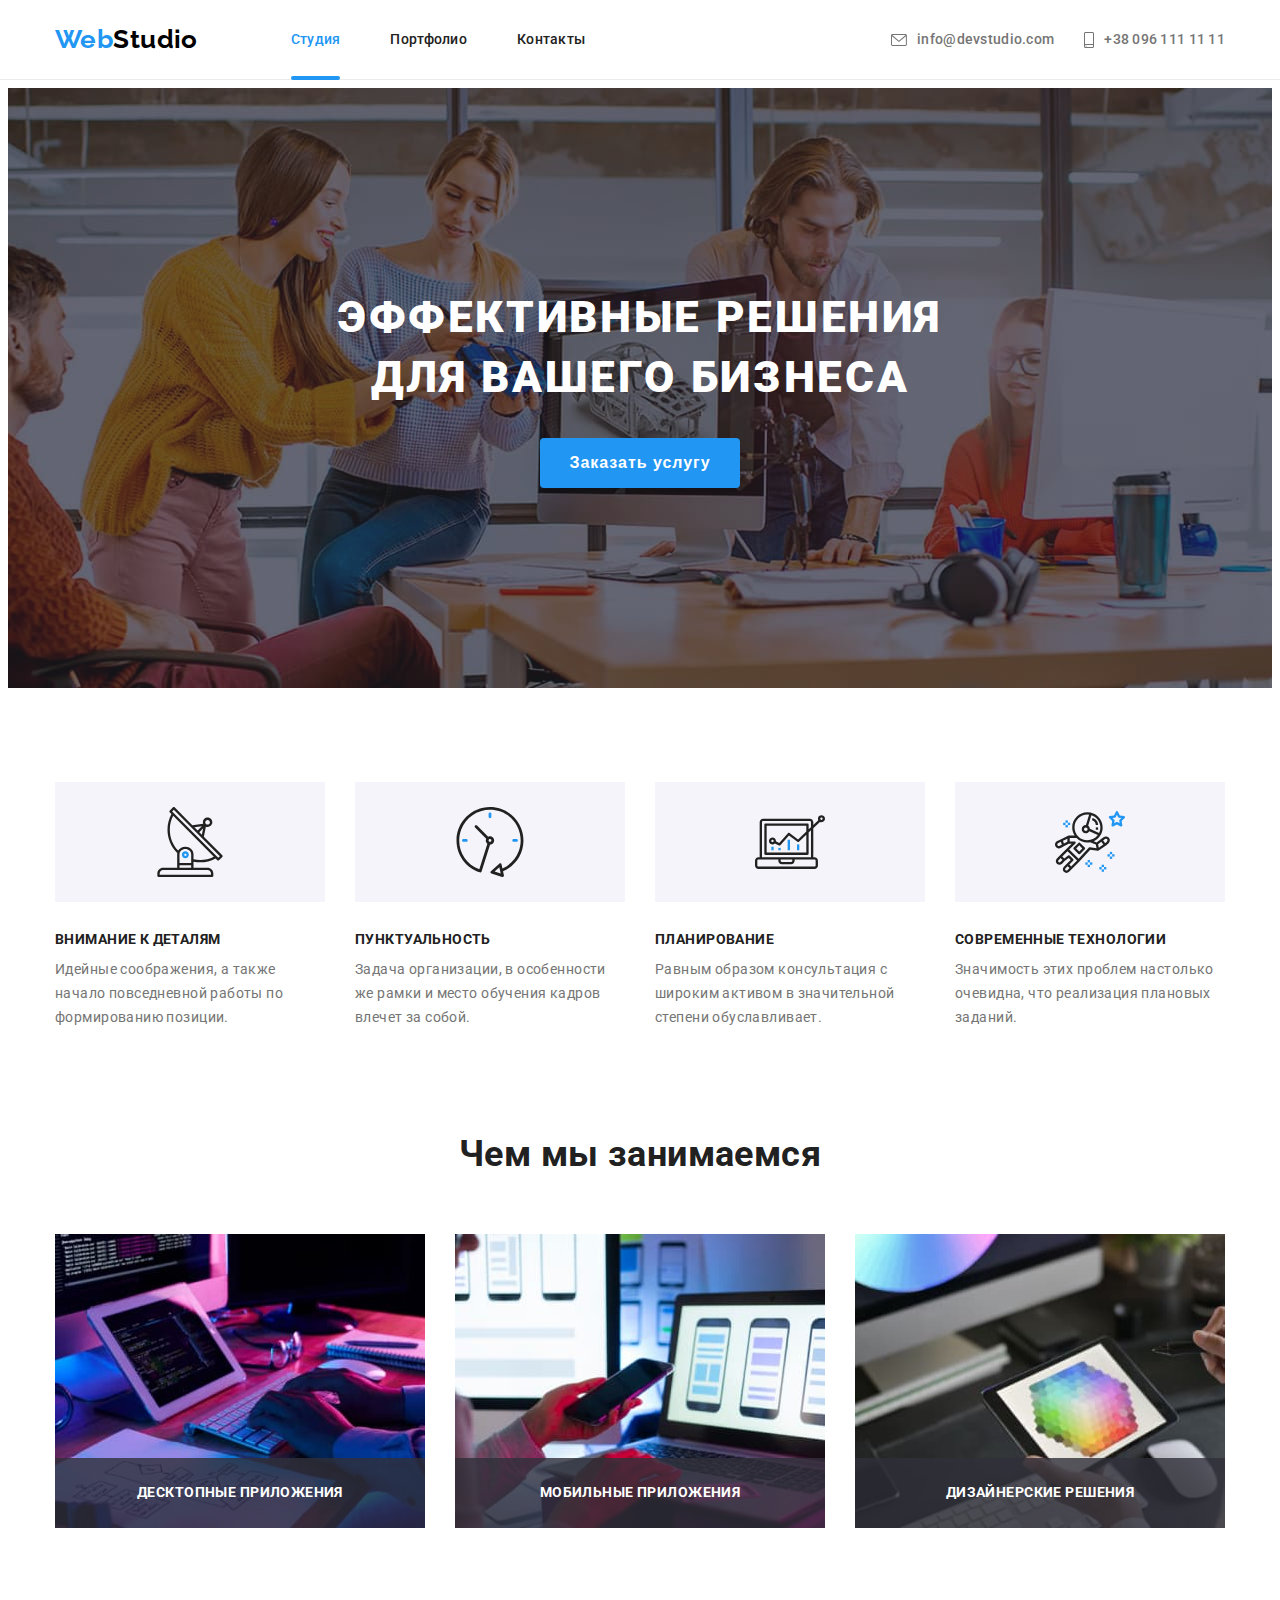
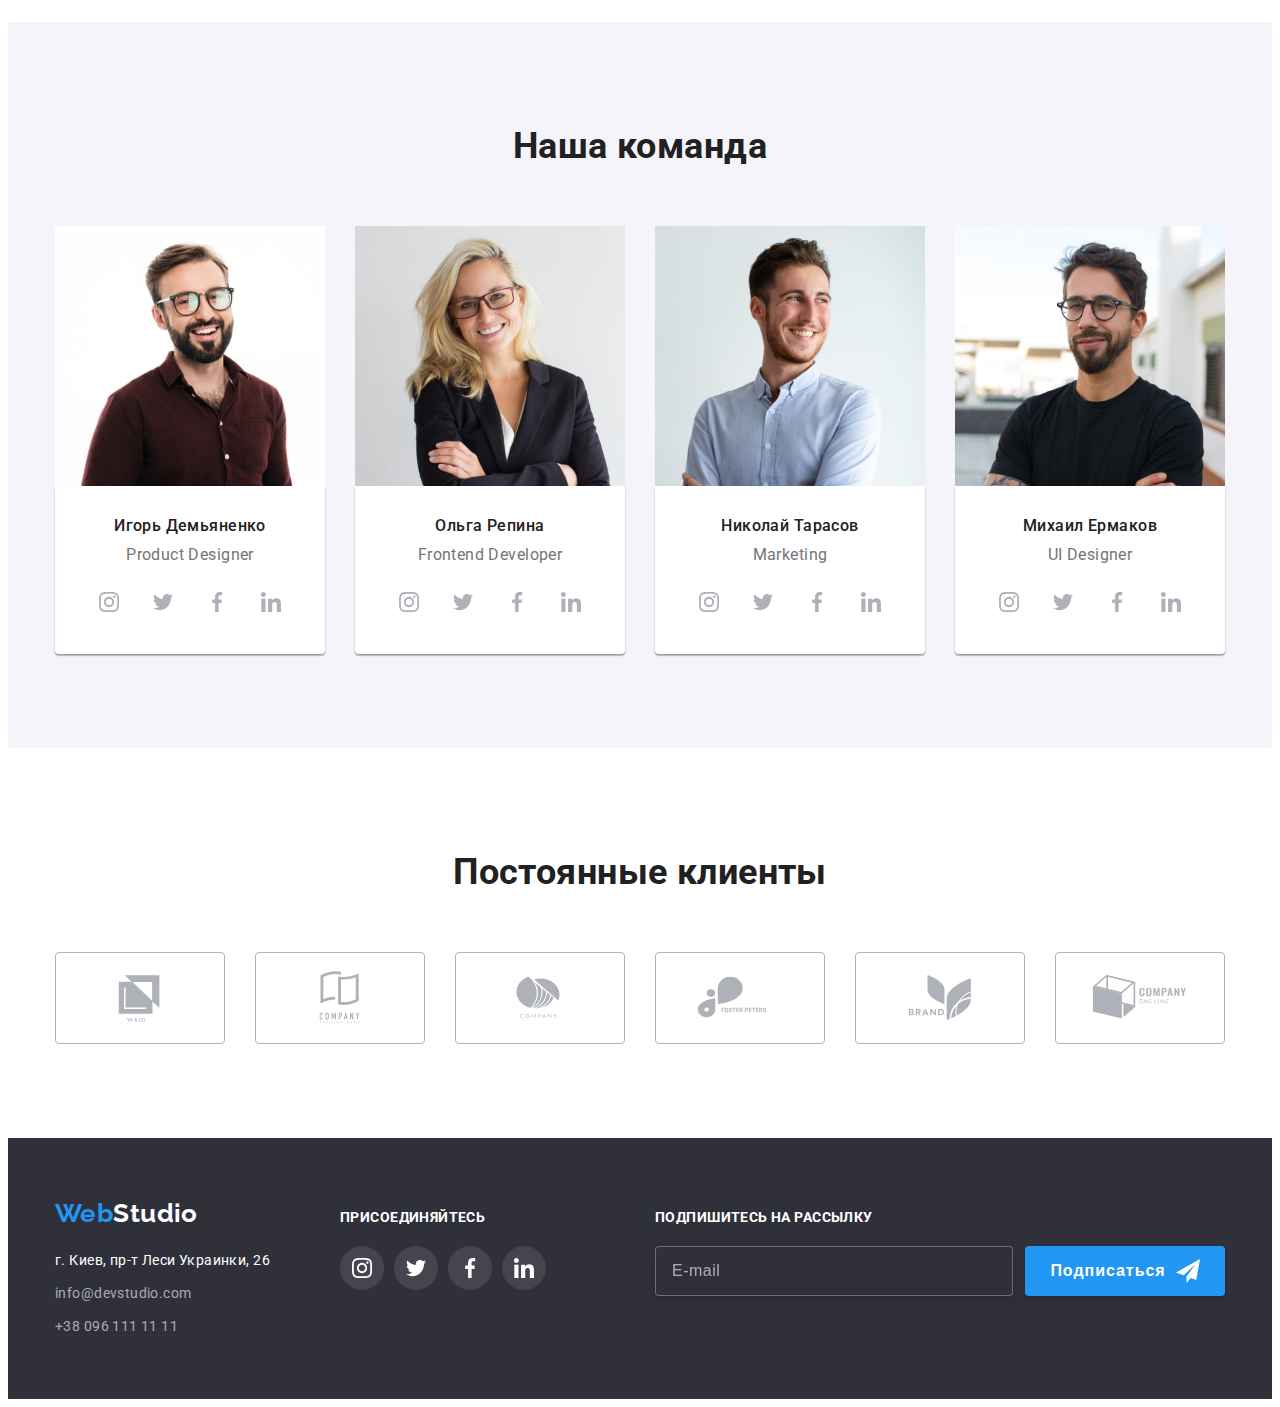
==== index.html @ 4f7b2029 "First" ====
<!DOCTYPE html>
<html lang="ru">
  <head>
    <meta charset="UTF-8" />
    <meta http-equiv="X-UA-Compatible" content="IE=edge" />
    <meta name="viewport" content="width=device-width, initial-scale=1.0" />
    <title>Студия</title>
    <link rel="preconnect" href="https://fonts.googleapis.com" />
    <link rel="preconnect" href="https://fonts.gstatic.com" crossorigin />
    <link
      href="https://fonts.googleapis.com/css2?family=Raleway:wght@700&family=Roboto:wght@400;500;700;900&display=swap"
      rel="stylesheet"
    />
    <link
      rel="stylesheet"
      href="https://cdnjs.cloudflare.com/ajax/libs/modern-normalize/1.1.0/modern-normalize.min.css"
      integrity="sha512-wpPYUAdjBVSE4KJnH1VR1HeZfpl1ub8YT/NKx4PuQ5NmX2tKuGu6U/JRp5y+Y8XG2tV+wKQpNHVUX03MfMFn9Q=="
      crossorigin="anonymous"
      referrerpolicy="no-referrer"
    />
    <!-- <link rel="stylesheet" href="./css/styles.css" /> -->
    <link rel="stylesheet" href="./css/main.min.css" />
  </head>
  <body>
    <!--Шапка-->
    <header class="header">
      <div class="container header-nav">
        <nav class="navigation">
          <a href="./index.html" class="logo header__logo link">
            <span class="accent">Web</span>Studio</a
          >
          <ul class="menu list">
            <li class="menu__item">
              <a href="./index.html" class="link current">Студия</a>
            </li>
            <li class="menu__item">
              <a href="./portfolio.html" class="link">Портфолио</a>
            </li>
            <li class="menu__item">
              <a href="./index.html" class="link">Контакты</a>
            </li>
          </ul>
        </nav>
        <ul class="contacts header__contacts list">
          <li class="header__contacts-item">
            <a href="mailto:info@devstudio.com" class="link"
              >info@devstudio.com
              <svg class="header__contacts-item__icon" width="16" height="12">
                <use href="./images/icons.svg#icon-envelope"></use>
              </svg>
            </a>
          </li>
          <li class="header__contacts-item">
            <a href="tel:+380961111111" class="link"
              >+38 096 111 11 11
              <svg class="header__contacts-item__icon" width="10" height="16">
                <use href="./images/icons.svg#icon-smartphone"></use>
              </svg>
            </a>
          </li>
        </ul>
      </div>
    </header>

    <main>
      <!--Герой-->
      <section class="section hero">
        <div class="container">
          <h1 class="hero-title">Эффективные решения для вашего бизнеса</h1>
          <button type="button" class="button" data-modal-open>Заказать услугу</button>
        </div>
      </section>
      <!--Преимущества-->
      <section class="section feature">
        <div class="container">
          <h2 class="feature-title visually-hidden">Наши преимущества</h2>
          <ul class="feature-list list">
            <li class="feature-item">
              <div class="container">
                <svg class="feature-list icon" width="70" height="70">
                  <use href="./images/icons.svg#icon-antenna"></use>
                </svg>
              </div>
              <h3 class="feature-item-title">Внимание к деталям</h3>
              <p class="feature-item-text">
                Идейные соображения, а также начало повседневной работы по формированию позиции.
              </p>
            </li>
            <li class="feature-item">
              <div class="container">
                <svg class="feature-list icon" width="70" height="70">
                  <use href="./images/icons.svg#icon-clock"></use>
                </svg>
              </div>
              <h3 class="feature-item-title">Пунктуальность</h3>
              <p class="feature-item-text">
                Задача организации, в особенности же рамки и место обучения кадров влечет за собой.
              </p>
            </li>
            <li class="feature-item">
              <div class="container">
                <svg class="feature-list icon" width="70" height="70">
                  <use href="./images/icons.svg#icon-diagram"></use>
                </svg>
              </div>
              <h3 class="feature-item-title">Планирование</h3>
              <p class="feature-item-text">
                Равным образом консультация с широким активом в значительной степени обуславливает.
              </p>
            </li>
            <li class="feature-item">
              <div class="container">
                <svg class="feature-list icon" width="70" height="70">
                  <use href="./images/icons.svg#icon-astronaut"></use>
                </svg>
              </div>
              <h3 class="feature-item-title">Современные технологии</h3>
              <p class="feature-item-text">
                Значимость этих проблем настолько очевидна, что реализация плановых заданий.
              </p>
            </li>
          </ul>
        </div>
      </section>
      <!--Чем мы занимаемся-->
      <section class="section service">
        <div class="container">
          <h2 class="service-title">Чем мы занимаемся</h2>
          <ul class="service-list list">
            <li class="service-card">
              <img src="./images/development.jpg" alt="Разработка" width="370" height="294" />
              <h3 class="service-card-title">Десктопные приложения</h3>
            </li>
            <li class="service-card">
              <img src="./images/marketing.jpg" alt="Маркетинг" width="370" height="294" />
              <h3 class="service-card-title">Мобильные приложения</h3>
            </li>
            <li class="service-card">
              <img src="./images/design.jpg" alt="Дизайн" width="370" height="294" />
              <h3 class="service-card-title">Дизайнерские решения</h3>
            </li>
          </ul>
        </div>
      </section>
      <!--Наша команда-->
      <section class="section team">
        <div class="container">
          <h2 class="team-title">Наша команда</h2>
          <ul class="team-list list">
            <li class="team-card">
              <img
                src="./images/ihor-demianenko.jpg"
                alt="Игорь Демьяненко"
                width="270"
                height="260"
              />
              <div class="content">
                <h3 class="team-card-title">Игорь Демьяненко</h3>
                <p class="team-card-text">Product Designer</p>
                <ul class="team-sm-list list">
                  <li class="team-sm-item">
                    <a class="team-sm-link" href="">
                      <svg class="team-sm-icon" width="20" height="20">
                        <use href="./images/icons.svg#icon-instagram"></use>
                      </svg>
                    </a>
                  </li>
                  <li class="team-sm-item">
                    <a class="team-sm-link" href="">
                      <svg class="team-sm-icon" width="20" height="20">
                        <use href="./images/icons.svg#icon-twitter"></use>
                      </svg>
                    </a>
                  </li>
                  <li class="team-sm-item">
                    <a class="team-sm-link" href="">
                      <svg class="team-sm-icon" width="20" height="20">
                        <use href="./images/icons.svg#icon-facebook"></use>
                      </svg>
                    </a>
                  </li>
                  <li class="team-sm-item">
                    <a class="team-sm-link" href="">
                      <svg class="team-sm-icon" width="20" height="20">
                        <use href="./images/icons.svg#icon-linkedin"></use>
                      </svg>
                    </a>
                  </li>
                </ul>
              </div>
            </li>
            <li class="team-card">
              <img src="./images/olha-repina.jpg" alt="Ольга Репина" width="270" height="260" />
              <div class="content">
                <h3 class="team-card-title">Ольга Репина</h3>
                <p class="team-card-text">Frontend Developer</p>
                <ul class="team-sm-list list">
                  <li class="team-sm-item">
                    <a class="team-sm-link" href="">
                      <svg class="team-sm-icon" width="20" height="20">
                        <use href="./images/icons.svg#icon-instagram"></use>
                      </svg>
                    </a>
                  </li>
                  <li class="team-sm-item">
                    <a class="team-sm-link" href="">
                      <svg class="team-sm-icon" width="20" height="20">
                        <use href="./images/icons.svg#icon-twitter"></use>
                      </svg>
                    </a>
                  </li>
                  <li class="team-sm-item">
                    <a class="team-sm-link" href="">
                      <svg class="team-sm-icon" width="20" height="20">
                        <use href="./images/icons.svg#icon-facebook"></use>
                      </svg>
                    </a>
                  </li>
                  <li class="team-sm-item">
                    <a class="team-sm-link" href="">
                      <svg class="team-sm-icon" width="20" height="20">
                        <use href="./images/icons.svg#icon-linkedin"></use>
                      </svg>
                    </a>
                  </li>
                </ul>
              </div>
            </li>
            <li class="team-card">
              <img
                src="./images/nikolay-tarasov.jpg"
                alt="Николай Тарасов"
                width="270"
                height="260"
              />
              <div class="content">
                <h3 class="team-card-title">Николай Тарасов</h3>
                <p class="team-card-text">Marketing</p>
                <ul class="team-sm-list list">
                  <li class="team-sm-item">
                    <a class="team-sm-link" href="">
                      <svg class="team-sm-icon" width="20" height="20">
                        <use href="./images/icons.svg#icon-instagram"></use>
                      </svg>
                    </a>
                  </li>
                  <li class="team-sm-item">
                    <a class="team-sm-link" href="">
                      <svg class="team-sm-icon" width="20" height="20">
                        <use href="./images/icons.svg#icon-twitter"></use>
                      </svg>
                    </a>
                  </li>
                  <li class="team-sm-item">
                    <a class="team-sm-link" href="">
                      <svg class="team-sm-icon" width="20" height="20">
                        <use href="./images/icons.svg#icon-facebook"></use>
                      </svg>
                    </a>
                  </li>
                  <li class="team-sm-item">
                    <a class="team-sm-link" href="">
                      <svg class="team-sm-icon" width="20" height="20">
                        <use href="./images/icons.svg#icon-linkedin"></use>
                      </svg>
                    </a>
                  </li>
                </ul>
              </div>
            </li>
            <li class="team-card">
              <img
                src="./images/mikhail-yermakov.jpg"
                alt="Михаил Ермаков"
                width="270"
                height="260"
              />
              <div class="content">
                <h3 class="team-card-title">Михаил Ермаков</h3>
                <p class="team-card-text">UI Designer</p>
                <ul class="team-sm-list list">
                  <li class="team-sm-item">
                    <a class="team-sm-link" href="">
                      <svg class="team-sm-icon" width="20" height="20">
                        <use href="./images/icons.svg#icon-instagram"></use>
                      </svg>
                    </a>
                  </li>
                  <li class="team-sm-item">
                    <a class="team-sm-link" href="">
                      <svg class="team-sm-icon" width="20" height="20">
                        <use href="./images/icons.svg#icon-twitter"></use>
                      </svg>
                    </a>
                  </li>
                  <li class="team-sm-item">
                    <a class="team-sm-link" href="">
                      <svg class="team-sm-icon" width="20" height="20">
                        <use href="./images/icons.svg#icon-facebook"></use>
                      </svg>
                    </a>
                  </li>
                  <li class="team-sm-item">
                    <a class="team-sm-link" href="">
                      <svg class="team-sm-icon" width="20" height="20">
                        <use href="./images/icons.svg#icon-linkedin"></use>
                      </svg>
                    </a>
                  </li>
                </ul>
              </div>
            </li>
          </ul>
        </div>
      </section>
      <section class="section clients">
        <h2 class="clents-title">Постоянные клиенты</h2>
        <div class="container">
          <ul class="clients-list list">
            <li class="clients-item">
              <a href="" class="clients-item-link">
                <svg class="clients-item-icon" width="106" height="60">
                  <use href="./images/icons.svg#icon-squares"></use>
                </svg>
              </a>
            </li>
            <li class="clients-item">
              <a href="" class="clients-item-link">
                <svg class="clients-item-icon" width="106" height="60">
                  <use href="./images/icons.svg#icon-paper"></use>
                </svg>
              </a>
            </li>
            <li class="clients-item">
              <a href="" class="clients-item-link">
                <svg class="clients-item-icon" width="106" height="60">
                  <use href="./images/icons.svg#icon-round"></use>
                </svg>
              </a>
            </li>
            <li class="clients-item">
              <a href="" class="clients-item-link">
                <svg class="clients-item-icon" width="106" height="60">
                  <use href="./images/icons.svg#icon-drops"></use>
                </svg>
              </a>
            </li>
            <li class="clients-item">
              <a href="" class="clients-item-link">
                <svg class="clients-item-icon" width="106" height="60">
                  <use href="./images/icons.svg#icon-leaves"></use>
                </svg>
              </a>
            </li>
            <li class="clients-item">
              <a href="" class="clients-item-link">
                <svg class="clients-item-icon" width="106" height="60">
                  <use href="./images/icons.svg#icon-box"></use>
                </svg>
              </a>
            </li>
          </ul>
        </div>
      </section>
    </main>
    <!--Футер-->
    <footer class="footer">
      <div class="container">
        <div class="footer-logo-address">
          <a href="./index.html" class="logo footer__logo link"
            ><span class="accent">Web</span>Studio</a
          >
          <address class="address">
            <ul class="address__office list">
              <li class="address__office-item">
                <a href="" class="address__office-item__link link"
                  >г. Киев, пр-т Леси Украинки, 26</a
                >
              </li>
              <li class="address__office-item">
                <a href="mailto:info@devstudio.com" class="link">info@devstudio.com</a>
              </li>
              <li class="address__office-item">
                <a href="tel:+380961111111" class="link">+38 096 111 11 11</a>
              </li>
            </ul>
          </address>
        </div>
        <div class="socials">
          <h3 class="socials__title">присоединяйтесь</h3>
          <ul class="socials-list list">
            <li class="socials-list__item">
              <a class="socials-list__link" href="">
                <svg class="socials-list__icon" width="20" height="20">
                  <use href="./images/icons.svg#icon-instagram"></use>
                </svg>
              </a>
            </li>
            <li class="socials-list__item">
              <a class="socials-list__link" href="">
                <svg class="socials-list__icon" width="20" height="20">
                  <use href="./images/icons.svg#icon-twitter"></use>
                </svg>
              </a>
            </li>
            <li class="socials-list__item">
              <a class="socials-list__link" href="">
                <svg class="socials-list__icon" width="20" height="20">
                  <use href="./images/icons.svg#icon-facebook"></use>
                </svg>
              </a>
            </li>
            <li class="socials-list__item">
              <a class="socials-list__link" href="">
                <svg class="socials-list__icon" width="20" height="20">
                  <use href="./images/icons.svg#icon-linkedin"></use>
                </svg>
              </a>
            </li>
          </ul>
        </div>
        <div class="subscribe">
          <h3 class="subscribe__title">Подпишитесь на рассылку</h3>
          <form class="subscribe__form">
            <input type="email" name="email" placeholder="E-mail" class="subscribe__form__input" />
            <button type="submit" class="button">
              Подписаться
              <svg class="button__icon" width="24" height="24">
                <use href="./images/icons.svg#icon-send"></use>
              </svg>
            </button>
          </form>
        </div>
      </div>
    </footer>
    <div class="backdrop is-hidden" data-modal>
      <div class="modal">
        <button type="button" class="modal-close-btn" data-modal-close>
          <svg class="modal-close-icon" width="18" height="18">
            <use href="./images/icons.svg#icon-close-black"></use>
          </svg>
        </button>
        <p class="modal-title">Оставьте свои данные, мы вам перезвоним</p>
        <form name="modal-form" autocomplete="on">
          <div class="modal-field">
            <label class="modal-label" for="name">Имя</label>
            <div class="modal-input-wrap">
              <input type="text" class="modal-input" name="user-name" id="name" required />
              <svg class="modal-icon" width="18" height="18">
                <use href="./images/icons.svg#icon-person"></use>
              </svg>
            </div>
          </div>
          <div class="modal-field">
            <label class="modal-label" for="tel">Телефон</label>
            <div class="modal-input-wrap">
              <input type="tel" class="modal-input" name="user-email" id="tel" required />
              <svg class="modal-icon" width="18" height="18">
                <use href="./images/icons.svg#icon-phone"></use>
              </svg>
            </div>
          </div>
          <div class="modal-field">
            <label class="modal-label" for="email">Почта</label>
            <div class="modal-input-wrap">
              <input type="email" class="modal-input" name="user-tel" id="email" required />
              <svg class="modal-icon" width="18" height="18">
                <use href="./images/icons.svg#icon-email"></use>
              </svg>
            </div>
          </div>
          <div class="modal-field">
            <label class="modal-label" for="user-comment">Комментарий</label>
            <textarea
              class="modal-comment"
              name="user-comment"
              id="user-comment"
              placeholder="Введите текст"
            ></textarea>
          </div>
          <div class="modal-field">
            <input
              type="checkbox"
              class="modal-check visually-hidden"
              name="privacy"
              id="privacy"
              value="privacy"
              required
            />
            <label for="privacy" class="check-text"
              ><span
                ><svg class="check-icon" width="11" height="8">
                  <use href="./images/icons.svg#icon-check"></use></svg></span
              >Соглашаюсь с рассылкой и принимаю
              <a href="" class="policy-terms"> Условия договора</a></label
            >
          </div>
          <div class="modal-submit">
            <button type="submit" class="button">Отправить</button>
          </div>
        </form>
      </div>
    </div>
    <script src="./js/modal.js"></script>
  </body>
</html>
---- css/styles.css ----
/* ------Хэдер------ */

/* --------Hero------- */

/* -------Наши Преимущества------- */

/* ------Чем мы занимаемся----- */

/* ------Наша команда--------- */

/* --------Наши Клиенты------ */

/* -----------Футер----------- */

/* -----Портфолио----- */

/* -----------Backdrop------------ */
---- css/main.min.css ----
*,*::before,*::after{box-sizing:border-box}p,h1,h2,h3,h4,h5,h6{margin:0%}ul,ol{margin:0;padding-left:0}img{display:block}button{cursor:pointer}:root{--primary-text-color: #757575;--title-text-color: #212121;--accent-color: #2196f3;--primary-white-color: #fff;--secondary-bg-color: #f5f4fa}body{background-color:var(--primary-white-color);color:var(--primary-text-color);font-family:'Roboto', sans-serif;font-weight:400;font-size:14px;letter-spacing:0.03em;padding-top:80px}.link{text-decoration:none;font-style:normal}.list{list-style:none}.visually-hidden{position:absolute;white-space:nowrap;width:1px;height:1px;overflow:hidden;border:0;padding:0;clip:rect(0 0 0 0);clip-path:inset(50%);margin:-1px}.container{width:1200px;padding-left:15px;padding-right:15px;margin:0 auto}.section{padding-top:94px;padding-bottom:94px}.button{width:200px;height:50px;background-color:var(--accent-color);color:var(--primary-white-color);box-shadow:0px 4px 4px rgba(0,0,0,0.15);font-weight:700;font-size:16px;line-height:1.88;letter-spacing:0.06em;border-radius:4px;border:none;display:flex;justify-content:center;align-items:center}.header{position:fixed;top:0;left:0;z-index:1;width:100%;height:80px;padding-top:24px;padding-bottom:25px;background-color:var(--primary-white-color);border-bottom:1px solid #ececec}.header-nav{display:flex;align-items:center}.navigation{display:flex;align-items:center}.logo{color:#000;font-family:'Raleway', sans-serif;font-weight:700;font-size:26px;line-height:1.2}.header__logo{margin-right:93px}.accent{color:var(--accent-color)}.menu{display:flex}.menu__item .link.current{position:relative}.menu__item .link.current::after{position:absolute;content:'';width:100%;height:4px;border-radius:2px;display:block;bottom:-32px;left:0;background-color:var(--accent-color)}.menu__item:not(:last-child){margin-right:50px}.menu .link{color:var(--title-text-color);font-weight:500;line-height:1.14;letter-spacing:0.02em;display:block;transition:color 250ms cubic-bezier(0.4, 0, 0.2, 1)}.menu .link:hover,.menu .link:focus{color:var(--accent-color)}.menu .link.current{color:var(--accent-color)}.header__contacts{display:flex;margin-left:auto}.header__contacts-item:not(:first-child){margin-left:30px}.header__contacts-item__icon{margin-right:10px}.header__contacts-item{display:flex;align-items:center;color:var(--primary-text-color);fill:currentColor}.header__contacts .link{width:100%;height:100%;display:flex;flex-direction:row-reverse;align-items:center;font-weight:500;line-height:1.14;letter-spacing:0.02em;color:currentColor;transition:color 250ms cubic-bezier(0.4, 0, 0.2, 1)}.header__contacts .link:hover,.header__contacts .link:focus{color:var(--accent-color)}.hero{background-color:#2f303a;background-image:linear-gradient(rgba(47,48,58,0.4), rgba(47,48,58,0.4)),url(../images/hero-image.jpg);background-repeat:no-repeat;background-position:center;background-size:cover;max-width:1600px;height:600px;padding-top:200px;padding-bottom:200px;margin:0 auto}.hero .container{display:flex;flex-direction:column;align-items:center;max-width:696px}.hero-title{color:#fff;font-weight:900;font-size:44px;line-height:1.36;letter-spacing:0.06em;text-align:center;text-transform:uppercase;margin-bottom:30px}.feature{padding-bottom:0}.feature-list{display:flex}.feature-item .container{width:270px;height:120px;background-color:#f5f4fa;display:flex;align-items:center;justify-content:center;margin-bottom:30px}.feature-item:not(:last-child){margin-right:30px}.feature-item-title{color:var(--title-text-color);font-size:14px;line-height:1.14;text-transform:uppercase;margin-bottom:10px}.feature-item-text{line-height:1.71}.service-title{color:var(--title-text-color);font-size:36px;line-height:1.67;text-align:center;margin-bottom:50px}.service-list{display:flex}.service-card{position:relative}.service-card:not(:last-child){margin-right:30px}.service-card-title{position:absolute;bottom:0;left:0;padding-top:27px;padding-bottom:27px;width:100%;height:70px;font-size:14px;line-height:1.14;text-align:center;text-transform:uppercase;color:var(--primary-white-color);background-color:rgba(47,48,58,0.8)}.team{background-color:#f5f4fa}.team-title{color:var(--title-text-color);font-size:36px;line-height:1.67;text-align:center;margin-bottom:50px}.team-list{display:flex}.team-card{background-color:var(--primary-white-color);width:270px}.team-card:not(:last-child){margin-right:30px}.team-card>.content{padding-top:30px;padding-bottom:30px;text-align:center;box-shadow:0px 1px 3px rgba(0,0,0,0.12),0px 1px 1px rgba(0,0,0,0.14),0px 2px 1px rgba(0,0,0,0.2);border-radius:0px 0px 4px 4px}.team-card-title{color:var(--title-text-color);font-weight:500;font-size:16px;line-height:1.19;margin-bottom:10px}.team-card-text{font-size:16px;line-height:1.19;margin-bottom:16px}.team-sm-list{display:flex;justify-content:center}.team-sm-item{width:44px;height:44px}.team-sm-item+.team-sm-item{margin-left:10px}.team-sm-link{width:100%;height:100%;background-color:var(--primary-white-color);display:flex;align-items:center;justify-content:center;border-radius:50%;fill:#afb1b8;transition:background-color 250ms cubic-bezier(0.4, 0, 0.2, 1),fill 250ms cubic-bezier(0.4, 0, 0.2, 1)}.team-sm-link:hover,.team-sm-link:focus{background-color:var(--accent-color);fill:var(--primary-white-color);outline:none}.clents-title{color:var(--title-text-color);font-size:36px;line-height:1.67;text-align:center;margin-bottom:50px}.clients-list{display:flex}.clients-item{width:170px;height:92px;border:1px solid #afb1b8;border-radius:4px;transition:border-color 250ms cubic-bezier(0.4, 0, 0.2, 1)}.clients-item+.clients-item{margin-left:30px}.clients-item:hover,.clients-item:focus{border-color:var(--accent-color)}.clients-item-link{width:100%;height:100%;display:flex;align-items:center;justify-content:center;border-radius:4px;fill:#afb1b8}.clients-item-icon{transition:fill 250ms cubic-bezier(0.4, 0, 0.2, 1)}.clients-item-link:hover .clients-item-icon,.clients-item-link:focus .clients-item-icon{fill:var(--accent-color);outline:none}.footer{background-color:#2f303a;padding-top:60px;padding-bottom:60px}.footer__logo{color:var(--primary-white-color);margin-bottom:20px;display:inline-block}.footer .container{display:flex;align-items:baseline}.address__office{display:flex;flex-direction:column}.address__office .link{line-height:1.71;color:rgba(255,255,255,0.6)}.address__office-item__link.link{color:var(--primary-white-color)}.address__office-item:not(:last-child){margin-bottom:9px}.address .link{transition:color 250ms cubic-bezier(0.4, 0, 0.2, 1)}.address .link:hover,.address .link:focus{color:var(--accent-color)}.socials{margin-left:70px}.socials__title{font-size:14px;line-height:1.14;text-transform:uppercase;color:var(--primary-white-color);margin-bottom:20px}.socials-list{display:flex}.socials-list__item{width:44px;height:44px}.socials-list__item+.socials-list__item{margin-left:10px}.socials-list__link{width:100%;height:100%;background-color:rgba(255,255,255,0.1);display:flex;align-items:center;justify-content:center;border-radius:50%;fill:var(--primary-white-color);transition:color;transition:background-color 250ms cubic-bezier(0.4, 0, 0.2, 1)}.socials-list__link:hover,.socials-list__link:focus{background-color:var(--accent-color);outline:none}.subscribe{margin-left:auto}.subscribe__title{font-size:14px;line-height:1.14;text-transform:uppercase;color:var(--primary-white-color);margin-bottom:20px}.subscribe__form{display:flex}.subscribe__form__input{width:358px;height:50px;border:1px solid rgba(255,255,255,0.3);filter:drop-shadow(0px 4px 4px rgba(0,0,0,0.15));background-color:#2f303a;border-radius:4px;margin-right:12px;padding-left:16px;font-size:16px;line-height:1.25;letter-spacing:0.03em;color:var(--primary-white-color)}.subscribe__form__input::placeholder{color:rgba(255,255,255,0.6)}.button__icon{margin-left:10px;fill:var(--primary-white-color)}.filter{display:flex;justify-content:center;margin-bottom:50px}.filter-item:not(:last-child){margin-right:8px}.filter-item__button{background-color:var(--secondary-bg-color);color:var(--title-text-color);font-size:16px;border:none;padding:6px 22px;border-radius:4px;transition:background-color 250ms cubic-bezier(0.4, 0, 0.2, 1),color 250ms cubic-bezier(0.4, 0, 0.2, 1),box-shadow 250ms cubic-bezier(0.4, 0, 0.2, 1)}.filter-item__button:hover,.filter-item__button:focus,.filter-item__button:active{background-color:var(--accent-color);color:var(--primary-white-color);box-shadow:0px 3px 1px rgba(0,0,0,0.1),0px 1px 2px rgba(0,0,0,0.08),0px 2px 2px rgba(0,0,0,0.12)}.filter-item__button.active{background-color:var(--accent-color);color:var(--primary-white-color);box-shadow:0px 3px 1px rgba(0,0,0,0.1),0px 1px 2px rgba(0,0,0,0.08),0px 2px 2px rgba(0,0,0,0.12)}.project-list{display:flex;flex-wrap:wrap}.project-card{width:calc((100% - 60px) / 3);margin-right:30px;margin-bottom:30px;transition:box-shadow 250ms cubic-bezier(0.4, 0, 0.2, 1)}.project-card:nth-child(3n){margin-right:0}.project-card:nth-last-child(-n+3){margin-bottom:0}.project-card:hover,.project-card:focus{box-shadow:0px 1px 1px rgba(0,0,0,0.12),0px 4px 4px rgba(0,0,0,0.06),1px 4px 6px rgba(0,0,0,0.16)}.project-card-overlay{position:relative;overflow:hidden}.project-top-text{position:absolute;top:0;width:100%;height:100%;font-size:18px;line-height:1.56;padding:63px 24px;color:var(--primary-white-color);background-color:rgba(33,150,243,0.9);transform:translateY(100%);transition:transform 250ms cubic-bezier(0.4, 0, 0.2, 1)}.project-card:hover .project-top-text,.project-card:focus .project-top-text{transform:translateY(0)}.project-card .content{padding:20px 24px;border:1px solid #eeeeee}.project-card-title{color:var(--title-text-color);font-size:18px;line-height:2;letter-spacing:0.06em}.project-card-text{color:var(--primary-text-color);font-weight:400;font-size:16px;line-height:1.88;letter-spacing:0.03em}.backdrop{position:fixed;top:0;width:100%;height:100%;background-color:rgba(0,0,0,0.2);transition:opacity 250ms cubic-bezier(0.4, 0, 0.2, 1),visibility 250ms cubic-bezier(0.4, 0, 0.2, 1)}.backdrop.is-hidden{opacity:0;visibility:hidden;pointer-events:none}.backdrop.is-hidden .modal{transform:scale(0.5) translate(-50%, -50%)}.modal{position:absolute;top:50%;left:50%;transform:translate(-50%, -50%) scale(1);transition:transform 250ms cubic-bezier(0.4, 0, 0.2, 1);width:528px;min-height:581px;background:var(--primary-white-color);box-shadow:0px 1px 3px rgba(0,0,0,0.12),0px 1px 1px rgba(0,0,0,0.14),0px 2px 1px rgba(0,0,0,0.2);border-radius:4px;padding:40px}.modal-close-btn{position:absolute;top:8px;right:8px;width:30px;height:30px;background-color:transparent;border:1px solid rgba(0,0,0,0.1);border-radius:50%;display:flex}.modal-close-btn:focus{outline:none}.modal-close-icon{align-self:center;transition:fill 250ms cubic-bezier(0.4, 0, 0.2, 1)}.modal-close-btn:hover .modal-close-icon,.modal-close-btn:focus .modal-close-icon{fill:var(--accent-color)}.modal-title{font-weight:700;font-size:20px;line-height:23px;text-align:center;letter-spacing:0.03em;color:var(--title-text-color);margin-bottom:12px}.modal-label{margin-bottom:4px;color:var(--primary-text-color);display:inline-block}.modal-input{width:100%;height:40px;border:1px solid rgba(33,33,33,0.2);border-radius:4px;padding-left:42px;transition:border-color 250ms cubic-bezier(0.4, 0, 0.2, 1)}.modal-input:focus{border-color:var(--accent-color);outline:none}.modal-input-wrap{position:relative;margin-bottom:10px}.modal-icon{position:absolute;left:12px;top:50%;transform:translateY(-50%);transition:fill 250ms cubic-bezier(0.4, 0, 0.2, 1)}.modal-field:focus-within .modal-icon{fill:var(--accent-color)}.modal-comment{width:100%;height:120px;border:1px solid rgba(33,33,33,0.2);border-radius:4px;padding:12px 16px;font-size:14px;line-height:16px;letter-spacing:0.01em;resize:none;margin-bottom:20px;transition:border-color 250ms cubic-bezier(0.4, 0, 0.2, 1)}.modal-comment:focus{border-color:var(--accent-color);outline:none}.modal-comment::placeholder{color:rgba(117,117,117,0.5)}.check-text{display:flex;align-items:center;justify-content:center;margin-bottom:30px}.check-icon{fill:transparent}.modal-check:checked+.check-text .check-icon{fill:var(--primary-white-color)}.check-text span{width:16px;height:15px;border:2px solid #212121;border-radius:2px;display:flex;align-items:center;justify-content:center;margin-right:7px}.modal-check:checked+.check-text span{background-color:var(--accent-color);border:none}.modal-check{margin-left:19px;margin-top:12px}.policy-terms{color:var(--accent-color);margin-left:5px}.modal-submit{display:flex;justify-content:center}
/*# sourceMappingURL=main.min.css.map */
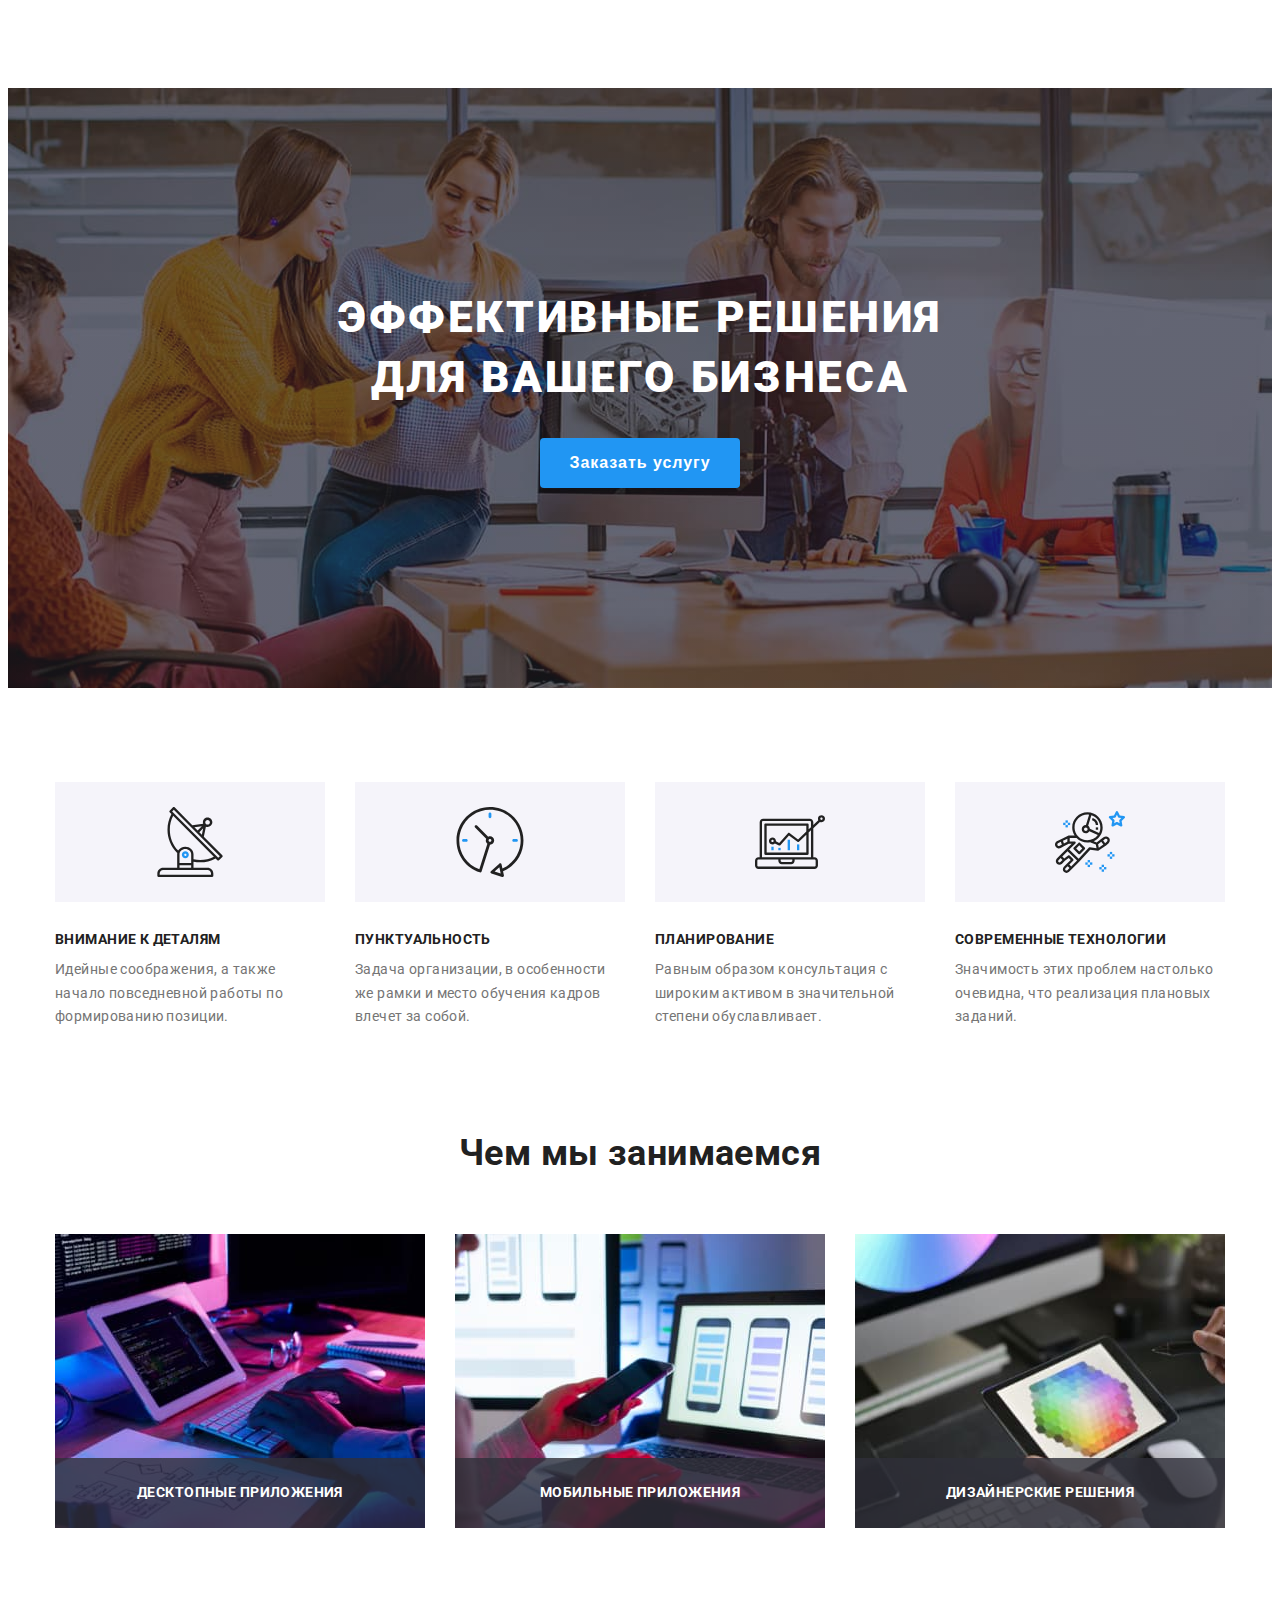
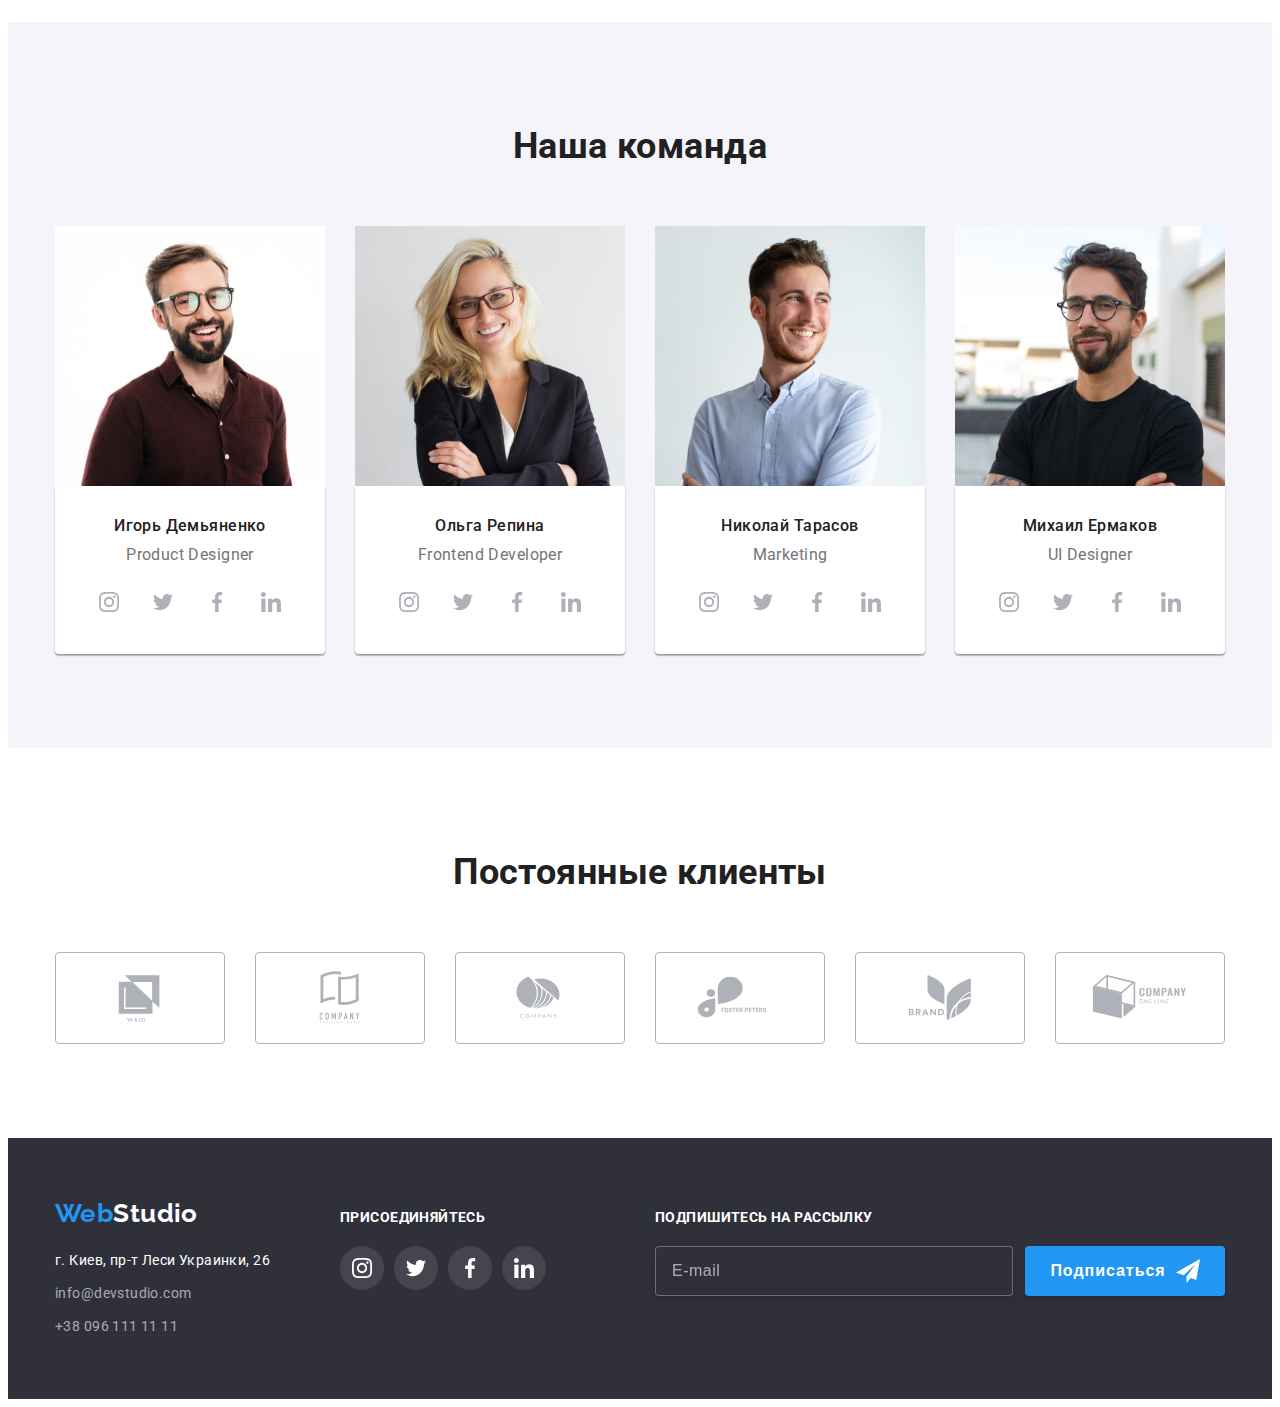
==== commit b50c8f99: "Footer" ====
--- a/index.html
+++ b/index.html
@@ -23,7 +23,7 @@
   </head>
   <body>
     <!--Шапка-->
-    <header class="header">
+    <!-- <header class="header">
       <div class="container header-nav">
         <nav class="navigation">
           <a href="./index.html" class="logo header__logo link">
@@ -60,7 +60,7 @@
           </li>
         </ul>
       </div>
-    </header>
+    </header> -->
 
     <main>
       <!--Герой-->
@@ -76,8 +76,8 @@
           <h2 class="feature-title visually-hidden">Наши преимущества</h2>
           <ul class="feature-list list">
             <li class="feature-item">
-              <div class="container">
-                <svg class="feature-list icon" width="70" height="70">
+              <div class="feature-item-pic">
+                <svg class="feature-item-icon" width="70" height="70">
                   <use href="./images/icons.svg#icon-antenna"></use>
                 </svg>
               </div>
@@ -87,8 +87,8 @@
               </p>
             </li>
             <li class="feature-item">
-              <div class="container">
-                <svg class="feature-list icon" width="70" height="70">
+              <div class="feature-item-pic">
+                <svg class="feature-item-icon" width="70" height="70">
                   <use href="./images/icons.svg#icon-clock"></use>
                 </svg>
               </div>
@@ -98,8 +98,8 @@
               </p>
             </li>
             <li class="feature-item">
-              <div class="container">
-                <svg class="feature-list icon" width="70" height="70">
+              <div class="feature-item-pic">
+                <svg class="feature-item-icon" width="70" height="70">
                   <use href="./images/icons.svg#icon-diagram"></use>
                 </svg>
               </div>
@@ -109,8 +109,8 @@
               </p>
             </li>
             <li class="feature-item">
-              <div class="container">
-                <svg class="feature-list icon" width="70" height="70">
+              <div class="feature-item-pic">
+                <svg class="feature-item-icon" width="70" height="70">
                   <use href="./images/icons.svg#icon-astronaut"></use>
                 </svg>
               </div>
--- a/css/main.min.css
+++ b/css/main.min.css
@@ -1,2 +1,2 @@
-*,*::before,*::after{box-sizing:border-box}p,h1,h2,h3,h4,h5,h6{margin:0%}ul,ol{margin:0;padding-left:0}img{display:block}button{cursor:pointer}:root{--primary-text-color: #757575;--title-text-color: #212121;--accent-color: #2196f3;--primary-white-color: #fff;--secondary-bg-color: #f5f4fa}body{background-color:var(--primary-white-color);color:var(--primary-text-color);font-family:'Roboto', sans-serif;font-weight:400;font-size:14px;letter-spacing:0.03em;padding-top:80px}.link{text-decoration:none;font-style:normal}.list{list-style:none}.visually-hidden{position:absolute;white-space:nowrap;width:1px;height:1px;overflow:hidden;border:0;padding:0;clip:rect(0 0 0 0);clip-path:inset(50%);margin:-1px}.container{width:1200px;padding-left:15px;padding-right:15px;margin:0 auto}.section{padding-top:94px;padding-bottom:94px}.button{width:200px;height:50px;background-color:var(--accent-color);color:var(--primary-white-color);box-shadow:0px 4px 4px rgba(0,0,0,0.15);font-weight:700;font-size:16px;line-height:1.88;letter-spacing:0.06em;border-radius:4px;border:none;display:flex;justify-content:center;align-items:center}.header{position:fixed;top:0;left:0;z-index:1;width:100%;height:80px;padding-top:24px;padding-bottom:25px;background-color:var(--primary-white-color);border-bottom:1px solid #ececec}.header-nav{display:flex;align-items:center}.navigation{display:flex;align-items:center}.logo{color:#000;font-family:'Raleway', sans-serif;font-weight:700;font-size:26px;line-height:1.2}.header__logo{margin-right:93px}.accent{color:var(--accent-color)}.menu{display:flex}.menu__item .link.current{position:relative}.menu__item .link.current::after{position:absolute;content:'';width:100%;height:4px;border-radius:2px;display:block;bottom:-32px;left:0;background-color:var(--accent-color)}.menu__item:not(:last-child){margin-right:50px}.menu .link{color:var(--title-text-color);font-weight:500;line-height:1.14;letter-spacing:0.02em;display:block;transition:color 250ms cubic-bezier(0.4, 0, 0.2, 1)}.menu .link:hover,.menu .link:focus{color:var(--accent-color)}.menu .link.current{color:var(--accent-color)}.header__contacts{display:flex;margin-left:auto}.header__contacts-item:not(:first-child){margin-left:30px}.header__contacts-item__icon{margin-right:10px}.header__contacts-item{display:flex;align-items:center;color:var(--primary-text-color);fill:currentColor}.header__contacts .link{width:100%;height:100%;display:flex;flex-direction:row-reverse;align-items:center;font-weight:500;line-height:1.14;letter-spacing:0.02em;color:currentColor;transition:color 250ms cubic-bezier(0.4, 0, 0.2, 1)}.header__contacts .link:hover,.header__contacts .link:focus{color:var(--accent-color)}.hero{background-color:#2f303a;background-image:linear-gradient(rgba(47,48,58,0.4), rgba(47,48,58,0.4)),url(../images/hero-image.jpg);background-repeat:no-repeat;background-position:center;background-size:cover;max-width:1600px;height:600px;padding-top:200px;padding-bottom:200px;margin:0 auto}.hero .container{display:flex;flex-direction:column;align-items:center;max-width:696px}.hero-title{color:#fff;font-weight:900;font-size:44px;line-height:1.36;letter-spacing:0.06em;text-align:center;text-transform:uppercase;margin-bottom:30px}.feature{padding-bottom:0}.feature-list{display:flex}.feature-item .container{width:270px;height:120px;background-color:#f5f4fa;display:flex;align-items:center;justify-content:center;margin-bottom:30px}.feature-item:not(:last-child){margin-right:30px}.feature-item-title{color:var(--title-text-color);font-size:14px;line-height:1.14;text-transform:uppercase;margin-bottom:10px}.feature-item-text{line-height:1.71}.service-title{color:var(--title-text-color);font-size:36px;line-height:1.67;text-align:center;margin-bottom:50px}.service-list{display:flex}.service-card{position:relative}.service-card:not(:last-child){margin-right:30px}.service-card-title{position:absolute;bottom:0;left:0;padding-top:27px;padding-bottom:27px;width:100%;height:70px;font-size:14px;line-height:1.14;text-align:center;text-transform:uppercase;color:var(--primary-white-color);background-color:rgba(47,48,58,0.8)}.team{background-color:#f5f4fa}.team-title{color:var(--title-text-color);font-size:36px;line-height:1.67;text-align:center;margin-bottom:50px}.team-list{display:flex}.team-card{background-color:var(--primary-white-color);width:270px}.team-card:not(:last-child){margin-right:30px}.team-card>.content{padding-top:30px;padding-bottom:30px;text-align:center;box-shadow:0px 1px 3px rgba(0,0,0,0.12),0px 1px 1px rgba(0,0,0,0.14),0px 2px 1px rgba(0,0,0,0.2);border-radius:0px 0px 4px 4px}.team-card-title{color:var(--title-text-color);font-weight:500;font-size:16px;line-height:1.19;margin-bottom:10px}.team-card-text{font-size:16px;line-height:1.19;margin-bottom:16px}.team-sm-list{display:flex;justify-content:center}.team-sm-item{width:44px;height:44px}.team-sm-item+.team-sm-item{margin-left:10px}.team-sm-link{width:100%;height:100%;background-color:var(--primary-white-color);display:flex;align-items:center;justify-content:center;border-radius:50%;fill:#afb1b8;transition:background-color 250ms cubic-bezier(0.4, 0, 0.2, 1),fill 250ms cubic-bezier(0.4, 0, 0.2, 1)}.team-sm-link:hover,.team-sm-link:focus{background-color:var(--accent-color);fill:var(--primary-white-color);outline:none}.clents-title{color:var(--title-text-color);font-size:36px;line-height:1.67;text-align:center;margin-bottom:50px}.clients-list{display:flex}.clients-item{width:170px;height:92px;border:1px solid #afb1b8;border-radius:4px;transition:border-color 250ms cubic-bezier(0.4, 0, 0.2, 1)}.clients-item+.clients-item{margin-left:30px}.clients-item:hover,.clients-item:focus{border-color:var(--accent-color)}.clients-item-link{width:100%;height:100%;display:flex;align-items:center;justify-content:center;border-radius:4px;fill:#afb1b8}.clients-item-icon{transition:fill 250ms cubic-bezier(0.4, 0, 0.2, 1)}.clients-item-link:hover .clients-item-icon,.clients-item-link:focus .clients-item-icon{fill:var(--accent-color);outline:none}.footer{background-color:#2f303a;padding-top:60px;padding-bottom:60px}.footer__logo{color:var(--primary-white-color);margin-bottom:20px;display:inline-block}.footer .container{display:flex;align-items:baseline}.address__office{display:flex;flex-direction:column}.address__office .link{line-height:1.71;color:rgba(255,255,255,0.6)}.address__office-item__link.link{color:var(--primary-white-color)}.address__office-item:not(:last-child){margin-bottom:9px}.address .link{transition:color 250ms cubic-bezier(0.4, 0, 0.2, 1)}.address .link:hover,.address .link:focus{color:var(--accent-color)}.socials{margin-left:70px}.socials__title{font-size:14px;line-height:1.14;text-transform:uppercase;color:var(--primary-white-color);margin-bottom:20px}.socials-list{display:flex}.socials-list__item{width:44px;height:44px}.socials-list__item+.socials-list__item{margin-left:10px}.socials-list__link{width:100%;height:100%;background-color:rgba(255,255,255,0.1);display:flex;align-items:center;justify-content:center;border-radius:50%;fill:var(--primary-white-color);transition:color;transition:background-color 250ms cubic-bezier(0.4, 0, 0.2, 1)}.socials-list__link:hover,.socials-list__link:focus{background-color:var(--accent-color);outline:none}.subscribe{margin-left:auto}.subscribe__title{font-size:14px;line-height:1.14;text-transform:uppercase;color:var(--primary-white-color);margin-bottom:20px}.subscribe__form{display:flex}.subscribe__form__input{width:358px;height:50px;border:1px solid rgba(255,255,255,0.3);filter:drop-shadow(0px 4px 4px rgba(0,0,0,0.15));background-color:#2f303a;border-radius:4px;margin-right:12px;padding-left:16px;font-size:16px;line-height:1.25;letter-spacing:0.03em;color:var(--primary-white-color)}.subscribe__form__input::placeholder{color:rgba(255,255,255,0.6)}.button__icon{margin-left:10px;fill:var(--primary-white-color)}.filter{display:flex;justify-content:center;margin-bottom:50px}.filter-item:not(:last-child){margin-right:8px}.filter-item__button{background-color:var(--secondary-bg-color);color:var(--title-text-color);font-size:16px;border:none;padding:6px 22px;border-radius:4px;transition:background-color 250ms cubic-bezier(0.4, 0, 0.2, 1),color 250ms cubic-bezier(0.4, 0, 0.2, 1),box-shadow 250ms cubic-bezier(0.4, 0, 0.2, 1)}.filter-item__button:hover,.filter-item__button:focus,.filter-item__button:active{background-color:var(--accent-color);color:var(--primary-white-color);box-shadow:0px 3px 1px rgba(0,0,0,0.1),0px 1px 2px rgba(0,0,0,0.08),0px 2px 2px rgba(0,0,0,0.12)}.filter-item__button.active{background-color:var(--accent-color);color:var(--primary-white-color);box-shadow:0px 3px 1px rgba(0,0,0,0.1),0px 1px 2px rgba(0,0,0,0.08),0px 2px 2px rgba(0,0,0,0.12)}.project-list{display:flex;flex-wrap:wrap}.project-card{width:calc((100% - 60px) / 3);margin-right:30px;margin-bottom:30px;transition:box-shadow 250ms cubic-bezier(0.4, 0, 0.2, 1)}.project-card:nth-child(3n){margin-right:0}.project-card:nth-last-child(-n+3){margin-bottom:0}.project-card:hover,.project-card:focus{box-shadow:0px 1px 1px rgba(0,0,0,0.12),0px 4px 4px rgba(0,0,0,0.06),1px 4px 6px rgba(0,0,0,0.16)}.project-card-overlay{position:relative;overflow:hidden}.project-top-text{position:absolute;top:0;width:100%;height:100%;font-size:18px;line-height:1.56;padding:63px 24px;color:var(--primary-white-color);background-color:rgba(33,150,243,0.9);transform:translateY(100%);transition:transform 250ms cubic-bezier(0.4, 0, 0.2, 1)}.project-card:hover .project-top-text,.project-card:focus .project-top-text{transform:translateY(0)}.project-card .content{padding:20px 24px;border:1px solid #eeeeee}.project-card-title{color:var(--title-text-color);font-size:18px;line-height:2;letter-spacing:0.06em}.project-card-text{color:var(--primary-text-color);font-weight:400;font-size:16px;line-height:1.88;letter-spacing:0.03em}.backdrop{position:fixed;top:0;width:100%;height:100%;background-color:rgba(0,0,0,0.2);transition:opacity 250ms cubic-bezier(0.4, 0, 0.2, 1),visibility 250ms cubic-bezier(0.4, 0, 0.2, 1)}.backdrop.is-hidden{opacity:0;visibility:hidden;pointer-events:none}.backdrop.is-hidden .modal{transform:scale(0.5) translate(-50%, -50%)}.modal{position:absolute;top:50%;left:50%;transform:translate(-50%, -50%) scale(1);transition:transform 250ms cubic-bezier(0.4, 0, 0.2, 1);width:528px;min-height:581px;background:var(--primary-white-color);box-shadow:0px 1px 3px rgba(0,0,0,0.12),0px 1px 1px rgba(0,0,0,0.14),0px 2px 1px rgba(0,0,0,0.2);border-radius:4px;padding:40px}.modal-close-btn{position:absolute;top:8px;right:8px;width:30px;height:30px;background-color:transparent;border:1px solid rgba(0,0,0,0.1);border-radius:50%;display:flex}.modal-close-btn:focus{outline:none}.modal-close-icon{align-self:center;transition:fill 250ms cubic-bezier(0.4, 0, 0.2, 1)}.modal-close-btn:hover .modal-close-icon,.modal-close-btn:focus .modal-close-icon{fill:var(--accent-color)}.modal-title{font-weight:700;font-size:20px;line-height:23px;text-align:center;letter-spacing:0.03em;color:var(--title-text-color);margin-bottom:12px}.modal-label{margin-bottom:4px;color:var(--primary-text-color);display:inline-block}.modal-input{width:100%;height:40px;border:1px solid rgba(33,33,33,0.2);border-radius:4px;padding-left:42px;transition:border-color 250ms cubic-bezier(0.4, 0, 0.2, 1)}.modal-input:focus{border-color:var(--accent-color);outline:none}.modal-input-wrap{position:relative;margin-bottom:10px}.modal-icon{position:absolute;left:12px;top:50%;transform:translateY(-50%);transition:fill 250ms cubic-bezier(0.4, 0, 0.2, 1)}.modal-field:focus-within .modal-icon{fill:var(--accent-color)}.modal-comment{width:100%;height:120px;border:1px solid rgba(33,33,33,0.2);border-radius:4px;padding:12px 16px;font-size:14px;line-height:16px;letter-spacing:0.01em;resize:none;margin-bottom:20px;transition:border-color 250ms cubic-bezier(0.4, 0, 0.2, 1)}.modal-comment:focus{border-color:var(--accent-color);outline:none}.modal-comment::placeholder{color:rgba(117,117,117,0.5)}.check-text{display:flex;align-items:center;justify-content:center;margin-bottom:30px}.check-icon{fill:transparent}.modal-check:checked+.check-text .check-icon{fill:var(--primary-white-color)}.check-text span{width:16px;height:15px;border:2px solid #212121;border-radius:2px;display:flex;align-items:center;justify-content:center;margin-right:7px}.modal-check:checked+.check-text span{background-color:var(--accent-color);border:none}.modal-check{margin-left:19px;margin-top:12px}.policy-terms{color:var(--accent-color);margin-left:5px}.modal-submit{display:flex;justify-content:center}
+*,*::before,*::after{box-sizing:border-box}p,h1,h2,h3,h4,h5,h6{margin:0%}ul,ol{margin:0;padding-left:0}img{display:block;max-width:100%;height:auto}button{cursor:pointer}:root{--primary-text-color: #757575;--title-text-color: #212121;--accent-color: #2196f3;--primary-white-color: #fff;--secondary-bg-color: #f5f4fa}body{background-color:var(--primary-white-color);color:var(--primary-text-color);font-family:'Roboto', sans-serif;font-weight:400;font-size:14px;letter-spacing:0.03em;padding-top:80px}.link{text-decoration:none;font-style:normal}.list{list-style:none}.visually-hidden{position:absolute;white-space:nowrap;width:1px;height:1px;overflow:hidden;border:0;padding:0;clip:rect(0 0 0 0);clip-path:inset(50%);margin:-1px}.container{width:100%;padding-left:15px;padding-right:15px;margin:0 auto}@media screen and (min-width: 480px){.container{width:480px}}@media screen and (min-width: 768px){.container{width:768px}}@media screen and (min-width: 1200px){.container{width:1200px}}.section{padding-top:60px;padding-bottom:60px}@media screen and (min-width: 1200px){.section{padding-top:94px;padding-bottom:94px}}.button{width:200px;height:50px;background-color:var(--accent-color);color:var(--primary-white-color);box-shadow:0px 4px 4px rgba(0,0,0,0.15);font-weight:700;font-size:16px;line-height:1.88;letter-spacing:0.06em;border-radius:4px;border:none;display:flex;justify-content:center;align-items:center}.header{position:fixed;top:0;left:0;z-index:1;width:100%;height:80px;padding-top:24px;padding-bottom:25px;background-color:var(--primary-white-color);border-bottom:1px solid #ececec}.header-nav{display:flex;align-items:center}.navigation{display:flex;align-items:center}.logo{color:#000;font-family:'Raleway', sans-serif;font-weight:700;font-size:26px;line-height:1.2}.header__logo{margin-right:93px}.accent{color:var(--accent-color)}.menu{display:flex}.menu__item .link.current{position:relative}.menu__item .link.current::after{position:absolute;content:'';width:100%;height:4px;border-radius:2px;display:block;bottom:-32px;left:0;background-color:var(--accent-color)}.menu__item:not(:last-child){margin-right:50px}.menu .link{color:var(--title-text-color);font-weight:500;line-height:1.14;letter-spacing:0.02em;display:block;transition:color 250ms cubic-bezier(0.4, 0, 0.2, 1)}.menu .link:hover,.menu .link:focus{color:var(--accent-color)}.menu .link.current{color:var(--accent-color)}.header__contacts{display:flex;margin-left:auto}.header__contacts-item:not(:first-child){margin-left:30px}.header__contacts-item__icon{margin-right:10px}.header__contacts-item{display:flex;align-items:center;color:var(--primary-text-color);fill:currentColor}.header__contacts .link{width:100%;height:100%;display:flex;flex-direction:row-reverse;align-items:center;font-weight:500;line-height:1.14;letter-spacing:0.02em;color:currentColor;transition:color 250ms cubic-bezier(0.4, 0, 0.2, 1)}.header__contacts .link:hover,.header__contacts .link:focus{color:var(--accent-color)}.hero{background-color:#2f303a;background-image:linear-gradient(rgba(47,48,58,0.4), rgba(47,48,58,0.4)),url(../images/hero-image.jpg);background-repeat:no-repeat;background-position:center;background-size:cover;max-width:1600px;padding-top:118px;padding-bottom:118px;margin:0 auto}@media screen and (min-width: 1200px){.hero{padding-top:200px;padding-bottom:200px}}.hero .container{display:flex;flex-direction:column;align-items:center}.hero-title{color:var(--primary-white-color);font-weight:900;font-size:26px;line-height:1.62;letter-spacing:0.06em;text-align:center;text-transform:uppercase;max-width:360px;margin-bottom:30px}@media screen and (min-width: 1200px){.hero-title{font-size:44px;line-height:1.36;max-width:696px}}.feature-list{display:flex;flex-wrap:wrap;margin-bottom:-30px;margin-left:-30px}.feature-item{margin-bottom:30px;margin-left:30px}@media screen and (min-width: 768px){.feature-item{flex-basis:calc(100% / 2 - 30px)}}@media screen and (min-width: 1200px){.feature-item{flex-basis:calc(100% / 4 - 30px)}}.feature-item-pic{height:120px;background-color:#f5f4fa;display:flex;flex-wrap:wrap;align-items:center;justify-content:center;margin-bottom:30px}.feature-item-title{color:var(--title-text-color);font-size:14px;line-height:1.14;text-align:center;text-transform:uppercase;margin-bottom:10px}@media screen and (min-width: 768px){.feature-item-title{text-align:left}}.feature-item-text{line-height:1.71}.service{padding-top:0}@media screen and (max-width: 1199px){.service{display:none}}.service-title{color:var(--title-text-color);font-size:36px;line-height:1.67;text-align:center;margin-bottom:50px}.service-list{display:flex}.service-card{position:relative}.service-card:not(:last-child){margin-right:30px}.service-card-title{position:absolute;bottom:0;left:0;padding-top:27px;padding-bottom:27px;width:100%;height:70px;font-size:14px;line-height:1.14;text-align:center;text-transform:uppercase;color:var(--primary-white-color);background-color:rgba(47,48,58,0.8)}.team{background-color:#f5f4fa}.team-title{color:var(--title-text-color);font-size:28px;line-height:1.18;text-align:center;margin-bottom:30px}@media screen and (min-width: 1200px){.team-title{font-size:36px;line-height:1.67;margin-bottom:50px}}.team-list{display:flex;flex-wrap:wrap;justify-content:center;margin-left:-30px;margin-bottom:-30px}.team-card{margin-left:30px;margin-bottom:30px;background-color:var(--primary-white-color)}@media screen and (min-width: 768px){.team-card{flex-basis:calc(100% / 2 - 30px)}}@media screen and (min-width: 1200px){.team-card{flex-basis:calc(100% / 4 - 30px)}}.team-card>.content{padding-top:30px;padding-bottom:30px;text-align:center;box-shadow:0px 1px 3px rgba(0,0,0,0.12),0px 1px 1px rgba(0,0,0,0.14),0px 2px 1px rgba(0,0,0,0.2);border-radius:0px 0px 4px 4px}.team-card-title{color:var(--title-text-color);font-weight:500;font-size:16px;line-height:1.19;margin-bottom:10px}.team-card-text{font-size:16px;line-height:1.19;margin-bottom:16px}.team-sm-list{display:flex;justify-content:center}.team-sm-item{width:44px;height:44px}.team-sm-item+.team-sm-item{margin-left:10px}.team-sm-link{width:100%;height:100%;background-color:var(--primary-white-color);display:flex;align-items:center;justify-content:center;border-radius:50%;fill:#afb1b8;transition:background-color 250ms cubic-bezier(0.4, 0, 0.2, 1),fill 250ms cubic-bezier(0.4, 0, 0.2, 1)}.team-sm-link:hover,.team-sm-link:focus{background-color:var(--accent-color);fill:var(--primary-white-color);outline:none}.clents-title{color:var(--title-text-color);font-size:28px;line-height:1.18;text-align:center;margin-bottom:30px}@media screen and (min-width: 1200px){.clents-title{font-size:36px;line-height:1.67;margin-bottom:50px}}.clients-list{margin-left:-30px;margin-bottom:-30px;display:flex;flex-wrap:wrap;justify-content:center}.clients-item{flex-basis:calc(100% / 2 -30px);margin-left:30px;margin-bottom:30px;width:210px;height:92px;border:1px solid #afb1b8;border-radius:4px;transition:border-color 250ms cubic-bezier(0.4, 0, 0.2, 1)}@media screen and (min-width: 768px){.clients-item{flex-basis:calc(100% / 3 - 30px);width:226px}}@media screen and (min-width: 1200px){.clients-item{flex-basis:calc(100% / 6 - 30px);width:170px}}.clients-item:hover,.clients-item:focus{border-color:var(--accent-color);outline:none}.clients-item-link{width:100%;height:100%;display:flex;align-items:center;justify-content:center;border-radius:4px;fill:#afb1b8}.clients-item-icon{transition:fill 250ms cubic-bezier(0.4, 0, 0.2, 1)}.clients-item-link:hover .clients-item-icon,.clients-item-link:focus .clients-item-icon{fill:var(--accent-color);outline:none}.footer{background-color:#2f303a;padding-top:60px;padding-bottom:60px}.footer__logo{color:var(--primary-white-color);margin-bottom:20px;display:inline-block}.footer .container{display:flex;align-items:center;flex-wrap:wrap;text-align:center;flex-direction:column}@media screen and (min-width: 768px){.footer .container{justify-content:space-around;align-items:baseline;flex-direction:row}}@media screen and (min-width: 1200px){.footer .container{text-align:left}}@media screen and (max-width: 1199px){.footer-logo-address{margin-bottom:60px}}.address__office{display:flex;flex-direction:column}.address__office .link{line-height:1.71;color:rgba(255,255,255,0.6)}.address__office-item__link.link{color:var(--primary-white-color)}.address__office-item:not(:last-child){margin-bottom:9px}.address .link{transition:color 250ms cubic-bezier(0.4, 0, 0.2, 1)}.address .link:hover,.address .link:focus{color:var(--accent-color)}@media screen and (max-width: 768px){.socials{margin-bottom:60px}}@media screen and (min-width: 1200px){.socials{margin-left:70px}}.socials__title{font-size:14px;line-height:1.14;text-transform:uppercase;color:var(--primary-white-color);margin-bottom:20px}.socials-list{display:flex}.socials-list__item{width:44px;height:44px}.socials-list__item+.socials-list__item{margin-left:10px}.socials-list__link{width:100%;height:100%;background-color:rgba(255,255,255,0.1);display:flex;align-items:center;justify-content:center;border-radius:50%;fill:var(--primary-white-color);transition:color;transition:background-color 250ms cubic-bezier(0.4, 0, 0.2, 1)}.socials-list__link:hover,.socials-list__link:focus{background-color:var(--accent-color);outline:none}@media screen and (max-width: 1199px){.subscribe{width:100%}}@media screen and (min-width: 1200px){.subscribe{margin-left:auto}}.subscribe__title{font-size:14px;line-height:1.14;text-transform:uppercase;color:var(--primary-white-color);margin-bottom:20px}.subscribe__form{display:flex}@media screen and (max-width: 1199px){.subscribe__form{flex-direction:column;align-items:center}}.subscribe__form__input{height:50px;margin-bottom:20px;border:1px solid rgba(255,255,255,0.3);filter:drop-shadow(0px 4px 4px rgba(0,0,0,0.15));background-color:#2f303a;border-radius:4px;padding-left:16px;font-size:16px;line-height:1.25;letter-spacing:0.03em;color:var(--primary-white-color)}@media screen and (max-width: 480px){.subscribe__form__input{width:calc(100% - 30px)}}@media screen and (min-width: 480px){.subscribe__form__input{width:450px}}@media screen and (min-width: 1200px){.subscribe__form__input{width:358px;margin-right:12px}}.subscribe__form__input::placeholder{color:rgba(255,255,255,0.6)}.button__icon{margin-left:10px;fill:var(--primary-white-color)}.filter{display:flex;flex-wrap:wrap;justify-content:flex-start;margin-left:-8px;margin-bottom:15px}@media screen and (min-width: 768px){.filter{justify-content:center}}@media screen and (min-width: 1200px){.filter{margin-bottom:35px}}.filter-item{margin-left:8px;margin-bottom:15px}.filter-item__button{background-color:var(--secondary-bg-color);color:var(--title-text-color);font-size:16px;line-height:1.62;border:none;padding:6px 22px;border-radius:4px;transition:background-color 250ms cubic-bezier(0.4, 0, 0.2, 1),color 250ms cubic-bezier(0.4, 0, 0.2, 1),box-shadow 250ms cubic-bezier(0.4, 0, 0.2, 1)}.filter-item__button:hover,.filter-item__button:focus,.filter-item__button:active{background-color:var(--accent-color);color:var(--primary-white-color);box-shadow:0px 3px 1px rgba(0,0,0,0.1),0px 1px 2px rgba(0,0,0,0.08),0px 2px 2px rgba(0,0,0,0.12)}.filter-item__button.active{background-color:var(--accent-color);color:var(--primary-white-color);box-shadow:0px 3px 1px rgba(0,0,0,0.1),0px 1px 2px rgba(0,0,0,0.08),0px 2px 2px rgba(0,0,0,0.12)}.project-list{display:flex;flex-wrap:wrap;margin-right:-30px;margin-bottom:-30px}.project-card{margin-right:30px;margin-bottom:30px;transition:box-shadow 250ms cubic-bezier(0.4, 0, 0.2, 1)}@media screen and (min-width: 768px){.project-card{flex-basis:calc(100% / 2 - 30px)}}@media screen and (min-width: 1200px){.project-card{flex-basis:calc(100% / 3 - 30px)}}.project-card:hover,.project-card:focus{box-shadow:0px 1px 1px rgba(0,0,0,0.12),0px 4px 4px rgba(0,0,0,0.06),1px 4px 6px rgba(0,0,0,0.16)}.project-card-overlay{position:relative;overflow:hidden}.project-top-text{position:absolute;top:0;width:100%;height:100%;font-size:18px;line-height:1.56;padding:63px 24px;color:var(--primary-white-color);background-color:rgba(33,150,243,0.9);transform:translateY(100%);transition:transform 250ms cubic-bezier(0.4, 0, 0.2, 1)}.project-card:hover .project-top-text,.project-card:focus .project-top-text{transform:translateY(0)}.project-card .content{padding:20px 24px;border:1px solid #eeeeee}.project-card-title{color:var(--title-text-color);font-size:18px;line-height:2;letter-spacing:0.06em;margin-bottom:4px}.project-card-text{color:var(--primary-text-color);font-weight:400;font-size:16px;line-height:1.88;letter-spacing:0.03em}.backdrop{position:fixed;top:0;width:100%;height:100%;background-color:rgba(0,0,0,0.2);transition:opacity 250ms cubic-bezier(0.4, 0, 0.2, 1),visibility 250ms cubic-bezier(0.4, 0, 0.2, 1)}.backdrop.is-hidden{opacity:0;visibility:hidden;pointer-events:none}.backdrop.is-hidden .modal{transform:scale(0.5) translate(-50%, -50%)}.modal{position:absolute;top:50%;left:50%;transform:translate(-50%, -50%) scale(1);transition:transform 250ms cubic-bezier(0.4, 0, 0.2, 1);width:528px;min-height:581px;background:var(--primary-white-color);box-shadow:0px 1px 3px rgba(0,0,0,0.12),0px 1px 1px rgba(0,0,0,0.14),0px 2px 1px rgba(0,0,0,0.2);border-radius:4px;padding:40px}.modal-close-btn{position:absolute;top:8px;right:8px;width:30px;height:30px;background-color:transparent;border:1px solid rgba(0,0,0,0.1);border-radius:50%;display:flex}.modal-close-btn:focus{outline:none}.modal-close-icon{align-self:center;transition:fill 250ms cubic-bezier(0.4, 0, 0.2, 1)}.modal-close-btn:hover .modal-close-icon,.modal-close-btn:focus .modal-close-icon{fill:var(--accent-color)}.modal-title{font-weight:700;font-size:20px;line-height:23px;text-align:center;letter-spacing:0.03em;color:var(--title-text-color);margin-bottom:12px}.modal-label{margin-bottom:4px;color:var(--primary-text-color);display:inline-block}.modal-input{width:100%;height:40px;border:1px solid rgba(33,33,33,0.2);border-radius:4px;padding-left:42px;transition:border-color 250ms cubic-bezier(0.4, 0, 0.2, 1)}.modal-input:focus{border-color:var(--accent-color);outline:none}.modal-input-wrap{position:relative;margin-bottom:10px}.modal-icon{position:absolute;left:12px;top:50%;transform:translateY(-50%);transition:fill 250ms cubic-bezier(0.4, 0, 0.2, 1)}.modal-field:focus-within .modal-icon{fill:var(--accent-color)}.modal-comment{width:100%;height:120px;border:1px solid rgba(33,33,33,0.2);border-radius:4px;padding:12px 16px;font-size:14px;line-height:16px;letter-spacing:0.01em;resize:none;margin-bottom:20px;transition:border-color 250ms cubic-bezier(0.4, 0, 0.2, 1)}.modal-comment:focus{border-color:var(--accent-color);outline:none}.modal-comment::placeholder{color:rgba(117,117,117,0.5)}.check-text{display:flex;align-items:center;justify-content:center;margin-bottom:30px}.check-icon{fill:transparent}.modal-check:checked+.check-text .check-icon{fill:var(--primary-white-color)}.check-text span{width:16px;height:15px;border:2px solid #212121;border-radius:2px;display:flex;align-items:center;justify-content:center;margin-right:7px}.modal-check:checked+.check-text span{background-color:var(--accent-color);border:none}.modal-check{margin-left:19px;margin-top:12px}.policy-terms{color:var(--accent-color);margin-left:5px}.modal-submit{display:flex;justify-content:center}
 /*# sourceMappingURL=main.min.css.map */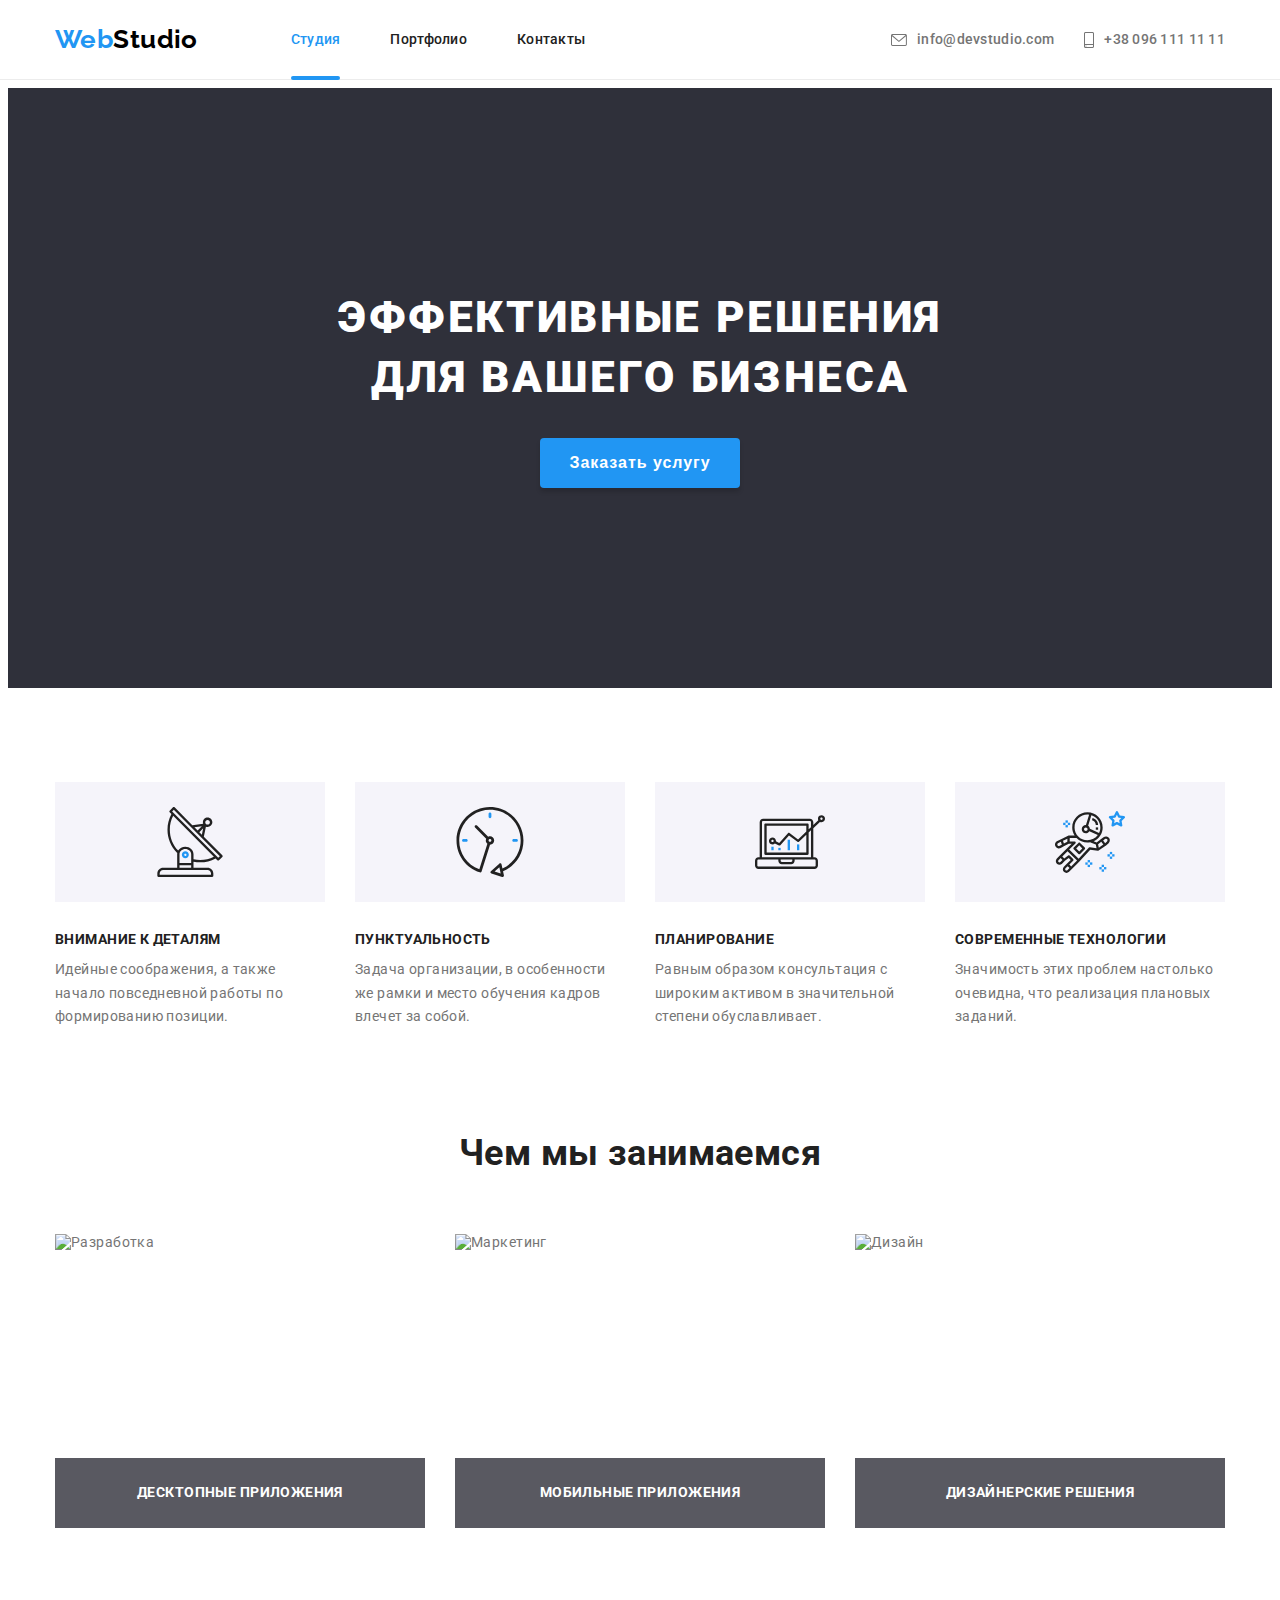
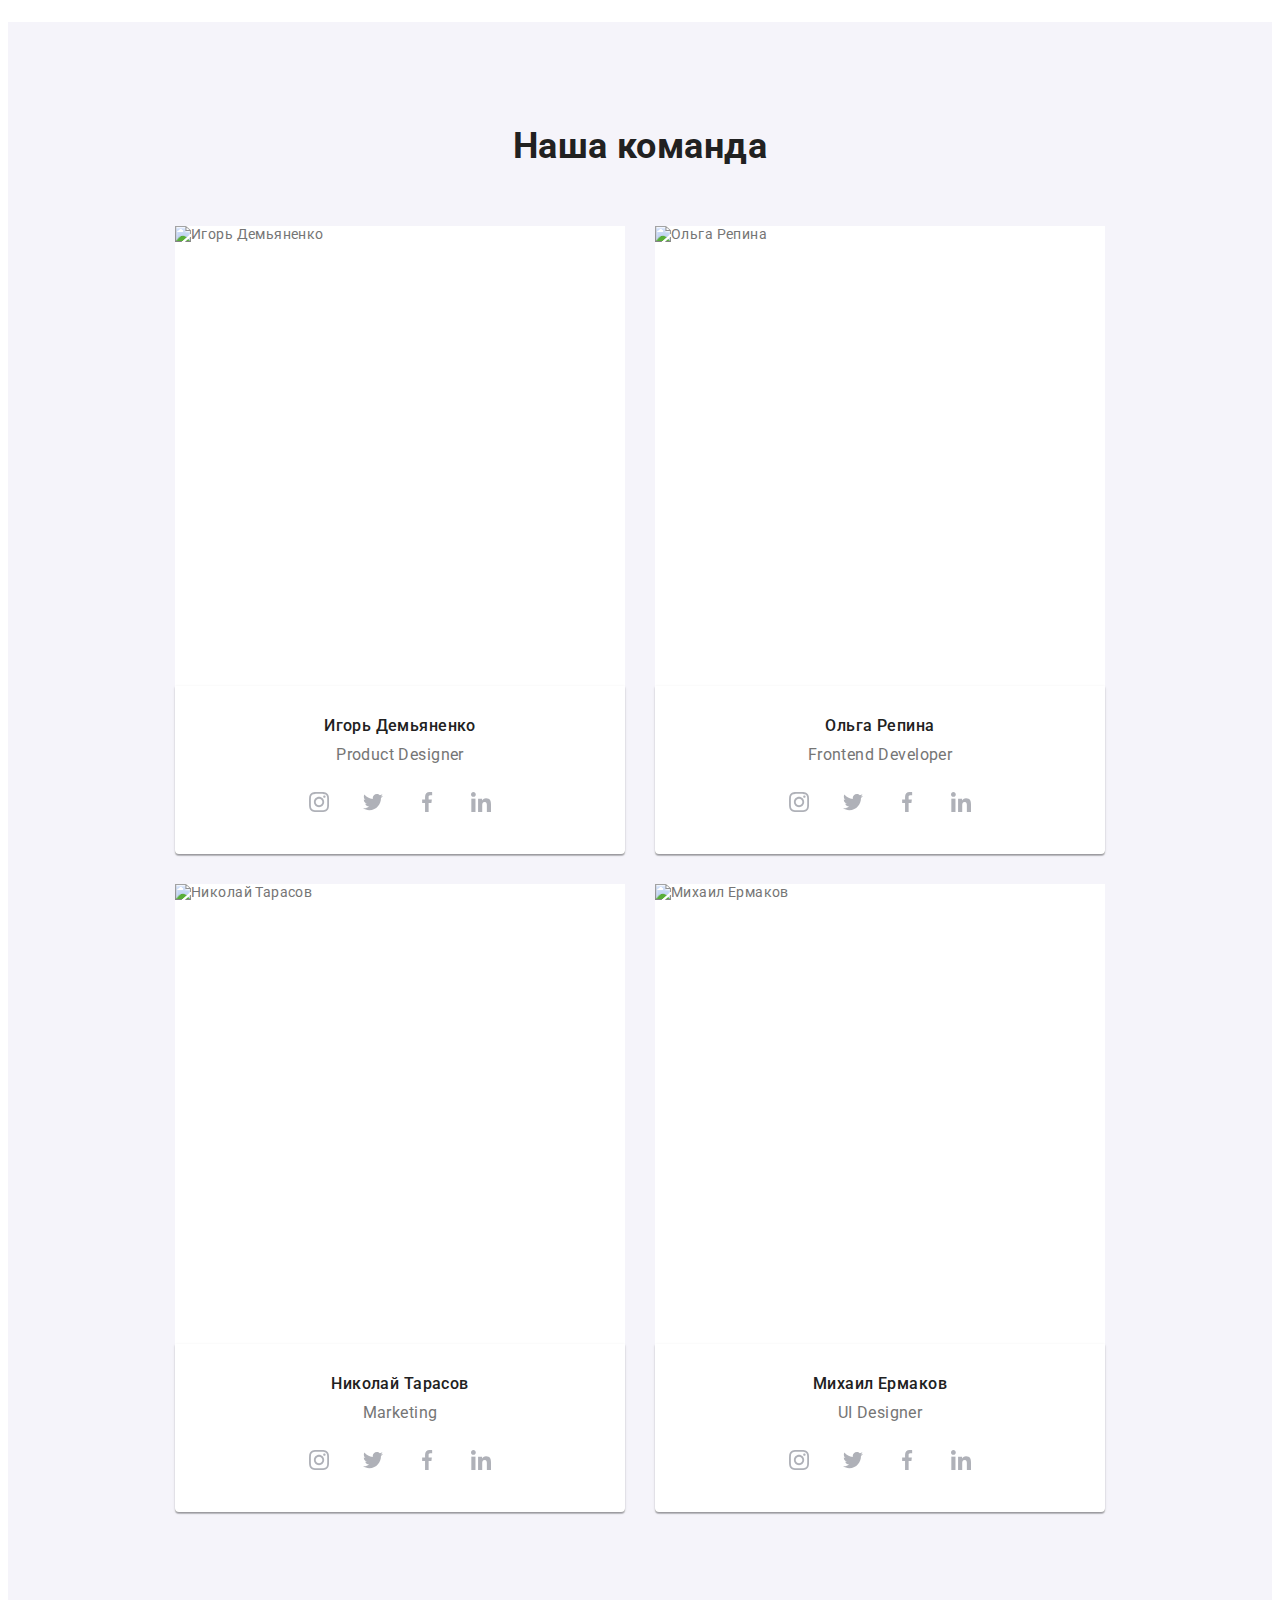
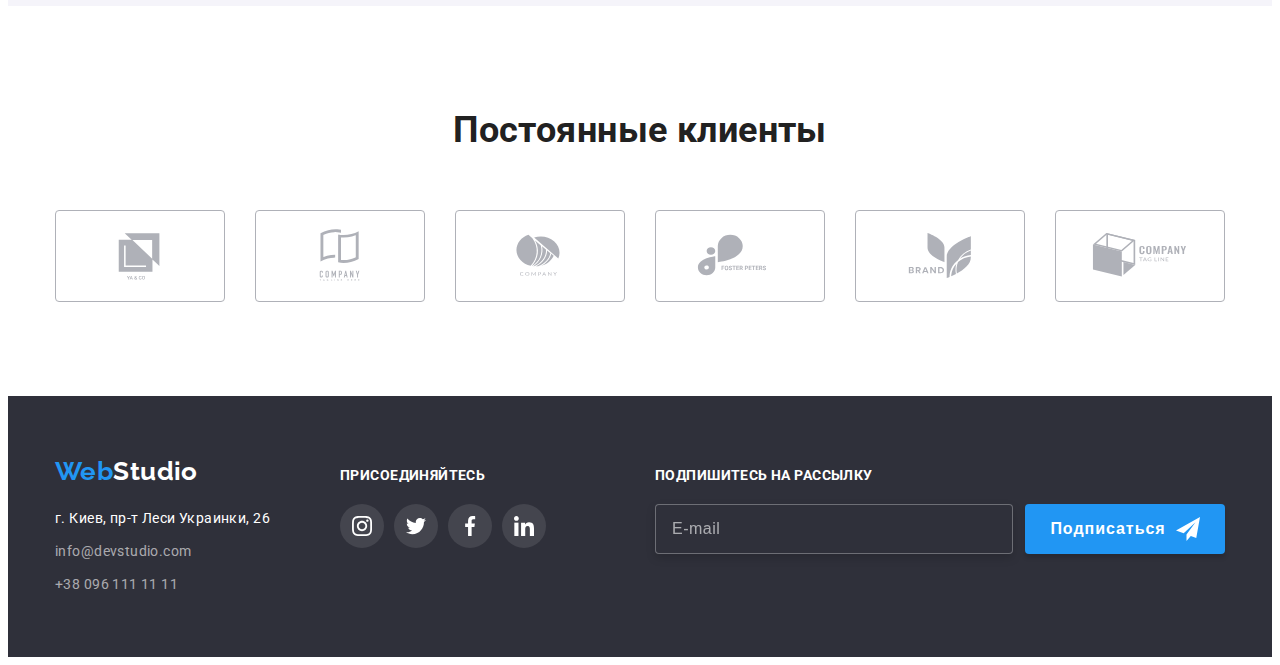
==== commit a3342bba: "Modal" ====
--- a/index.html
+++ b/index.html
@@ -23,7 +23,7 @@
   </head>
   <body>
     <!--Шапка-->
-    <!-- <header class="header">
+    <header class="header">
       <div class="container header-nav">
         <nav class="navigation">
           <a href="./index.html" class="logo header__logo link">
@@ -59,8 +59,85 @@
             </a>
           </li>
         </ul>
+        <button type="button" class="menu-open-btn">
+          <svg class="menu-open-icon" width="40" height="40">
+            <use href="./images/icons.svg#icon-menu"></use>
+          </svg>
+        </button>
       </div>
-    </header> -->
+      <div class="mobile-menu is-hidden">
+        <div class="container">
+          <button type="button" class="menu-close-btn">
+            <svg class="menu-close-icon" width="40" height="40">
+              <use href="./images/icons.svg#icon-close-menu"></use>
+            </svg>
+          </button>
+          <ul class="mobile-menu__list list">
+            <li class="mobile-menu__item">
+              <a href="./index.html" class="mobile-menu-link link current">Студия</a>
+            </li>
+            <li class="mobile-menu__item">
+              <a href="./portfolio.html" class="mobile-menu-link link">Портфолио</a>
+            </li>
+            <li class="mobile-menu__item">
+              <a href="./index.html" class="mobile-menu-link link">Контакты</a>
+            </li>
+          </ul>
+          <div class="mobile-contacts-social">
+            <ul class="mobile-contacts list">
+              <li class="mobile-contacts-item">
+                <a href="tel:+380961111111" class="mobile-contacts-link tel link"
+                  >+38 096 111 11 11
+                </a>
+              </li>
+              <li class="mobile-contacts-item">
+                <a href="mailto:info@devstudio.com" class="mobile-contacts-link mail link"
+                  >info@devstudio.com
+                </a>
+              </li>
+            </ul>
+            <ul class="mobile-soc-list list">
+              <li class="mobile-soc-list__item">
+                <a
+                  class="mobile-soc-list__link link"
+                  href=""
+                  target="_blank"
+                  rel="noreferrer noopener"
+                  >Instagram
+                </a>
+              </li>
+              <li class="mobile-soc-list__item">
+                <a
+                  class="mobile-soc-list__link link"
+                  href=""
+                  target="_blank"
+                  rel="noreferrer noopener"
+                  >Twitter
+                </a>
+              </li>
+              <li class="mobile-soc-list__item">
+                <a
+                  class="mobile-soc-list__link link"
+                  href=""
+                  target="_blank"
+                  rel="noreferrer noopener"
+                  >Facebook
+                </a>
+              </li>
+              <li class="mobile-soc-list__item">
+                <a
+                  class="mobile-soc-list__link link"
+                  href=""
+                  target="_blank"
+                  rel="noreferrer noopener"
+                  >LinkedIn
+                </a>
+              </li>
+            </ul>
+          </div>
+        </div>
+      </div>
+    </header>
 
     <main>
       <!--Герой-->
@@ -128,15 +205,15 @@
           <h2 class="service-title">Чем мы занимаемся</h2>
           <ul class="service-list list">
             <li class="service-card">
-              <img src="./images/development.jpg" alt="Разработка" width="370" height="294" />
+              <img src="./images/works1.jpg" alt="Разработка" width="370" height="294" />
               <h3 class="service-card-title">Десктопные приложения</h3>
             </li>
             <li class="service-card">
-              <img src="./images/marketing.jpg" alt="Маркетинг" width="370" height="294" />
+              <img src="./images/works2.jpg" alt="Маркетинг" width="370" height="294" />
               <h3 class="service-card-title">Мобильные приложения</h3>
             </li>
             <li class="service-card">
-              <img src="./images/design.jpg" alt="Дизайн" width="370" height="294" />
+              <img src="./images/works3.jpg" alt="Дизайн" width="370" height="294" />
               <h3 class="service-card-title">Дизайнерские решения</h3>
             </li>
           </ul>
@@ -148,12 +225,27 @@
           <h2 class="team-title">Наша команда</h2>
           <ul class="team-list list">
             <li class="team-card">
-              <img
-                src="./images/ihor-demianenko.jpg"
-                alt="Игорь Демьяненко"
-                width="270"
-                height="260"
-              />
+              <!-- в picture >> в img высоту и ширину ставим по самой большой картинке (в данном случае - это мобильная) -->
+              <picture>
+                <source
+                  srcset="./images/employee1-270.jpg 1x, ./images/employee1-270-2x.jpg 2x"
+                  media="(min-width: 1200px)"
+                />
+                <source
+                  srcset="./images/employee1-354.jpg 1x, ./images/employee1-354-2x.jpg 2x"
+                  media="(min-width: 768px)"
+                />
+                <source
+                  srcset="./images/employee1-450.jpg 1x, ./images/employee1-450-2x.jpg 2x"
+                  media="(min-width: 320px)"
+                />
+                <img
+                  src="./images/employee1-450.jpg"
+                  alt="Игорь Демьяненко"
+                  width="450"
+                  height="460"
+                />
+              </picture>
               <div class="content">
                 <h3 class="team-card-title">Игорь Демьяненко</h3>
                 <p class="team-card-text">Product Designer</p>
@@ -190,7 +282,21 @@
               </div>
             </li>
             <li class="team-card">
-              <img src="./images/olha-repina.jpg" alt="Ольга Репина" width="270" height="260" />
+              <picture>
+                <source
+                  srcset="./images/employee2-270.jpg 1x, ./images/employee2-270-2x.jpg 2x"
+                  media="(min-width: 1200px)"
+                />
+                <source
+                  srcset="./images/employee2-354.jpg 1x, ./images/employee2-354-2x.jpg 2x"
+                  media="(min-width: 768px)"
+                />
+                <source
+                  srcset="./images/employee2-450.jpg 1x, ./images/employee2-450-2x.jpg 2x"
+                  media="(min-width: 320px)"
+                />
+                <img src="./images/employee2-450.jpg" alt="Ольга Репина" width="450" height="460" />
+              </picture>
               <div class="content">
                 <h3 class="team-card-title">Ольга Репина</h3>
                 <p class="team-card-text">Frontend Developer</p>
@@ -227,12 +333,26 @@
               </div>
             </li>
             <li class="team-card">
-              <img
-                src="./images/nikolay-tarasov.jpg"
-                alt="Николай Тарасов"
-                width="270"
-                height="260"
-              />
+              <picture>
+                <source
+                  srcset="./images/employee3-270.jpg 1x, ./images/employee3-270-2x.jpg 2x"
+                  media="(min-width: 1200px)"
+                />
+                <source
+                  srcset="./images/employee3-354.jpg 1x, ./images/employee3-354-2x.jpg 2x"
+                  media="(min-width: 768px)"
+                />
+                <source
+                  srcset="./images/employee3-450.jpg 1x, ./images/employee3-450-2x.jpg 2x"
+                  media="(min-width: 320px)"
+                />
+                <img
+                  src="./images/employee3-450.jpg"
+                  alt="Николай Тарасов"
+                  width="450"
+                  height="460"
+                />
+              </picture>
               <div class="content">
                 <h3 class="team-card-title">Николай Тарасов</h3>
                 <p class="team-card-text">Marketing</p>
@@ -269,12 +389,26 @@
               </div>
             </li>
             <li class="team-card">
-              <img
-                src="./images/mikhail-yermakov.jpg"
-                alt="Михаил Ермаков"
-                width="270"
-                height="260"
-              />
+              <picture>
+                <source
+                  srcset="./images/employee4-270.jpg 1x, ./images/employee4-270-2x.jpg 2x"
+                  media="(min-width: 1200px)"
+                />
+                <source
+                  srcset="./images/employee4-354.jpg 1x, ./images/employee4-354-2x.jpg 2x"
+                  media="(min-width: 768px)"
+                />
+                <source
+                  srcset="./images/employee4-450.jpg 1x, ./images/employee4-450-2x.jpg 2x"
+                  media="(min-width: 320px)"
+                />
+                <img
+                  src="./images/employee4-450.jpg"
+                  alt="Михаил Ермаков"
+                  width="450"
+                  height="460"
+                />
+              </picture>
               <div class="content">
                 <h3 class="team-card-title">Михаил Ермаков</h3>
                 <p class="team-card-text">UI Designer</p>
@@ -490,9 +624,12 @@
             <label for="privacy" class="check-text"
               ><span
                 ><svg class="check-icon" width="11" height="8">
-                  <use href="./images/icons.svg#icon-check"></use></svg></span
-              >Соглашаюсь с рассылкой и принимаю
-              <a href="" class="policy-terms"> Условия договора</a></label
+                  <use href="./images/icons.svg#icon-check"></use></svg
+              ></span>
+              <p class="check-text-agree">
+                Соглашаюсь с рассылкой и принимаю
+                <a href="" class="policy-terms"> Условия договора</a>
+              </p></label
             >
           </div>
           <div class="modal-submit">
@@ -502,5 +639,6 @@
       </div>
     </div>
     <script src="./js/modal.js"></script>
+    <script src="./js/menu.js"></script>
   </body>
 </html>
--- a/css/main.min.css
+++ b/css/main.min.css
@@ -1,2 +1,2 @@
-*,*::before,*::after{box-sizing:border-box}p,h1,h2,h3,h4,h5,h6{margin:0%}ul,ol{margin:0;padding-left:0}img{display:block;max-width:100%;height:auto}button{cursor:pointer}:root{--primary-text-color: #757575;--title-text-color: #212121;--accent-color: #2196f3;--primary-white-color: #fff;--secondary-bg-color: #f5f4fa}body{background-color:var(--primary-white-color);color:var(--primary-text-color);font-family:'Roboto', sans-serif;font-weight:400;font-size:14px;letter-spacing:0.03em;padding-top:80px}.link{text-decoration:none;font-style:normal}.list{list-style:none}.visually-hidden{position:absolute;white-space:nowrap;width:1px;height:1px;overflow:hidden;border:0;padding:0;clip:rect(0 0 0 0);clip-path:inset(50%);margin:-1px}.container{width:100%;padding-left:15px;padding-right:15px;margin:0 auto}@media screen and (min-width: 480px){.container{width:480px}}@media screen and (min-width: 768px){.container{width:768px}}@media screen and (min-width: 1200px){.container{width:1200px}}.section{padding-top:60px;padding-bottom:60px}@media screen and (min-width: 1200px){.section{padding-top:94px;padding-bottom:94px}}.button{width:200px;height:50px;background-color:var(--accent-color);color:var(--primary-white-color);box-shadow:0px 4px 4px rgba(0,0,0,0.15);font-weight:700;font-size:16px;line-height:1.88;letter-spacing:0.06em;border-radius:4px;border:none;display:flex;justify-content:center;align-items:center}.header{position:fixed;top:0;left:0;z-index:1;width:100%;height:80px;padding-top:24px;padding-bottom:25px;background-color:var(--primary-white-color);border-bottom:1px solid #ececec}.header-nav{display:flex;align-items:center}.navigation{display:flex;align-items:center}.logo{color:#000;font-family:'Raleway', sans-serif;font-weight:700;font-size:26px;line-height:1.2}.header__logo{margin-right:93px}.accent{color:var(--accent-color)}.menu{display:flex}.menu__item .link.current{position:relative}.menu__item .link.current::after{position:absolute;content:'';width:100%;height:4px;border-radius:2px;display:block;bottom:-32px;left:0;background-color:var(--accent-color)}.menu__item:not(:last-child){margin-right:50px}.menu .link{color:var(--title-text-color);font-weight:500;line-height:1.14;letter-spacing:0.02em;display:block;transition:color 250ms cubic-bezier(0.4, 0, 0.2, 1)}.menu .link:hover,.menu .link:focus{color:var(--accent-color)}.menu .link.current{color:var(--accent-color)}.header__contacts{display:flex;margin-left:auto}.header__contacts-item:not(:first-child){margin-left:30px}.header__contacts-item__icon{margin-right:10px}.header__contacts-item{display:flex;align-items:center;color:var(--primary-text-color);fill:currentColor}.header__contacts .link{width:100%;height:100%;display:flex;flex-direction:row-reverse;align-items:center;font-weight:500;line-height:1.14;letter-spacing:0.02em;color:currentColor;transition:color 250ms cubic-bezier(0.4, 0, 0.2, 1)}.header__contacts .link:hover,.header__contacts .link:focus{color:var(--accent-color)}.hero{background-color:#2f303a;background-image:linear-gradient(rgba(47,48,58,0.4), rgba(47,48,58,0.4)),url(../images/hero-image.jpg);background-repeat:no-repeat;background-position:center;background-size:cover;max-width:1600px;padding-top:118px;padding-bottom:118px;margin:0 auto}@media screen and (min-width: 1200px){.hero{padding-top:200px;padding-bottom:200px}}.hero .container{display:flex;flex-direction:column;align-items:center}.hero-title{color:var(--primary-white-color);font-weight:900;font-size:26px;line-height:1.62;letter-spacing:0.06em;text-align:center;text-transform:uppercase;max-width:360px;margin-bottom:30px}@media screen and (min-width: 1200px){.hero-title{font-size:44px;line-height:1.36;max-width:696px}}.feature-list{display:flex;flex-wrap:wrap;margin-bottom:-30px;margin-left:-30px}.feature-item{margin-bottom:30px;margin-left:30px}@media screen and (min-width: 768px){.feature-item{flex-basis:calc(100% / 2 - 30px)}}@media screen and (min-width: 1200px){.feature-item{flex-basis:calc(100% / 4 - 30px)}}.feature-item-pic{height:120px;background-color:#f5f4fa;display:flex;flex-wrap:wrap;align-items:center;justify-content:center;margin-bottom:30px}.feature-item-title{color:var(--title-text-color);font-size:14px;line-height:1.14;text-align:center;text-transform:uppercase;margin-bottom:10px}@media screen and (min-width: 768px){.feature-item-title{text-align:left}}.feature-item-text{line-height:1.71}.service{padding-top:0}@media screen and (max-width: 1199px){.service{display:none}}.service-title{color:var(--title-text-color);font-size:36px;line-height:1.67;text-align:center;margin-bottom:50px}.service-list{display:flex}.service-card{position:relative}.service-card:not(:last-child){margin-right:30px}.service-card-title{position:absolute;bottom:0;left:0;padding-top:27px;padding-bottom:27px;width:100%;height:70px;font-size:14px;line-height:1.14;text-align:center;text-transform:uppercase;color:var(--primary-white-color);background-color:rgba(47,48,58,0.8)}.team{background-color:#f5f4fa}.team-title{color:var(--title-text-color);font-size:28px;line-height:1.18;text-align:center;margin-bottom:30px}@media screen and (min-width: 1200px){.team-title{font-size:36px;line-height:1.67;margin-bottom:50px}}.team-list{display:flex;flex-wrap:wrap;justify-content:center;margin-left:-30px;margin-bottom:-30px}.team-card{margin-left:30px;margin-bottom:30px;background-color:var(--primary-white-color)}@media screen and (min-width: 768px){.team-card{flex-basis:calc(100% / 2 - 30px)}}@media screen and (min-width: 1200px){.team-card{flex-basis:calc(100% / 4 - 30px)}}.team-card>.content{padding-top:30px;padding-bottom:30px;text-align:center;box-shadow:0px 1px 3px rgba(0,0,0,0.12),0px 1px 1px rgba(0,0,0,0.14),0px 2px 1px rgba(0,0,0,0.2);border-radius:0px 0px 4px 4px}.team-card-title{color:var(--title-text-color);font-weight:500;font-size:16px;line-height:1.19;margin-bottom:10px}.team-card-text{font-size:16px;line-height:1.19;margin-bottom:16px}.team-sm-list{display:flex;justify-content:center}.team-sm-item{width:44px;height:44px}.team-sm-item+.team-sm-item{margin-left:10px}.team-sm-link{width:100%;height:100%;background-color:var(--primary-white-color);display:flex;align-items:center;justify-content:center;border-radius:50%;fill:#afb1b8;transition:background-color 250ms cubic-bezier(0.4, 0, 0.2, 1),fill 250ms cubic-bezier(0.4, 0, 0.2, 1)}.team-sm-link:hover,.team-sm-link:focus{background-color:var(--accent-color);fill:var(--primary-white-color);outline:none}.clents-title{color:var(--title-text-color);font-size:28px;line-height:1.18;text-align:center;margin-bottom:30px}@media screen and (min-width: 1200px){.clents-title{font-size:36px;line-height:1.67;margin-bottom:50px}}.clients-list{margin-left:-30px;margin-bottom:-30px;display:flex;flex-wrap:wrap;justify-content:center}.clients-item{flex-basis:calc(100% / 2 -30px);margin-left:30px;margin-bottom:30px;width:210px;height:92px;border:1px solid #afb1b8;border-radius:4px;transition:border-color 250ms cubic-bezier(0.4, 0, 0.2, 1)}@media screen and (min-width: 768px){.clients-item{flex-basis:calc(100% / 3 - 30px);width:226px}}@media screen and (min-width: 1200px){.clients-item{flex-basis:calc(100% / 6 - 30px);width:170px}}.clients-item:hover,.clients-item:focus{border-color:var(--accent-color);outline:none}.clients-item-link{width:100%;height:100%;display:flex;align-items:center;justify-content:center;border-radius:4px;fill:#afb1b8}.clients-item-icon{transition:fill 250ms cubic-bezier(0.4, 0, 0.2, 1)}.clients-item-link:hover .clients-item-icon,.clients-item-link:focus .clients-item-icon{fill:var(--accent-color);outline:none}.footer{background-color:#2f303a;padding-top:60px;padding-bottom:60px}.footer__logo{color:var(--primary-white-color);margin-bottom:20px;display:inline-block}.footer .container{display:flex;align-items:center;flex-wrap:wrap;text-align:center;flex-direction:column}@media screen and (min-width: 768px){.footer .container{justify-content:space-around;align-items:baseline;flex-direction:row}}@media screen and (min-width: 1200px){.footer .container{text-align:left}}@media screen and (max-width: 1199px){.footer-logo-address{margin-bottom:60px}}.address__office{display:flex;flex-direction:column}.address__office .link{line-height:1.71;color:rgba(255,255,255,0.6)}.address__office-item__link.link{color:var(--primary-white-color)}.address__office-item:not(:last-child){margin-bottom:9px}.address .link{transition:color 250ms cubic-bezier(0.4, 0, 0.2, 1)}.address .link:hover,.address .link:focus{color:var(--accent-color)}@media screen and (max-width: 768px){.socials{margin-bottom:60px}}@media screen and (min-width: 1200px){.socials{margin-left:70px}}.socials__title{font-size:14px;line-height:1.14;text-transform:uppercase;color:var(--primary-white-color);margin-bottom:20px}.socials-list{display:flex}.socials-list__item{width:44px;height:44px}.socials-list__item+.socials-list__item{margin-left:10px}.socials-list__link{width:100%;height:100%;background-color:rgba(255,255,255,0.1);display:flex;align-items:center;justify-content:center;border-radius:50%;fill:var(--primary-white-color);transition:color;transition:background-color 250ms cubic-bezier(0.4, 0, 0.2, 1)}.socials-list__link:hover,.socials-list__link:focus{background-color:var(--accent-color);outline:none}@media screen and (max-width: 1199px){.subscribe{width:100%}}@media screen and (min-width: 1200px){.subscribe{margin-left:auto}}.subscribe__title{font-size:14px;line-height:1.14;text-transform:uppercase;color:var(--primary-white-color);margin-bottom:20px}.subscribe__form{display:flex}@media screen and (max-width: 1199px){.subscribe__form{flex-direction:column;align-items:center}}.subscribe__form__input{height:50px;margin-bottom:20px;border:1px solid rgba(255,255,255,0.3);filter:drop-shadow(0px 4px 4px rgba(0,0,0,0.15));background-color:#2f303a;border-radius:4px;padding-left:16px;font-size:16px;line-height:1.25;letter-spacing:0.03em;color:var(--primary-white-color)}@media screen and (max-width: 480px){.subscribe__form__input{width:calc(100% - 30px)}}@media screen and (min-width: 480px){.subscribe__form__input{width:450px}}@media screen and (min-width: 1200px){.subscribe__form__input{width:358px;margin-right:12px}}.subscribe__form__input::placeholder{color:rgba(255,255,255,0.6)}.button__icon{margin-left:10px;fill:var(--primary-white-color)}.filter{display:flex;flex-wrap:wrap;justify-content:flex-start;margin-left:-8px;margin-bottom:15px}@media screen and (min-width: 768px){.filter{justify-content:center}}@media screen and (min-width: 1200px){.filter{margin-bottom:35px}}.filter-item{margin-left:8px;margin-bottom:15px}.filter-item__button{background-color:var(--secondary-bg-color);color:var(--title-text-color);font-size:16px;line-height:1.62;border:none;padding:6px 22px;border-radius:4px;transition:background-color 250ms cubic-bezier(0.4, 0, 0.2, 1),color 250ms cubic-bezier(0.4, 0, 0.2, 1),box-shadow 250ms cubic-bezier(0.4, 0, 0.2, 1)}.filter-item__button:hover,.filter-item__button:focus,.filter-item__button:active{background-color:var(--accent-color);color:var(--primary-white-color);box-shadow:0px 3px 1px rgba(0,0,0,0.1),0px 1px 2px rgba(0,0,0,0.08),0px 2px 2px rgba(0,0,0,0.12)}.filter-item__button.active{background-color:var(--accent-color);color:var(--primary-white-color);box-shadow:0px 3px 1px rgba(0,0,0,0.1),0px 1px 2px rgba(0,0,0,0.08),0px 2px 2px rgba(0,0,0,0.12)}.project-list{display:flex;flex-wrap:wrap;margin-right:-30px;margin-bottom:-30px}.project-card{margin-right:30px;margin-bottom:30px;transition:box-shadow 250ms cubic-bezier(0.4, 0, 0.2, 1)}@media screen and (min-width: 768px){.project-card{flex-basis:calc(100% / 2 - 30px)}}@media screen and (min-width: 1200px){.project-card{flex-basis:calc(100% / 3 - 30px)}}.project-card:hover,.project-card:focus{box-shadow:0px 1px 1px rgba(0,0,0,0.12),0px 4px 4px rgba(0,0,0,0.06),1px 4px 6px rgba(0,0,0,0.16)}.project-card-overlay{position:relative;overflow:hidden}.project-top-text{position:absolute;top:0;width:100%;height:100%;font-size:18px;line-height:1.56;padding:63px 24px;color:var(--primary-white-color);background-color:rgba(33,150,243,0.9);transform:translateY(100%);transition:transform 250ms cubic-bezier(0.4, 0, 0.2, 1)}.project-card:hover .project-top-text,.project-card:focus .project-top-text{transform:translateY(0)}.project-card .content{padding:20px 24px;border:1px solid #eeeeee}.project-card-title{color:var(--title-text-color);font-size:18px;line-height:2;letter-spacing:0.06em;margin-bottom:4px}.project-card-text{color:var(--primary-text-color);font-weight:400;font-size:16px;line-height:1.88;letter-spacing:0.03em}.backdrop{position:fixed;top:0;width:100%;height:100%;background-color:rgba(0,0,0,0.2);transition:opacity 250ms cubic-bezier(0.4, 0, 0.2, 1),visibility 250ms cubic-bezier(0.4, 0, 0.2, 1)}.backdrop.is-hidden{opacity:0;visibility:hidden;pointer-events:none}.backdrop.is-hidden .modal{transform:scale(0.5) translate(-50%, -50%)}.modal{position:absolute;top:50%;left:50%;transform:translate(-50%, -50%) scale(1);transition:transform 250ms cubic-bezier(0.4, 0, 0.2, 1);width:528px;min-height:581px;background:var(--primary-white-color);box-shadow:0px 1px 3px rgba(0,0,0,0.12),0px 1px 1px rgba(0,0,0,0.14),0px 2px 1px rgba(0,0,0,0.2);border-radius:4px;padding:40px}.modal-close-btn{position:absolute;top:8px;right:8px;width:30px;height:30px;background-color:transparent;border:1px solid rgba(0,0,0,0.1);border-radius:50%;display:flex}.modal-close-btn:focus{outline:none}.modal-close-icon{align-self:center;transition:fill 250ms cubic-bezier(0.4, 0, 0.2, 1)}.modal-close-btn:hover .modal-close-icon,.modal-close-btn:focus .modal-close-icon{fill:var(--accent-color)}.modal-title{font-weight:700;font-size:20px;line-height:23px;text-align:center;letter-spacing:0.03em;color:var(--title-text-color);margin-bottom:12px}.modal-label{margin-bottom:4px;color:var(--primary-text-color);display:inline-block}.modal-input{width:100%;height:40px;border:1px solid rgba(33,33,33,0.2);border-radius:4px;padding-left:42px;transition:border-color 250ms cubic-bezier(0.4, 0, 0.2, 1)}.modal-input:focus{border-color:var(--accent-color);outline:none}.modal-input-wrap{position:relative;margin-bottom:10px}.modal-icon{position:absolute;left:12px;top:50%;transform:translateY(-50%);transition:fill 250ms cubic-bezier(0.4, 0, 0.2, 1)}.modal-field:focus-within .modal-icon{fill:var(--accent-color)}.modal-comment{width:100%;height:120px;border:1px solid rgba(33,33,33,0.2);border-radius:4px;padding:12px 16px;font-size:14px;line-height:16px;letter-spacing:0.01em;resize:none;margin-bottom:20px;transition:border-color 250ms cubic-bezier(0.4, 0, 0.2, 1)}.modal-comment:focus{border-color:var(--accent-color);outline:none}.modal-comment::placeholder{color:rgba(117,117,117,0.5)}.check-text{display:flex;align-items:center;justify-content:center;margin-bottom:30px}.check-icon{fill:transparent}.modal-check:checked+.check-text .check-icon{fill:var(--primary-white-color)}.check-text span{width:16px;height:15px;border:2px solid #212121;border-radius:2px;display:flex;align-items:center;justify-content:center;margin-right:7px}.modal-check:checked+.check-text span{background-color:var(--accent-color);border:none}.modal-check{margin-left:19px;margin-top:12px}.policy-terms{color:var(--accent-color);margin-left:5px}.modal-submit{display:flex;justify-content:center}
+*,*::before,*::after{box-sizing:border-box}p,h1,h2,h3,h4,h5,h6{margin:0%}ul,ol{margin:0;padding-left:0}img{display:block;max-width:100%;height:auto}button{cursor:pointer}:root{--primary-text-color: #757575;--title-text-color: #212121;--accent-color: #2196f3;--primary-white-color: #fff;--secondary-bg-color: #f5f4fa}body{background-color:var(--primary-white-color);color:var(--primary-text-color);font-family:'Roboto', sans-serif;font-weight:400;font-size:14px;letter-spacing:0.03em;padding-top:80px}.link{text-decoration:none;font-style:normal}.list{list-style:none}.no-scroll{overflow:hidden}.visually-hidden{position:absolute;white-space:nowrap;width:1px;height:1px;overflow:hidden;border:0;padding:0;clip:rect(0 0 0 0);clip-path:inset(50%);margin:-1px}.container{width:100%;padding-left:15px;padding-right:15px;margin:0 auto}@media screen and (min-width: 480px){.container{width:480px}}@media screen and (min-width: 768px){.container{width:768px}}@media screen and (min-width: 1200px){.container{width:1200px}}.section{padding-top:60px;padding-bottom:60px}@media screen and (min-width: 1200px){.section{padding-top:94px;padding-bottom:94px}}.button{width:200px;height:50px;background-color:var(--accent-color);color:var(--primary-white-color);box-shadow:0px 4px 4px rgba(0,0,0,0.15);font-weight:700;font-size:16px;line-height:1.88;letter-spacing:0.06em;border-radius:4px;border:none;display:flex;justify-content:center;align-items:center}.header{position:fixed;top:0;left:0;z-index:1;width:100%;height:80px;padding-top:21px;padding-bottom:21px;background-color:var(--primary-white-color);border-bottom:1px solid #ececec}@media screen and (min-width: 1200px){.header{padding-top:24px;padding-bottom:25px}}.header-nav{display:flex;align-items:center}.navigation{display:flex;align-items:center}.logo{color:#000;font-family:'Raleway', sans-serif;font-weight:700;font-size:26px;line-height:1.2}.header__logo{margin-right:93px}.accent{color:var(--accent-color)}.menu{display:flex}@media screen and (max-width: 767px){.menu{display:none}}.menu__item .link.current{position:relative}.menu__item .link.current::after{position:absolute;content:'';width:100%;height:4px;border-radius:2px;display:block;bottom:-32px;left:0;background-color:var(--accent-color)}.menu__item:not(:last-child){margin-right:50px}.menu .link{color:var(--title-text-color);font-weight:500;line-height:1.14;letter-spacing:0.02em;display:block;transition:color 250ms cubic-bezier(0.4, 0, 0.2, 1)}.menu .link:hover,.menu .link:focus{color:var(--accent-color)}.menu .link.current{color:var(--accent-color)}.header__contacts{display:flex}@media screen and (max-width: 767px){.header__contacts{display:none}}@media screen and (min-width: 768px){.header__contacts{flex-direction:column;align-items:flex-start;margin-left:auto}}@media screen and (min-width: 1200px){.header__contacts{flex-direction:row}}.header__contacts-item__icon{margin-right:10px}.header__contacts-item{display:flex;align-items:center;color:var(--primary-text-color);fill:currentColor}@media screen and (min-width: 1200px){.header__contacts-item:not(:first-child){margin-left:30px}}@media screen and (max-width: 1199px){.header__contacts-item:not(:first-child){margin-top:10px}}.header__contacts .link{width:100%;height:100%;display:flex;flex-direction:row-reverse;align-items:center;font-weight:500;font-size:12px;line-height:1.17;letter-spacing:0.02em;color:currentColor;transition:color 250ms cubic-bezier(0.4, 0, 0.2, 1)}@media screen and (min-width: 1200px){.header__contacts .link{font-size:14px;line-height:1.14}}.header__contacts .link:hover,.header__contacts .link:focus{color:var(--accent-color)}.mobile-menu{display:none;position:fixed;top:0;left:0;background-color:var(--primary-white-color);width:100vw;height:100vh;padding-top:48px;padding-bottom:28px}.mobile-menu .container{display:flex;flex-direction:column;justify-content:space-between;height:100%;overflow-y:auto}.menu-open-btn{margin-left:auto;background-color:transparent;border:none}@media screen and (min-width: 768px){.menu-open-btn{display:none}}.menu-open-btn:hover .menu-open-icon,.menu-open-btn:focus .menu-open-icon{fill:var(--accent-color)}.menu-close-btn{position:absolute;top:10px;right:15px;background-color:transparent;border:none}.menu-close-icon{align-self:center;transition:fill 250ms cubic-bezier(0.4, 0, 0.2, 1)}.menu-close-btn:hover .menu-close-icon,.menu-close-btn:focus .menu-close-icon{fill:var(--accent-color)}.mobile-menu-link{color:var(--title-text-color);font-weight:500;font-size:40px;line-height:1.18;letter-spacing:0.02em}.mobile-menu-link.current{color:var(--accent-color)}.mobile-menu__list{margin-bottom:50px}.mobile-menu__item:not(:last-child){margin-bottom:32px}.mobile-contacts{margin-bottom:64px}.mobile-contacts-item:not(:last-child){margin-bottom:32px}.mobile-contacts-link.tel{font-weight:500;font-size:34px;line-height:1.18;letter-spacing:0.02em;color:var(--accent-color)}.mobile-contacts-link.mail{font-weight:500;font-size:24px;line-height:1.17;letter-spacing:0.02em;color:var(--primary-text-color)}.mobile-soc-list{display:flex;flex-wrap:wrap}.mobile-soc-list__link{font-weight:500;font-size:18px;line-height:1.22;letter-spacing:0.02em;color:var(--accent-color)}.mobile-soc-list__item{margin-bottom:20px}.mobile-soc-list__item:not(:last-child){border-right:1px solid rgba(33,33,33,0.2);padding-right:10px;margin-right:10px}.hero{background-color:#2f303a;background-image:linear-gradient(rgba(47,48,58,0.4), rgba(47,48,58,0.4)),url(../images/hero-image-mob.jpg);background-repeat:no-repeat;background-position:center;background-size:cover;max-width:1600px;padding-top:118px;padding-bottom:118px;margin:0 auto}@media (min-device-pixel-ratio: 2), (min-resolution: 192dpi), (min-resolution: 2dppx){.hero{background-image:linear-gradient(rgba(47,48,58,0.4), rgba(47,48,58,0.4)),url(../images/hero-image-mob-2x.jpg)}}@media screen and (min-width: 768px){.hero{background-image:linear-gradient(rgba(47,48,58,0.4), rgba(47,48,58,0.4)),url(../images/hero-image-tab.jpg)}}@media screen and (min-width: 768px) and (min-device-pixel-ratio: 2), screen and (min-width: 768px) and (min-resolution: 192dpi), screen and (min-width: 768px) and (min-resolution: 2dppx){.hero{background-image:linear-gradient(rgba(47,48,58,0.4), rgba(47,48,58,0.4)),url(../images/hero-image-tab-2x.jpg)}}@media screen and (min-width: 1200px){.hero{background-image:linear-gradient(rgba(47,48,58,0.4), rgba(47,48,58,0.4)),url(../images/hero-image-desk.jpg);padding-top:200px;padding-bottom:200px}}@media screen and (min-width: 1200px) and (min-device-pixel-ratio: 2), screen and (min-width: 1200px) and (min-resolution: 192dpi), screen and (min-width: 1200px) and (min-resolution: 2dppx){.hero{background-image:linear-gradient(rgba(47,48,58,0.4), rgba(47,48,58,0.4)),url(../images/hero-image-desk-2x.jpg)}}.hero .container{display:flex;flex-direction:column;align-items:center}.hero-title{color:var(--primary-white-color);font-weight:900;font-size:26px;line-height:1.62;letter-spacing:0.06em;text-align:center;text-transform:uppercase;max-width:360px;margin-bottom:30px}@media screen and (min-width: 1200px){.hero-title{font-size:44px;line-height:1.36;max-width:696px}}.feature-list{display:flex;flex-wrap:wrap;margin-bottom:-30px;margin-left:-30px}.feature-item{margin-bottom:30px;margin-left:30px}@media screen and (min-width: 768px){.feature-item{flex-basis:calc(100% / 2 - 30px)}}@media screen and (min-width: 1200px){.feature-item{flex-basis:calc(100% / 4 - 30px)}}.feature-item-pic{height:120px;background-color:#f5f4fa;display:flex;flex-wrap:wrap;align-items:center;justify-content:center;margin-bottom:30px}.feature-item-title{color:var(--title-text-color);font-size:14px;line-height:1.14;text-align:center;text-transform:uppercase;margin-bottom:10px}@media screen and (min-width: 768px){.feature-item-title{text-align:left}}.feature-item-text{line-height:1.71}.service{padding-top:0}@media screen and (max-width: 1199px){.service{display:none}}.service-title{color:var(--title-text-color);font-size:36px;line-height:1.67;text-align:center;margin-bottom:50px}.service-list{display:flex}.service-card{position:relative}.service-card:not(:last-child){margin-right:30px}.service-card-title{position:absolute;bottom:0;left:0;padding-top:27px;padding-bottom:27px;width:100%;height:70px;font-size:14px;line-height:1.14;text-align:center;text-transform:uppercase;color:var(--primary-white-color);background-color:rgba(47,48,58,0.8)}.team{background-color:#f5f4fa}.team-title{color:var(--title-text-color);font-size:28px;line-height:1.18;text-align:center;margin-bottom:30px}@media screen and (min-width: 1200px){.team-title{font-size:36px;line-height:1.67;margin-bottom:50px}}.team-list{display:flex;flex-wrap:wrap;justify-content:center;margin-left:-30px;margin-bottom:-30px}.team-card{margin-left:30px;margin-bottom:30px;background-color:var(--primary-white-color)}@media screen and (min-width: 768px){.team-card{flex-basis:calc(100% / 2 - 30px)}}@media screen and (min-width: 1200px){.team-card{flex-basis:calc(100% / 4 - 30px)}}.team-card>.content{padding-top:30px;padding-bottom:30px;text-align:center;box-shadow:0px 1px 3px rgba(0,0,0,0.12),0px 1px 1px rgba(0,0,0,0.14),0px 2px 1px rgba(0,0,0,0.2);border-radius:0px 0px 4px 4px}.team-card-title{color:var(--title-text-color);font-weight:500;font-size:16px;line-height:1.19;margin-bottom:10px}.team-card-text{font-size:16px;line-height:1.19;margin-bottom:16px}.team-sm-list{display:flex;justify-content:center}.team-sm-item{width:44px;height:44px}.team-sm-item+.team-sm-item{margin-left:10px}.team-sm-link{width:100%;height:100%;background-color:var(--primary-white-color);display:flex;align-items:center;justify-content:center;border-radius:50%;fill:#afb1b8;transition:background-color 250ms cubic-bezier(0.4, 0, 0.2, 1),fill 250ms cubic-bezier(0.4, 0, 0.2, 1)}.team-sm-link:hover,.team-sm-link:focus{background-color:var(--accent-color);fill:var(--primary-white-color);outline:none}.clents-title{color:var(--title-text-color);font-size:28px;line-height:1.18;text-align:center;margin-bottom:30px}@media screen and (min-width: 1200px){.clents-title{font-size:36px;line-height:1.67;margin-bottom:50px}}.clients-list{margin-left:-30px;margin-bottom:-30px;display:flex;flex-wrap:wrap;justify-content:center}.clients-item{flex-basis:calc(100% / 2 -30px);margin-left:30px;margin-bottom:30px;width:210px;height:92px;border:1px solid #afb1b8;border-radius:4px;transition:border-color 250ms cubic-bezier(0.4, 0, 0.2, 1)}@media screen and (min-width: 768px){.clients-item{flex-basis:calc(100% / 3 - 30px);width:226px}}@media screen and (min-width: 1200px){.clients-item{flex-basis:calc(100% / 6 - 30px);width:170px}}.clients-item:hover,.clients-item:focus{border-color:var(--accent-color);outline:none}.clients-item-link{width:100%;height:100%;display:flex;align-items:center;justify-content:center;border-radius:4px;fill:#afb1b8}.clients-item-icon{transition:fill 250ms cubic-bezier(0.4, 0, 0.2, 1)}.clients-item-link:hover .clients-item-icon,.clients-item-link:focus .clients-item-icon{fill:var(--accent-color);outline:none}.footer{background-color:#2f303a;padding-top:60px;padding-bottom:60px}.footer__logo{color:var(--primary-white-color);margin-bottom:20px;display:inline-block}.footer .container{display:flex;align-items:center;flex-wrap:wrap;text-align:center;flex-direction:column}@media screen and (min-width: 768px){.footer .container{justify-content:space-around;align-items:baseline;flex-direction:row}}@media screen and (min-width: 1200px){.footer .container{text-align:left}}@media screen and (max-width: 1199px){.footer-logo-address{margin-bottom:60px}}.address__office{display:flex;flex-direction:column}.address__office .link{line-height:1.71;color:rgba(255,255,255,0.6)}.address__office-item__link.link{color:var(--primary-white-color)}.address__office-item:not(:last-child){margin-bottom:9px}.address .link{transition:color 250ms cubic-bezier(0.4, 0, 0.2, 1)}.address .link:hover,.address .link:focus{color:var(--accent-color)}@media screen and (max-width: 768px){.socials{margin-bottom:60px}}@media screen and (min-width: 1200px){.socials{margin-left:70px}}.socials__title{font-size:14px;line-height:1.14;text-transform:uppercase;color:var(--primary-white-color);margin-bottom:20px}.socials-list{display:flex}.socials-list__item{width:44px;height:44px}.socials-list__item+.socials-list__item{margin-left:10px}.socials-list__link{width:100%;height:100%;background-color:rgba(255,255,255,0.1);display:flex;align-items:center;justify-content:center;border-radius:50%;fill:var(--primary-white-color);transition:color;transition:background-color 250ms cubic-bezier(0.4, 0, 0.2, 1)}.socials-list__link:hover,.socials-list__link:focus{background-color:var(--accent-color);outline:none}@media screen and (max-width: 1199px){.subscribe{width:100%}}@media screen and (min-width: 1200px){.subscribe{margin-left:auto}}.subscribe__title{font-size:14px;line-height:1.14;text-transform:uppercase;color:var(--primary-white-color);margin-bottom:20px}.subscribe__form{display:flex}@media screen and (max-width: 1199px){.subscribe__form{flex-direction:column;align-items:center}}.subscribe__form__input{height:50px;margin-bottom:20px;border:1px solid rgba(255,255,255,0.3);filter:drop-shadow(0px 4px 4px rgba(0,0,0,0.15));background-color:#2f303a;border-radius:4px;padding-left:16px;font-size:16px;line-height:1.25;letter-spacing:0.03em;color:var(--primary-white-color)}@media screen and (max-width: 480px){.subscribe__form__input{width:calc(100% - 30px)}}@media screen and (min-width: 480px){.subscribe__form__input{width:450px}}@media screen and (min-width: 1200px){.subscribe__form__input{width:358px;margin-right:12px}}.subscribe__form__input::placeholder{color:rgba(255,255,255,0.6)}.button__icon{margin-left:10px;fill:var(--primary-white-color)}.filter{display:flex;flex-wrap:wrap;justify-content:flex-start;margin-left:-8px;margin-bottom:15px}@media screen and (min-width: 768px){.filter{justify-content:center}}@media screen and (min-width: 1200px){.filter{margin-bottom:35px}}.filter-item{margin-left:8px;margin-bottom:15px}.filter-item__button{background-color:var(--secondary-bg-color);color:var(--title-text-color);font-size:16px;line-height:1.62;border:none;padding:6px 22px;border-radius:4px;transition:background-color 250ms cubic-bezier(0.4, 0, 0.2, 1),color 250ms cubic-bezier(0.4, 0, 0.2, 1),box-shadow 250ms cubic-bezier(0.4, 0, 0.2, 1)}.filter-item__button:hover,.filter-item__button:focus,.filter-item__button:active{background-color:var(--accent-color);color:var(--primary-white-color);box-shadow:0px 3px 1px rgba(0,0,0,0.1),0px 1px 2px rgba(0,0,0,0.08),0px 2px 2px rgba(0,0,0,0.12)}.filter-item__button.active{background-color:var(--accent-color);color:var(--primary-white-color);box-shadow:0px 3px 1px rgba(0,0,0,0.1),0px 1px 2px rgba(0,0,0,0.08),0px 2px 2px rgba(0,0,0,0.12)}.project-list{display:flex;flex-wrap:wrap;margin-right:-30px;margin-bottom:-30px}.project-card{margin-right:30px;margin-bottom:30px;transition:box-shadow 250ms cubic-bezier(0.4, 0, 0.2, 1)}@media screen and (min-width: 768px){.project-card{flex-basis:calc(100% / 2 - 30px)}}@media screen and (min-width: 1200px){.project-card{flex-basis:calc(100% / 3 - 30px)}}.project-card:hover,.project-card:focus{box-shadow:0px 1px 1px rgba(0,0,0,0.12),0px 4px 4px rgba(0,0,0,0.06),1px 4px 6px rgba(0,0,0,0.16)}.project-card-overlay{position:relative;overflow:hidden}.project-top-text{position:absolute;top:0;width:100%;height:100%;font-size:18px;line-height:1.56;padding:63px 24px;color:var(--primary-white-color);background-color:rgba(33,150,243,0.9);transform:translateY(100%);transition:transform 250ms cubic-bezier(0.4, 0, 0.2, 1)}.project-card:hover .project-top-text,.project-card:focus .project-top-text{transform:translateY(0)}.project-card .content{padding:20px 24px;border:1px solid #eeeeee}.project-card-title{color:var(--title-text-color);font-size:18px;line-height:2;letter-spacing:0.06em;margin-bottom:4px}.project-card-text{color:var(--primary-text-color);font-weight:400;font-size:16px;line-height:1.88;letter-spacing:0.03em}.backdrop{position:fixed;z-index:1;top:0;width:100%;height:100%;background-color:rgba(0,0,0,0.2);transition:opacity 250ms cubic-bezier(0.4, 0, 0.2, 1),visibility 250ms cubic-bezier(0.4, 0, 0.2, 1)}.backdrop.is-hidden{opacity:0;visibility:hidden;pointer-events:none}.backdrop.is-hidden .modal{transform:scale(0.5) translate(-50%, -50%)}.modal{position:absolute;top:50%;left:50%;transform:translate(-50%, -50%) scale(1);transition:transform 250ms cubic-bezier(0.4, 0, 0.2, 1);background:var(--primary-white-color);box-shadow:0px 1px 3px rgba(0,0,0,0.12),0px 1px 1px rgba(0,0,0,0.14),0px 2px 1px rgba(0,0,0,0.2);border-radius:4px;padding:40px;min-height:609px}@media screen and (max-width: 480px){.modal{width:calc(100% - 30px)}}@media screen and (min-width: 480px){.modal{width:450px}}@media screen and (min-width: 1200px){.modal{width:528px;min-height:581px}}.modal-close-btn{position:absolute;top:8px;right:8px;width:30px;height:30px;background-color:transparent;border:1px solid rgba(0,0,0,0.1);border-radius:50%;display:flex}.modal-close-btn:focus{outline:none}.modal-close-icon{align-self:center;transition:fill 250ms cubic-bezier(0.4, 0, 0.2, 1)}.modal-close-btn:hover .modal-close-icon,.modal-close-btn:focus .modal-close-icon{fill:var(--accent-color)}.modal-title{font-weight:700;font-size:20px;line-height:1.5;text-align:center;letter-spacing:0.03em;color:var(--title-text-color);margin-bottom:12px}@media screen and (min-width: 1200px){.modal-title{line-height:1.15}}.modal-label{margin-bottom:4px;color:var(--primary-text-color);display:inline-block}.modal-input{width:100%;height:40px;border:1px solid rgba(33,33,33,0.2);border-radius:4px;padding-left:42px;transition:border-color 250ms cubic-bezier(0.4, 0, 0.2, 1)}.modal-input:focus{border-color:var(--accent-color);outline:none}.modal-input-wrap{position:relative;margin-bottom:10px}.modal-icon{position:absolute;left:12px;top:50%;transform:translateY(-50%);transition:fill 250ms cubic-bezier(0.4, 0, 0.2, 1)}.modal-field:focus-within .modal-icon{fill:var(--accent-color)}.modal-comment{width:100%;height:120px;border:1px solid rgba(33,33,33,0.2);border-radius:4px;padding:12px 16px;font-size:14px;line-height:16px;letter-spacing:0.01em;resize:none;margin-bottom:20px;transition:border-color 250ms cubic-bezier(0.4, 0, 0.2, 1)}.modal-comment:focus{border-color:var(--accent-color);outline:none}.modal-comment::placeholder{color:rgba(117,117,117,0.5)}.check-text{font-size:12px;display:flex;justify-content:center;margin-bottom:30px}@media screen and (min-width: 1200px){.check-text{font-size:14px}}.check-text-agree{display:flex;flex-wrap:wrap}.check-icon{fill:transparent}.modal-check:checked+.check-text .check-icon{fill:var(--primary-white-color)}.check-text span{width:16px;height:15px;border:2px solid #212121;border-radius:2px;display:flex;align-items:center;justify-content:center;margin-right:6px}.modal-check:checked+.check-text span{background-color:var(--accent-color);border:none}.modal-check{margin-left:19px;margin-top:12px}.policy-terms{color:var(--accent-color);margin-left:3px}.modal-submit{display:flex;justify-content:center}
 /*# sourceMappingURL=main.min.css.map */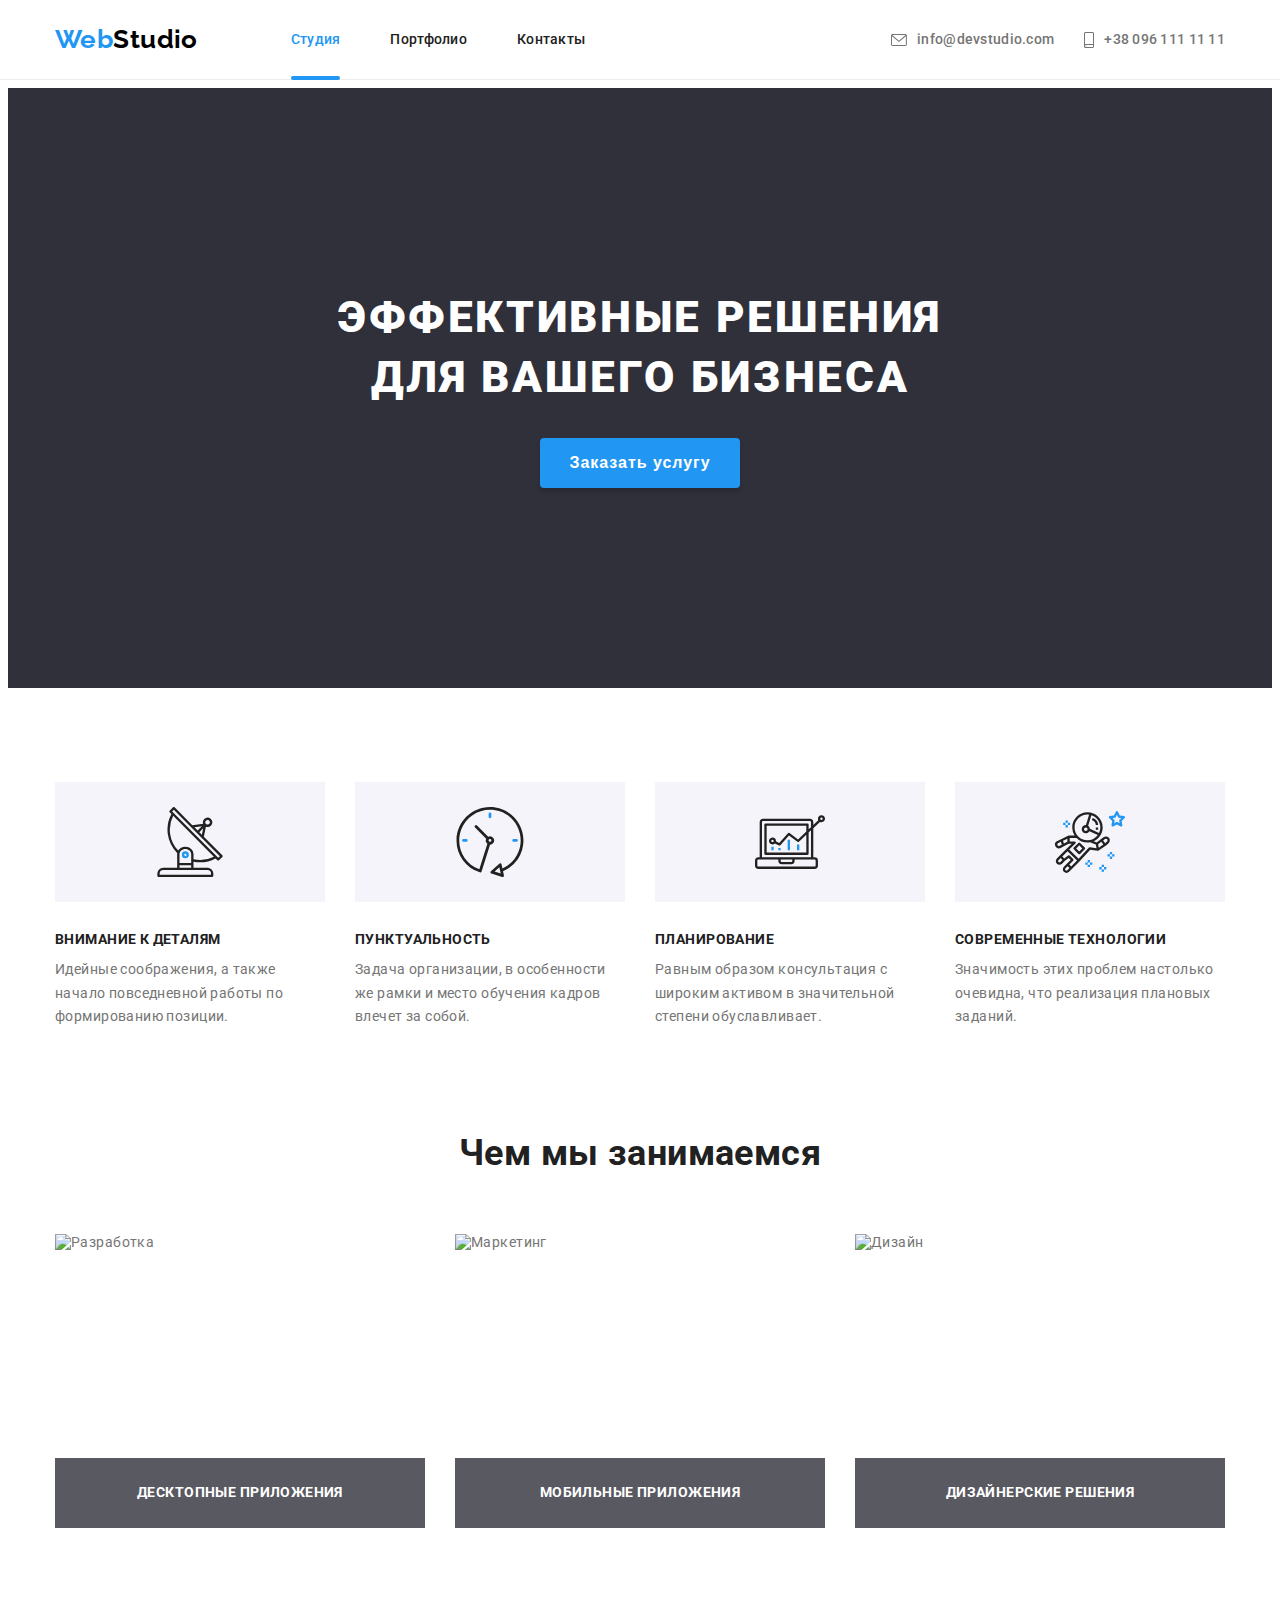
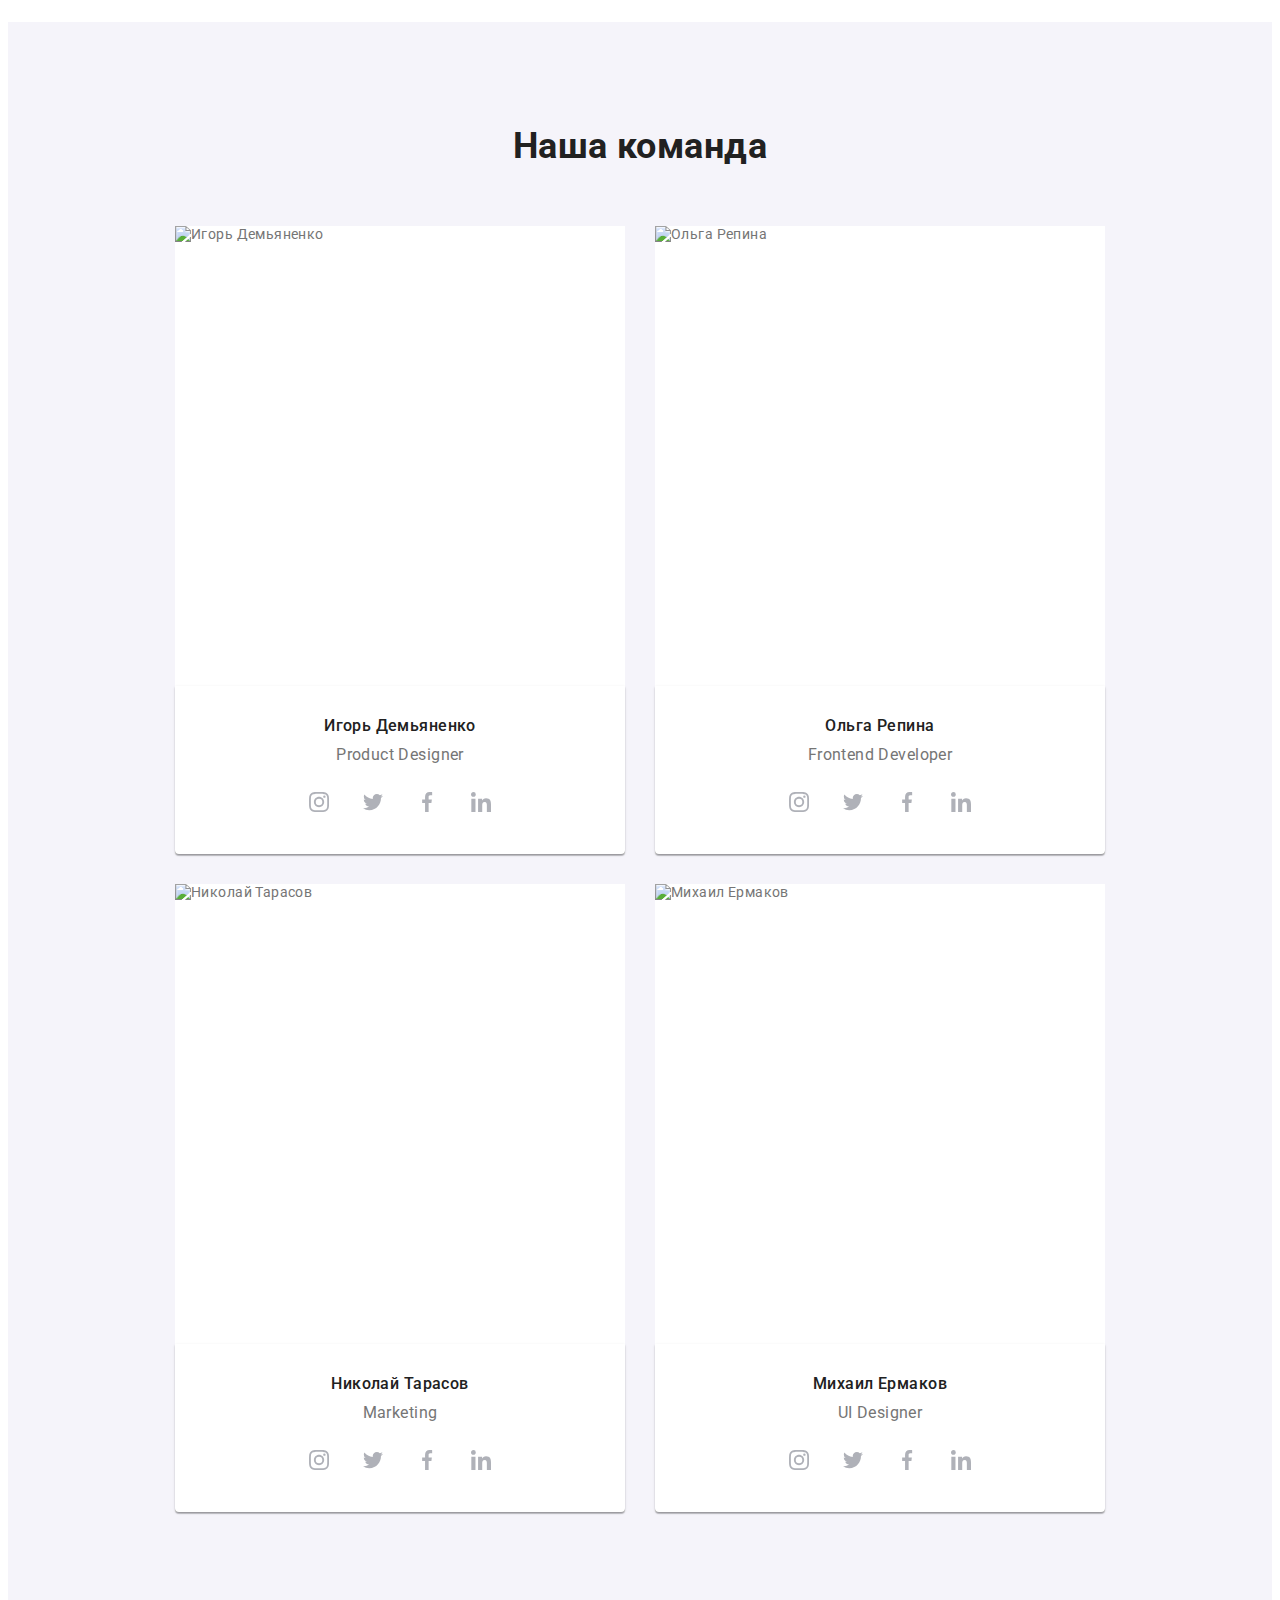
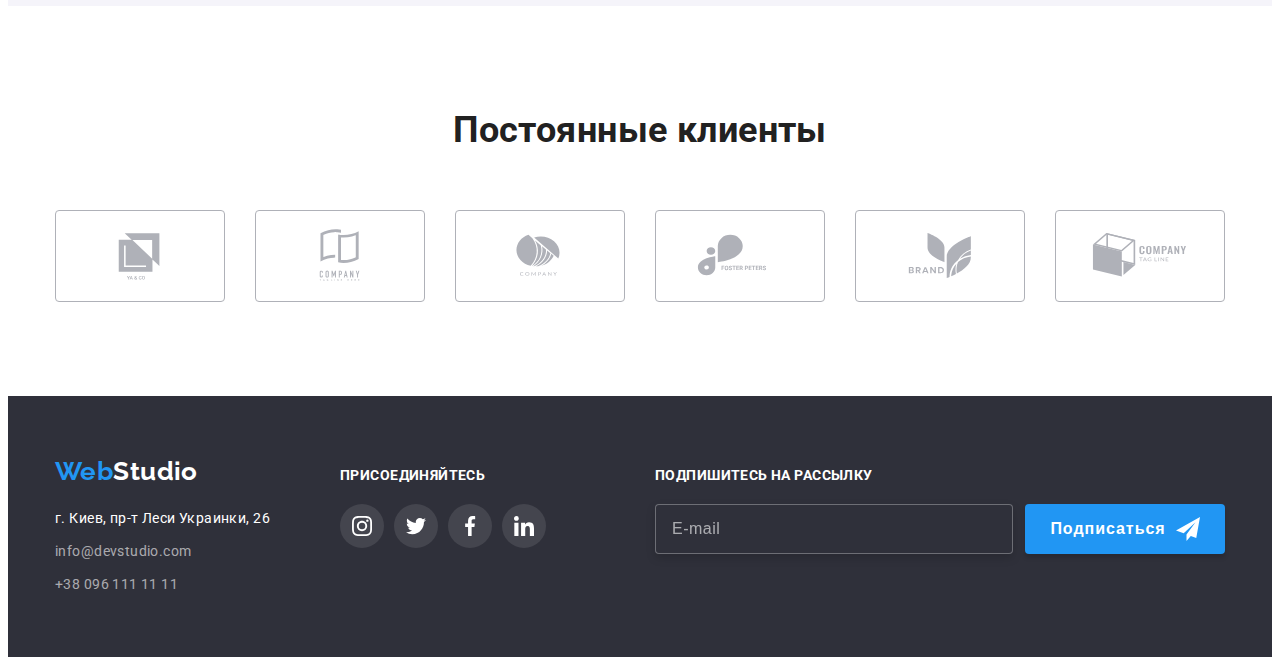
==== commit 3867877e: "update" ====
--- a/index.html
+++ b/index.html
@@ -588,7 +588,7 @@
           <div class="modal-field">
             <label class="modal-label" for="tel">Телефон</label>
             <div class="modal-input-wrap">
-              <input type="tel" class="modal-input" name="user-email" id="tel" required />
+              <input type="tel" class="modal-input" name="user-tel" id="tel" required />
               <svg class="modal-icon" width="18" height="18">
                 <use href="./images/icons.svg#icon-phone"></use>
               </svg>
@@ -597,7 +597,7 @@
           <div class="modal-field">
             <label class="modal-label" for="email">Почта</label>
             <div class="modal-input-wrap">
-              <input type="email" class="modal-input" name="user-tel" id="email" required />
+              <input type="email" class="modal-input" name="user-email" id="email" required />
               <svg class="modal-icon" width="18" height="18">
                 <use href="./images/icons.svg#icon-email"></use>
               </svg>
@@ -639,6 +639,6 @@
       </div>
     </div>
     <script src="./js/modal.js"></script>
-    <script src="./js/menu.js"></script>
+    <script src="./js/mobile-menu.js"></script>
   </body>
 </html>
--- a/css/main.min.css
+++ b/css/main.min.css
@@ -1,2 +1,2 @@
-*,*::before,*::after{box-sizing:border-box}p,h1,h2,h3,h4,h5,h6{margin:0%}ul,ol{margin:0;padding-left:0}img{display:block;max-width:100%;height:auto}button{cursor:pointer}:root{--primary-text-color: #757575;--title-text-color: #212121;--accent-color: #2196f3;--primary-white-color: #fff;--secondary-bg-color: #f5f4fa}body{background-color:var(--primary-white-color);color:var(--primary-text-color);font-family:'Roboto', sans-serif;font-weight:400;font-size:14px;letter-spacing:0.03em;padding-top:80px}.link{text-decoration:none;font-style:normal}.list{list-style:none}.no-scroll{overflow:hidden}.visually-hidden{position:absolute;white-space:nowrap;width:1px;height:1px;overflow:hidden;border:0;padding:0;clip:rect(0 0 0 0);clip-path:inset(50%);margin:-1px}.container{width:100%;padding-left:15px;padding-right:15px;margin:0 auto}@media screen and (min-width: 480px){.container{width:480px}}@media screen and (min-width: 768px){.container{width:768px}}@media screen and (min-width: 1200px){.container{width:1200px}}.section{padding-top:60px;padding-bottom:60px}@media screen and (min-width: 1200px){.section{padding-top:94px;padding-bottom:94px}}.button{width:200px;height:50px;background-color:var(--accent-color);color:var(--primary-white-color);box-shadow:0px 4px 4px rgba(0,0,0,0.15);font-weight:700;font-size:16px;line-height:1.88;letter-spacing:0.06em;border-radius:4px;border:none;display:flex;justify-content:center;align-items:center}.header{position:fixed;top:0;left:0;z-index:1;width:100%;height:80px;padding-top:21px;padding-bottom:21px;background-color:var(--primary-white-color);border-bottom:1px solid #ececec}@media screen and (min-width: 1200px){.header{padding-top:24px;padding-bottom:25px}}.header-nav{display:flex;align-items:center}.navigation{display:flex;align-items:center}.logo{color:#000;font-family:'Raleway', sans-serif;font-weight:700;font-size:26px;line-height:1.2}.header__logo{margin-right:93px}.accent{color:var(--accent-color)}.menu{display:flex}@media screen and (max-width: 767px){.menu{display:none}}.menu__item .link.current{position:relative}.menu__item .link.current::after{position:absolute;content:'';width:100%;height:4px;border-radius:2px;display:block;bottom:-32px;left:0;background-color:var(--accent-color)}.menu__item:not(:last-child){margin-right:50px}.menu .link{color:var(--title-text-color);font-weight:500;line-height:1.14;letter-spacing:0.02em;display:block;transition:color 250ms cubic-bezier(0.4, 0, 0.2, 1)}.menu .link:hover,.menu .link:focus{color:var(--accent-color)}.menu .link.current{color:var(--accent-color)}.header__contacts{display:flex}@media screen and (max-width: 767px){.header__contacts{display:none}}@media screen and (min-width: 768px){.header__contacts{flex-direction:column;align-items:flex-start;margin-left:auto}}@media screen and (min-width: 1200px){.header__contacts{flex-direction:row}}.header__contacts-item__icon{margin-right:10px}.header__contacts-item{display:flex;align-items:center;color:var(--primary-text-color);fill:currentColor}@media screen and (min-width: 1200px){.header__contacts-item:not(:first-child){margin-left:30px}}@media screen and (max-width: 1199px){.header__contacts-item:not(:first-child){margin-top:10px}}.header__contacts .link{width:100%;height:100%;display:flex;flex-direction:row-reverse;align-items:center;font-weight:500;font-size:12px;line-height:1.17;letter-spacing:0.02em;color:currentColor;transition:color 250ms cubic-bezier(0.4, 0, 0.2, 1)}@media screen and (min-width: 1200px){.header__contacts .link{font-size:14px;line-height:1.14}}.header__contacts .link:hover,.header__contacts .link:focus{color:var(--accent-color)}.mobile-menu{display:none;position:fixed;top:0;left:0;background-color:var(--primary-white-color);width:100vw;height:100vh;padding-top:48px;padding-bottom:28px}.mobile-menu .container{display:flex;flex-direction:column;justify-content:space-between;height:100%;overflow-y:auto}.menu-open-btn{margin-left:auto;background-color:transparent;border:none}@media screen and (min-width: 768px){.menu-open-btn{display:none}}.menu-open-btn:hover .menu-open-icon,.menu-open-btn:focus .menu-open-icon{fill:var(--accent-color)}.menu-close-btn{position:absolute;top:10px;right:15px;background-color:transparent;border:none}.menu-close-icon{align-self:center;transition:fill 250ms cubic-bezier(0.4, 0, 0.2, 1)}.menu-close-btn:hover .menu-close-icon,.menu-close-btn:focus .menu-close-icon{fill:var(--accent-color)}.mobile-menu-link{color:var(--title-text-color);font-weight:500;font-size:40px;line-height:1.18;letter-spacing:0.02em}.mobile-menu-link.current{color:var(--accent-color)}.mobile-menu__list{margin-bottom:50px}.mobile-menu__item:not(:last-child){margin-bottom:32px}.mobile-contacts{margin-bottom:64px}.mobile-contacts-item:not(:last-child){margin-bottom:32px}.mobile-contacts-link.tel{font-weight:500;font-size:34px;line-height:1.18;letter-spacing:0.02em;color:var(--accent-color)}.mobile-contacts-link.mail{font-weight:500;font-size:24px;line-height:1.17;letter-spacing:0.02em;color:var(--primary-text-color)}.mobile-soc-list{display:flex;flex-wrap:wrap}.mobile-soc-list__link{font-weight:500;font-size:18px;line-height:1.22;letter-spacing:0.02em;color:var(--accent-color)}.mobile-soc-list__item{margin-bottom:20px}.mobile-soc-list__item:not(:last-child){border-right:1px solid rgba(33,33,33,0.2);padding-right:10px;margin-right:10px}.hero{background-color:#2f303a;background-image:linear-gradient(rgba(47,48,58,0.4), rgba(47,48,58,0.4)),url(../images/hero-image-mob.jpg);background-repeat:no-repeat;background-position:center;background-size:cover;max-width:1600px;padding-top:118px;padding-bottom:118px;margin:0 auto}@media (min-device-pixel-ratio: 2), (min-resolution: 192dpi), (min-resolution: 2dppx){.hero{background-image:linear-gradient(rgba(47,48,58,0.4), rgba(47,48,58,0.4)),url(../images/hero-image-mob-2x.jpg)}}@media screen and (min-width: 768px){.hero{background-image:linear-gradient(rgba(47,48,58,0.4), rgba(47,48,58,0.4)),url(../images/hero-image-tab.jpg)}}@media screen and (min-width: 768px) and (min-device-pixel-ratio: 2), screen and (min-width: 768px) and (min-resolution: 192dpi), screen and (min-width: 768px) and (min-resolution: 2dppx){.hero{background-image:linear-gradient(rgba(47,48,58,0.4), rgba(47,48,58,0.4)),url(../images/hero-image-tab-2x.jpg)}}@media screen and (min-width: 1200px){.hero{background-image:linear-gradient(rgba(47,48,58,0.4), rgba(47,48,58,0.4)),url(../images/hero-image-desk.jpg);padding-top:200px;padding-bottom:200px}}@media screen and (min-width: 1200px) and (min-device-pixel-ratio: 2), screen and (min-width: 1200px) and (min-resolution: 192dpi), screen and (min-width: 1200px) and (min-resolution: 2dppx){.hero{background-image:linear-gradient(rgba(47,48,58,0.4), rgba(47,48,58,0.4)),url(../images/hero-image-desk-2x.jpg)}}.hero .container{display:flex;flex-direction:column;align-items:center}.hero-title{color:var(--primary-white-color);font-weight:900;font-size:26px;line-height:1.62;letter-spacing:0.06em;text-align:center;text-transform:uppercase;max-width:360px;margin-bottom:30px}@media screen and (min-width: 1200px){.hero-title{font-size:44px;line-height:1.36;max-width:696px}}.feature-list{display:flex;flex-wrap:wrap;margin-bottom:-30px;margin-left:-30px}.feature-item{margin-bottom:30px;margin-left:30px}@media screen and (min-width: 768px){.feature-item{flex-basis:calc(100% / 2 - 30px)}}@media screen and (min-width: 1200px){.feature-item{flex-basis:calc(100% / 4 - 30px)}}.feature-item-pic{height:120px;background-color:#f5f4fa;display:flex;flex-wrap:wrap;align-items:center;justify-content:center;margin-bottom:30px}.feature-item-title{color:var(--title-text-color);font-size:14px;line-height:1.14;text-align:center;text-transform:uppercase;margin-bottom:10px}@media screen and (min-width: 768px){.feature-item-title{text-align:left}}.feature-item-text{line-height:1.71}.service{padding-top:0}@media screen and (max-width: 1199px){.service{display:none}}.service-title{color:var(--title-text-color);font-size:36px;line-height:1.67;text-align:center;margin-bottom:50px}.service-list{display:flex}.service-card{position:relative}.service-card:not(:last-child){margin-right:30px}.service-card-title{position:absolute;bottom:0;left:0;padding-top:27px;padding-bottom:27px;width:100%;height:70px;font-size:14px;line-height:1.14;text-align:center;text-transform:uppercase;color:var(--primary-white-color);background-color:rgba(47,48,58,0.8)}.team{background-color:#f5f4fa}.team-title{color:var(--title-text-color);font-size:28px;line-height:1.18;text-align:center;margin-bottom:30px}@media screen and (min-width: 1200px){.team-title{font-size:36px;line-height:1.67;margin-bottom:50px}}.team-list{display:flex;flex-wrap:wrap;justify-content:center;margin-left:-30px;margin-bottom:-30px}.team-card{margin-left:30px;margin-bottom:30px;background-color:var(--primary-white-color)}@media screen and (min-width: 768px){.team-card{flex-basis:calc(100% / 2 - 30px)}}@media screen and (min-width: 1200px){.team-card{flex-basis:calc(100% / 4 - 30px)}}.team-card>.content{padding-top:30px;padding-bottom:30px;text-align:center;box-shadow:0px 1px 3px rgba(0,0,0,0.12),0px 1px 1px rgba(0,0,0,0.14),0px 2px 1px rgba(0,0,0,0.2);border-radius:0px 0px 4px 4px}.team-card-title{color:var(--title-text-color);font-weight:500;font-size:16px;line-height:1.19;margin-bottom:10px}.team-card-text{font-size:16px;line-height:1.19;margin-bottom:16px}.team-sm-list{display:flex;justify-content:center}.team-sm-item{width:44px;height:44px}.team-sm-item+.team-sm-item{margin-left:10px}.team-sm-link{width:100%;height:100%;background-color:var(--primary-white-color);display:flex;align-items:center;justify-content:center;border-radius:50%;fill:#afb1b8;transition:background-color 250ms cubic-bezier(0.4, 0, 0.2, 1),fill 250ms cubic-bezier(0.4, 0, 0.2, 1)}.team-sm-link:hover,.team-sm-link:focus{background-color:var(--accent-color);fill:var(--primary-white-color);outline:none}.clents-title{color:var(--title-text-color);font-size:28px;line-height:1.18;text-align:center;margin-bottom:30px}@media screen and (min-width: 1200px){.clents-title{font-size:36px;line-height:1.67;margin-bottom:50px}}.clients-list{margin-left:-30px;margin-bottom:-30px;display:flex;flex-wrap:wrap;justify-content:center}.clients-item{flex-basis:calc(100% / 2 -30px);margin-left:30px;margin-bottom:30px;width:210px;height:92px;border:1px solid #afb1b8;border-radius:4px;transition:border-color 250ms cubic-bezier(0.4, 0, 0.2, 1)}@media screen and (min-width: 768px){.clients-item{flex-basis:calc(100% / 3 - 30px);width:226px}}@media screen and (min-width: 1200px){.clients-item{flex-basis:calc(100% / 6 - 30px);width:170px}}.clients-item:hover,.clients-item:focus{border-color:var(--accent-color);outline:none}.clients-item-link{width:100%;height:100%;display:flex;align-items:center;justify-content:center;border-radius:4px;fill:#afb1b8}.clients-item-icon{transition:fill 250ms cubic-bezier(0.4, 0, 0.2, 1)}.clients-item-link:hover .clients-item-icon,.clients-item-link:focus .clients-item-icon{fill:var(--accent-color);outline:none}.footer{background-color:#2f303a;padding-top:60px;padding-bottom:60px}.footer__logo{color:var(--primary-white-color);margin-bottom:20px;display:inline-block}.footer .container{display:flex;align-items:center;flex-wrap:wrap;text-align:center;flex-direction:column}@media screen and (min-width: 768px){.footer .container{justify-content:space-around;align-items:baseline;flex-direction:row}}@media screen and (min-width: 1200px){.footer .container{text-align:left}}@media screen and (max-width: 1199px){.footer-logo-address{margin-bottom:60px}}.address__office{display:flex;flex-direction:column}.address__office .link{line-height:1.71;color:rgba(255,255,255,0.6)}.address__office-item__link.link{color:var(--primary-white-color)}.address__office-item:not(:last-child){margin-bottom:9px}.address .link{transition:color 250ms cubic-bezier(0.4, 0, 0.2, 1)}.address .link:hover,.address .link:focus{color:var(--accent-color)}@media screen and (max-width: 768px){.socials{margin-bottom:60px}}@media screen and (min-width: 1200px){.socials{margin-left:70px}}.socials__title{font-size:14px;line-height:1.14;text-transform:uppercase;color:var(--primary-white-color);margin-bottom:20px}.socials-list{display:flex}.socials-list__item{width:44px;height:44px}.socials-list__item+.socials-list__item{margin-left:10px}.socials-list__link{width:100%;height:100%;background-color:rgba(255,255,255,0.1);display:flex;align-items:center;justify-content:center;border-radius:50%;fill:var(--primary-white-color);transition:color;transition:background-color 250ms cubic-bezier(0.4, 0, 0.2, 1)}.socials-list__link:hover,.socials-list__link:focus{background-color:var(--accent-color);outline:none}@media screen and (max-width: 1199px){.subscribe{width:100%}}@media screen and (min-width: 1200px){.subscribe{margin-left:auto}}.subscribe__title{font-size:14px;line-height:1.14;text-transform:uppercase;color:var(--primary-white-color);margin-bottom:20px}.subscribe__form{display:flex}@media screen and (max-width: 1199px){.subscribe__form{flex-direction:column;align-items:center}}.subscribe__form__input{height:50px;margin-bottom:20px;border:1px solid rgba(255,255,255,0.3);filter:drop-shadow(0px 4px 4px rgba(0,0,0,0.15));background-color:#2f303a;border-radius:4px;padding-left:16px;font-size:16px;line-height:1.25;letter-spacing:0.03em;color:var(--primary-white-color)}@media screen and (max-width: 480px){.subscribe__form__input{width:calc(100% - 30px)}}@media screen and (min-width: 480px){.subscribe__form__input{width:450px}}@media screen and (min-width: 1200px){.subscribe__form__input{width:358px;margin-right:12px}}.subscribe__form__input::placeholder{color:rgba(255,255,255,0.6)}.button__icon{margin-left:10px;fill:var(--primary-white-color)}.filter{display:flex;flex-wrap:wrap;justify-content:flex-start;margin-left:-8px;margin-bottom:15px}@media screen and (min-width: 768px){.filter{justify-content:center}}@media screen and (min-width: 1200px){.filter{margin-bottom:35px}}.filter-item{margin-left:8px;margin-bottom:15px}.filter-item__button{background-color:var(--secondary-bg-color);color:var(--title-text-color);font-size:16px;line-height:1.62;border:none;padding:6px 22px;border-radius:4px;transition:background-color 250ms cubic-bezier(0.4, 0, 0.2, 1),color 250ms cubic-bezier(0.4, 0, 0.2, 1),box-shadow 250ms cubic-bezier(0.4, 0, 0.2, 1)}.filter-item__button:hover,.filter-item__button:focus,.filter-item__button:active{background-color:var(--accent-color);color:var(--primary-white-color);box-shadow:0px 3px 1px rgba(0,0,0,0.1),0px 1px 2px rgba(0,0,0,0.08),0px 2px 2px rgba(0,0,0,0.12)}.filter-item__button.active{background-color:var(--accent-color);color:var(--primary-white-color);box-shadow:0px 3px 1px rgba(0,0,0,0.1),0px 1px 2px rgba(0,0,0,0.08),0px 2px 2px rgba(0,0,0,0.12)}.project-list{display:flex;flex-wrap:wrap;margin-right:-30px;margin-bottom:-30px}.project-card{margin-right:30px;margin-bottom:30px;transition:box-shadow 250ms cubic-bezier(0.4, 0, 0.2, 1)}@media screen and (min-width: 768px){.project-card{flex-basis:calc(100% / 2 - 30px)}}@media screen and (min-width: 1200px){.project-card{flex-basis:calc(100% / 3 - 30px)}}.project-card:hover,.project-card:focus{box-shadow:0px 1px 1px rgba(0,0,0,0.12),0px 4px 4px rgba(0,0,0,0.06),1px 4px 6px rgba(0,0,0,0.16)}.project-card-overlay{position:relative;overflow:hidden}.project-top-text{position:absolute;top:0;width:100%;height:100%;font-size:18px;line-height:1.56;padding:63px 24px;color:var(--primary-white-color);background-color:rgba(33,150,243,0.9);transform:translateY(100%);transition:transform 250ms cubic-bezier(0.4, 0, 0.2, 1)}.project-card:hover .project-top-text,.project-card:focus .project-top-text{transform:translateY(0)}.project-card .content{padding:20px 24px;border:1px solid #eeeeee}.project-card-title{color:var(--title-text-color);font-size:18px;line-height:2;letter-spacing:0.06em;margin-bottom:4px}.project-card-text{color:var(--primary-text-color);font-weight:400;font-size:16px;line-height:1.88;letter-spacing:0.03em}.backdrop{position:fixed;z-index:1;top:0;width:100%;height:100%;background-color:rgba(0,0,0,0.2);transition:opacity 250ms cubic-bezier(0.4, 0, 0.2, 1),visibility 250ms cubic-bezier(0.4, 0, 0.2, 1)}.backdrop.is-hidden{opacity:0;visibility:hidden;pointer-events:none}.backdrop.is-hidden .modal{transform:scale(0.5) translate(-50%, -50%)}.modal{position:absolute;top:50%;left:50%;transform:translate(-50%, -50%) scale(1);transition:transform 250ms cubic-bezier(0.4, 0, 0.2, 1);background:var(--primary-white-color);box-shadow:0px 1px 3px rgba(0,0,0,0.12),0px 1px 1px rgba(0,0,0,0.14),0px 2px 1px rgba(0,0,0,0.2);border-radius:4px;padding:40px;min-height:609px}@media screen and (max-width: 480px){.modal{width:calc(100% - 30px)}}@media screen and (min-width: 480px){.modal{width:450px}}@media screen and (min-width: 1200px){.modal{width:528px;min-height:581px}}.modal-close-btn{position:absolute;top:8px;right:8px;width:30px;height:30px;background-color:transparent;border:1px solid rgba(0,0,0,0.1);border-radius:50%;display:flex}.modal-close-btn:focus{outline:none}.modal-close-icon{align-self:center;transition:fill 250ms cubic-bezier(0.4, 0, 0.2, 1)}.modal-close-btn:hover .modal-close-icon,.modal-close-btn:focus .modal-close-icon{fill:var(--accent-color)}.modal-title{font-weight:700;font-size:20px;line-height:1.5;text-align:center;letter-spacing:0.03em;color:var(--title-text-color);margin-bottom:12px}@media screen and (min-width: 1200px){.modal-title{line-height:1.15}}.modal-label{margin-bottom:4px;color:var(--primary-text-color);display:inline-block}.modal-input{width:100%;height:40px;border:1px solid rgba(33,33,33,0.2);border-radius:4px;padding-left:42px;transition:border-color 250ms cubic-bezier(0.4, 0, 0.2, 1)}.modal-input:focus{border-color:var(--accent-color);outline:none}.modal-input-wrap{position:relative;margin-bottom:10px}.modal-icon{position:absolute;left:12px;top:50%;transform:translateY(-50%);transition:fill 250ms cubic-bezier(0.4, 0, 0.2, 1)}.modal-field:focus-within .modal-icon{fill:var(--accent-color)}.modal-comment{width:100%;height:120px;border:1px solid rgba(33,33,33,0.2);border-radius:4px;padding:12px 16px;font-size:14px;line-height:16px;letter-spacing:0.01em;resize:none;margin-bottom:20px;transition:border-color 250ms cubic-bezier(0.4, 0, 0.2, 1)}.modal-comment:focus{border-color:var(--accent-color);outline:none}.modal-comment::placeholder{color:rgba(117,117,117,0.5)}.check-text{font-size:12px;display:flex;justify-content:center;margin-bottom:30px}@media screen and (min-width: 1200px){.check-text{font-size:14px}}.check-text-agree{display:flex;flex-wrap:wrap}.check-icon{fill:transparent}.modal-check:checked+.check-text .check-icon{fill:var(--primary-white-color)}.check-text span{width:16px;height:15px;border:2px solid #212121;border-radius:2px;display:flex;align-items:center;justify-content:center;margin-right:6px}.modal-check:checked+.check-text span{background-color:var(--accent-color);border:none}.modal-check{margin-left:19px;margin-top:12px}.policy-terms{color:var(--accent-color);margin-left:3px}.modal-submit{display:flex;justify-content:center}
+*,*::before,*::after{box-sizing:border-box}p,h1,h2,h3,h4,h5,h6{margin:0%}ul,ol{margin:0;padding-left:0}img{display:block;max-width:100%;height:auto}button{cursor:pointer}body{background-color:#fff;color:#757575;font-family:'Roboto', sans-serif;font-weight:400;font-size:14px;letter-spacing:0.03em;padding-top:80px}.link{text-decoration:none;font-style:normal}.list{list-style:none}.no-scroll{overflow:hidden}.visually-hidden{position:absolute;white-space:nowrap;width:1px;height:1px;overflow:hidden;border:0;padding:0;clip:rect(0 0 0 0);clip-path:inset(50%);margin:-1px}.container{width:100%;padding-left:15px;padding-right:15px;margin:0 auto}@media screen and (min-width: 480px){.container{width:480px}}@media screen and (min-width: 768px){.container{width:768px}}@media screen and (min-width: 1200px){.container{width:1200px}}.section{padding-top:60px;padding-bottom:60px}@media screen and (min-width: 1200px){.section{padding-top:94px;padding-bottom:94px}}.button{width:200px;height:50px;background-color:#2196f3;color:#fff;box-shadow:0px 4px 4px rgba(0,0,0,0.15);font-weight:700;font-size:16px;line-height:1.88;letter-spacing:0.06em;border-radius:4px;border:none;display:flex;justify-content:center;align-items:center}.header{position:fixed;top:0;left:0;z-index:1;width:100%;height:80px;padding-top:21px;padding-bottom:21px;background-color:#fff;border-bottom:1px solid #ececec}@media screen and (min-width: 1200px){.header{padding-top:24px;padding-bottom:25px}}.header-nav{display:flex;align-items:center}.navigation{display:flex;align-items:center}.logo{color:#000;font-family:'Raleway', sans-serif;font-weight:700;font-size:26px;line-height:1.2}.header__logo{margin-right:93px}.accent{color:#2196f3}.menu{display:flex}@media screen and (max-width: 767px){.menu{display:none}}.menu__item .link.current{position:relative}.menu__item .link.current::after{position:absolute;content:'';width:100%;height:4px;border-radius:2px;display:block;bottom:-32px;left:0;background-color:#2196f3}.menu__item:not(:last-child){margin-right:50px}.menu .link{color:#212121;font-weight:500;line-height:1.14;letter-spacing:0.02em;display:block;transition:color 250ms cubic-bezier(0.4, 0, 0.2, 1)}.menu .link:hover,.menu .link:focus{color:#2196f3}.menu .link.current{color:#2196f3}.header__contacts{display:flex}@media screen and (max-width: 767px){.header__contacts{display:none}}@media screen and (min-width: 768px){.header__contacts{flex-direction:column;align-items:flex-start;margin-left:auto}}@media screen and (min-width: 1200px){.header__contacts{flex-direction:row}}.header__contacts-item__icon{margin-right:10px}.header__contacts-item{display:flex;align-items:center;color:#757575;fill:currentColor}@media screen and (min-width: 1200px){.header__contacts-item:not(:first-child){margin-left:30px}}@media screen and (max-width: 1199px){.header__contacts-item:not(:first-child){margin-top:10px}}.header__contacts .link{width:100%;height:100%;display:flex;flex-direction:row-reverse;align-items:center;font-weight:500;font-size:12px;line-height:1.17;letter-spacing:0.02em;color:currentColor;transition:color 250ms cubic-bezier(0.4, 0, 0.2, 1)}@media screen and (min-width: 1200px){.header__contacts .link{font-size:14px;line-height:1.14}}.header__contacts .link:hover,.header__contacts .link:focus{color:#2196f3}.mobile-menu{position:fixed;top:0;left:0;background-color:#fff;width:100vw;height:100vh;padding-top:48px;padding-bottom:28px}.mobile-menu .container{display:flex;flex-direction:column;justify-content:space-between;height:100%;overflow-y:auto}@media screen and (min-width: 768px){.mobile-menu{display:none}}.mobile-menu.is-hidden{opacity:0;visibility:hidden;pointer-events:none}.menu-open-btn{margin-left:auto;background-color:transparent;border:none}@media screen and (min-width: 768px){.menu-open-btn{display:none}}.menu-open-icon{transition:fill 250ms cubic-bezier(0.4, 0, 0.2, 1)}.menu-open-btn:hover .menu-open-icon,.menu-open-btn:focus .menu-open-icon{fill:#2196f3}.menu-close-btn{display:block;position:absolute;top:10px;right:15px;background-color:transparent;border:none}.menu-close-icon{align-self:center;transition:fill 250ms cubic-bezier(0.4, 0, 0.2, 1)}.menu-close-btn:hover .menu-close-icon,.menu-close-btn:focus .menu-close-icon{fill:#2196f3}.mobile-menu-link{color:#212121;font-weight:500;font-size:40px;line-height:1.18;letter-spacing:0.02em}.mobile-menu-link.current{color:#2196f3}.mobile-menu__list{margin-bottom:50px}.mobile-menu__item:not(:last-child){margin-bottom:32px}.mobile-contacts{margin-bottom:64px}.mobile-contacts-item:not(:last-child){margin-bottom:32px}.mobile-contacts-link.tel{font-weight:500;font-size:34px;line-height:1.18;letter-spacing:0.02em;color:#2196f3}.mobile-contacts-link.mail{font-weight:500;font-size:24px;line-height:1.17;letter-spacing:0.02em;color:#757575}.mobile-soc-list{display:flex;flex-wrap:wrap}.mobile-soc-list__link{font-weight:500;font-size:18px;line-height:1.22;letter-spacing:0.02em;color:#2196f3}.mobile-soc-list__item{margin-bottom:20px}.mobile-soc-list__item:not(:last-child){border-right:1px solid rgba(33,33,33,0.2);padding-right:10px;margin-right:10px}.hero{background-color:#2f303a;background-image:linear-gradient(rgba(47,48,58,0.4), rgba(47,48,58,0.4)),url(../images/hero-image-mob.jpg);background-repeat:no-repeat;background-position:center;background-size:cover;max-width:1600px;padding-top:118px;padding-bottom:118px;margin:0 auto}@media (min-device-pixel-ratio: 2), (min-resolution: 192dpi), (min-resolution: 2dppx){.hero{background-image:linear-gradient(rgba(47,48,58,0.4), rgba(47,48,58,0.4)),url(../images/hero-image-mob-2x.jpg)}}@media screen and (min-width: 768px){.hero{background-image:linear-gradient(rgba(47,48,58,0.4), rgba(47,48,58,0.4)),url(../images/hero-image-tab.jpg)}}@media screen and (min-width: 768px) and (min-device-pixel-ratio: 2), screen and (min-width: 768px) and (min-resolution: 192dpi), screen and (min-width: 768px) and (min-resolution: 2dppx){.hero{background-image:linear-gradient(rgba(47,48,58,0.4), rgba(47,48,58,0.4)),url(../images/hero-image-tab-2x.jpg)}}@media screen and (min-width: 1200px){.hero{background-image:linear-gradient(rgba(47,48,58,0.4), rgba(47,48,58,0.4)),url(../images/hero-image-desk.jpg);padding-top:200px;padding-bottom:200px}}@media screen and (min-width: 1200px) and (min-device-pixel-ratio: 2), screen and (min-width: 1200px) and (min-resolution: 192dpi), screen and (min-width: 1200px) and (min-resolution: 2dppx){.hero{background-image:linear-gradient(rgba(47,48,58,0.4), rgba(47,48,58,0.4)),url(../images/hero-image-desk-2x.jpg)}}.hero .container{display:flex;flex-direction:column;align-items:center}.hero-title{color:#fff;font-weight:900;font-size:26px;line-height:1.62;letter-spacing:0.06em;text-align:center;text-transform:uppercase;max-width:360px;margin-bottom:30px}@media screen and (min-width: 1200px){.hero-title{font-size:44px;line-height:1.36;max-width:696px}}.feature-list{display:flex;flex-wrap:wrap;margin-bottom:-30px;margin-left:-30px}.feature-item{margin-bottom:30px;margin-left:30px}@media screen and (min-width: 768px){.feature-item{flex-basis:calc(100% / 2 - 30px)}}@media screen and (min-width: 1200px){.feature-item{flex-basis:calc(100% / 4 - 30px)}}.feature-item-pic{height:120px;background-color:#f5f4fa;display:flex;flex-wrap:wrap;align-items:center;justify-content:center;margin-bottom:30px}.feature-item-title{color:#212121;font-size:14px;line-height:1.14;text-align:center;text-transform:uppercase;margin-bottom:10px}@media screen and (min-width: 768px){.feature-item-title{text-align:left}}.feature-item-text{line-height:1.71}.service{padding-top:0}@media screen and (max-width: 1199px){.service{display:none}}.service-title{color:#212121;font-size:36px;line-height:1.67;text-align:center;margin-bottom:50px}.service-list{display:flex}.service-card{position:relative}.service-card:not(:last-child){margin-right:30px}.service-card-title{position:absolute;bottom:0;left:0;padding-top:27px;padding-bottom:27px;width:100%;height:70px;font-size:14px;line-height:1.14;text-align:center;text-transform:uppercase;color:#fff;background-color:rgba(47,48,58,0.8)}.team{background-color:#f5f4fa}.team-title{color:#212121;font-size:28px;line-height:1.18;text-align:center;margin-bottom:30px}@media screen and (min-width: 1200px){.team-title{font-size:36px;line-height:1.67;margin-bottom:50px}}.team-list{display:flex;flex-wrap:wrap;justify-content:center;margin-left:-30px;margin-bottom:-30px}.team-card{margin-left:30px;margin-bottom:30px;background-color:#fff}@media screen and (min-width: 768px){.team-card{flex-basis:calc(100% / 2 - 30px)}}@media screen and (min-width: 1200px){.team-card{flex-basis:calc(100% / 4 - 30px)}}.team-card>.content{padding-top:30px;padding-bottom:30px;text-align:center;box-shadow:0px 1px 3px rgba(0,0,0,0.12),0px 1px 1px rgba(0,0,0,0.14),0px 2px 1px rgba(0,0,0,0.2);border-radius:0px 0px 4px 4px}.team-card-title{color:#212121;font-weight:500;font-size:16px;line-height:1.19;margin-bottom:10px}.team-card-text{font-size:16px;line-height:1.19;margin-bottom:16px}.team-sm-list{display:flex;justify-content:center}.team-sm-item{width:44px;height:44px}.team-sm-item+.team-sm-item{margin-left:10px}.team-sm-link{width:100%;height:100%;background-color:#fff;display:flex;align-items:center;justify-content:center;border-radius:50%;fill:#afb1b8;transition:background-color 250ms cubic-bezier(0.4, 0, 0.2, 1),fill 250ms cubic-bezier(0.4, 0, 0.2, 1)}.team-sm-link:hover,.team-sm-link:focus{background-color:#2196f3;fill:#fff;outline:none}.clents-title{color:#212121;font-size:28px;line-height:1.18;text-align:center;margin-bottom:30px}@media screen and (min-width: 1200px){.clents-title{font-size:36px;line-height:1.67;margin-bottom:50px}}.clients-list{margin-left:-30px;margin-bottom:-30px;display:flex;flex-wrap:wrap;justify-content:center}.clients-item{flex-basis:calc(100% / 2 -30px);margin-left:30px;margin-bottom:30px;width:210px;height:92px;border:1px solid #afb1b8;border-radius:4px;transition:border-color 250ms cubic-bezier(0.4, 0, 0.2, 1)}@media screen and (min-width: 768px){.clients-item{flex-basis:calc(100% / 3 - 30px);width:226px}}@media screen and (min-width: 1200px){.clients-item{flex-basis:calc(100% / 6 - 30px);width:170px}}.clients-item:hover,.clients-item:focus{border-color:#2196f3;outline:none}.clients-item-link{width:100%;height:100%;display:flex;align-items:center;justify-content:center;border-radius:4px;fill:#afb1b8}.clients-item-icon{transition:fill 250ms cubic-bezier(0.4, 0, 0.2, 1)}.clients-item-link:hover .clients-item-icon,.clients-item-link:focus .clients-item-icon{fill:#2196f3;outline:none}.footer{background-color:#2f303a;padding-top:60px;padding-bottom:60px}.footer__logo{color:#fff;margin-bottom:20px;display:inline-block}.footer .container{display:flex;align-items:center;flex-wrap:wrap;text-align:center;flex-direction:column}@media screen and (min-width: 768px){.footer .container{justify-content:space-around;align-items:baseline;flex-direction:row}}@media screen and (min-width: 1200px){.footer .container{text-align:left}}@media screen and (max-width: 1199px){.footer-logo-address{margin-bottom:60px}}.address__office{display:flex;flex-direction:column}.address__office .link{line-height:1.71;color:rgba(255,255,255,0.6)}.address__office-item__link.link{color:#fff}.address__office-item:not(:last-child){margin-bottom:9px}.address .link{transition:color 250ms cubic-bezier(0.4, 0, 0.2, 1)}.address .link:hover,.address .link:focus{color:#2196f3}@media screen and (max-width: 768px){.socials{margin-bottom:60px}}@media screen and (min-width: 1200px){.socials{margin-left:70px}}.socials__title{font-size:14px;line-height:1.14;text-transform:uppercase;color:#fff;margin-bottom:20px}.socials-list{display:flex}.socials-list__item{width:44px;height:44px}.socials-list__item+.socials-list__item{margin-left:10px}.socials-list__link{width:100%;height:100%;background-color:rgba(255,255,255,0.1);display:flex;align-items:center;justify-content:center;border-radius:50%;fill:#fff;transition:color;transition:background-color 250ms cubic-bezier(0.4, 0, 0.2, 1)}.socials-list__link:hover,.socials-list__link:focus{background-color:#2196f3;outline:none}@media screen and (max-width: 1199px){.subscribe{width:100%}}@media screen and (min-width: 1200px){.subscribe{margin-left:auto}}.subscribe__title{font-size:14px;line-height:1.14;text-transform:uppercase;color:#fff;margin-bottom:20px}.subscribe__form{display:flex}@media screen and (max-width: 1199px){.subscribe__form{flex-direction:column;align-items:center}}.subscribe__form__input{height:50px;margin-bottom:20px;border:1px solid rgba(255,255,255,0.3);filter:drop-shadow(0px 4px 4px rgba(0,0,0,0.15));background-color:#2f303a;border-radius:4px;padding-left:16px;font-size:16px;line-height:1.25;letter-spacing:0.03em;color:#fff}@media screen and (max-width: 480px){.subscribe__form__input{width:calc(100% - 30px)}}@media screen and (min-width: 480px){.subscribe__form__input{width:450px}}@media screen and (min-width: 1200px){.subscribe__form__input{width:358px;margin-right:12px}}.subscribe__form__input::placeholder{color:rgba(255,255,255,0.6)}.button__icon{margin-left:10px;fill:#fff}.filter{display:flex;flex-wrap:wrap;justify-content:flex-start;margin-left:-8px;margin-bottom:15px}@media screen and (min-width: 768px){.filter{justify-content:center}}@media screen and (min-width: 1200px){.filter{margin-bottom:35px}}.filter-item{margin-left:8px;margin-bottom:15px}.filter-item__button{background-color:#f5f4fa;color:#212121;font-size:16px;line-height:1.62;border:none;padding:6px 22px;border-radius:4px;transition:background-color 250ms cubic-bezier(0.4, 0, 0.2, 1),color 250ms cubic-bezier(0.4, 0, 0.2, 1),box-shadow 250ms cubic-bezier(0.4, 0, 0.2, 1)}.filter-item__button:hover,.filter-item__button:focus,.filter-item__button:active{background-color:#2196f3;color:#fff;box-shadow:0px 3px 1px rgba(0,0,0,0.1),0px 1px 2px rgba(0,0,0,0.08),0px 2px 2px rgba(0,0,0,0.12)}.filter-item__button.active{background-color:#2196f3;color:#fff;box-shadow:0px 3px 1px rgba(0,0,0,0.1),0px 1px 2px rgba(0,0,0,0.08),0px 2px 2px rgba(0,0,0,0.12)}.project-list{display:flex;flex-wrap:wrap;margin-right:-30px;margin-bottom:-30px}.project-card{margin-right:30px;margin-bottom:30px;transition:box-shadow 250ms cubic-bezier(0.4, 0, 0.2, 1)}@media screen and (min-width: 768px){.project-card{flex-basis:calc(100% / 2 - 30px)}}@media screen and (min-width: 1200px){.project-card{flex-basis:calc(100% / 3 - 30px)}}.project-card:hover,.project-card:focus{box-shadow:0px 1px 1px rgba(0,0,0,0.12),0px 4px 4px rgba(0,0,0,0.06),1px 4px 6px rgba(0,0,0,0.16)}.project-card-link{height:100%;display:flex;flex-direction:column}.project-card-overlay{position:relative;overflow:hidden}.project-top-text{position:absolute;top:0;width:100%;height:100%;font-size:18px;line-height:1.56;padding:63px 24px;color:#fff;background-color:rgba(33,150,243,0.9);transform:translateY(100%);transition:transform 250ms cubic-bezier(0.4, 0, 0.2, 1)}.project-card:hover .project-top-text,.project-card:focus .project-top-text{transform:translateY(0)}.project-card .content{padding:20px 24px;border:1px solid #eeeeee;flex-grow:1}.project-card-title{color:#212121;font-size:18px;line-height:2;letter-spacing:0.06em;margin-bottom:4px}.project-card-text{color:#757575;font-weight:400;font-size:16px;line-height:1.88;letter-spacing:0.03em}.backdrop{position:fixed;z-index:1;top:0;width:100%;height:100%;background-color:rgba(0,0,0,0.2);transition:opacity 250ms cubic-bezier(0.4, 0, 0.2, 1),visibility 250ms cubic-bezier(0.4, 0, 0.2, 1)}.backdrop.is-hidden{opacity:0;visibility:hidden;pointer-events:none}.backdrop.is-hidden .modal{transform:scale(0.5) translate(-50%, -50%)}.modal{position:absolute;top:50%;left:50%;transform:translate(-50%, -50%) scale(1);transition:transform 250ms cubic-bezier(0.4, 0, 0.2, 1);background:#fff;box-shadow:0px 1px 3px rgba(0,0,0,0.12),0px 1px 1px rgba(0,0,0,0.14),0px 2px 1px rgba(0,0,0,0.2);border-radius:4px;padding:40px;min-height:609px}@media screen and (max-width: 480px){.modal{width:calc(100% - 30px)}}@media screen and (min-width: 480px){.modal{width:450px}}@media screen and (min-width: 1200px){.modal{width:528px;min-height:581px}}.modal-close-btn{position:absolute;top:8px;right:8px;width:30px;height:30px;background-color:transparent;border:1px solid rgba(0,0,0,0.1);border-radius:50%;display:flex}.modal-close-btn:focus{outline:none}.modal-close-icon{align-self:center;transition:fill 250ms cubic-bezier(0.4, 0, 0.2, 1)}.modal-close-btn:hover .modal-close-icon,.modal-close-btn:focus .modal-close-icon{fill:#2196f3}.modal-title{font-weight:700;font-size:20px;line-height:1.5;text-align:center;letter-spacing:0.03em;color:#212121;margin-bottom:12px}@media screen and (min-width: 1200px){.modal-title{line-height:1.15}}.modal-label{margin-bottom:4px;color:#757575;display:inline-block}.modal-input{width:100%;height:40px;border:1px solid rgba(33,33,33,0.2);border-radius:4px;padding-left:42px;transition:border-color 250ms cubic-bezier(0.4, 0, 0.2, 1)}.modal-input:focus{border-color:#2196f3;outline:none}.modal-input-wrap{position:relative;margin-bottom:10px}.modal-icon{position:absolute;left:12px;top:50%;transform:translateY(-50%);transition:fill 250ms cubic-bezier(0.4, 0, 0.2, 1)}.modal-field:focus-within .modal-icon{fill:#2196f3}.modal-comment{width:100%;height:120px;border:1px solid rgba(33,33,33,0.2);border-radius:4px;padding:12px 16px;font-size:14px;line-height:16px;letter-spacing:0.01em;resize:none;margin-bottom:20px;transition:border-color 250ms cubic-bezier(0.4, 0, 0.2, 1)}.modal-comment:focus{border-color:#2196f3;outline:none}.modal-comment::placeholder{color:rgba(117,117,117,0.5)}.check-text{font-size:12px;display:flex;justify-content:center;margin-bottom:30px}@media screen and (min-width: 1200px){.check-text{font-size:14px}}.check-text-agree{display:flex;flex-wrap:wrap}.check-icon{fill:transparent}.modal-check:checked+.check-text .check-icon{fill:#fff}.check-text span{width:16px;height:15px;border:2px solid #212121;border-radius:2px;display:flex;align-items:center;justify-content:center;margin-right:6px}.modal-check:checked+.check-text span{background-color:#2196f3;border:none}.modal-check{margin-left:19px;margin-top:12px}.policy-terms{color:#2196f3;margin-left:3px}.modal-submit{display:flex;justify-content:center}
 /*# sourceMappingURL=main.min.css.map */